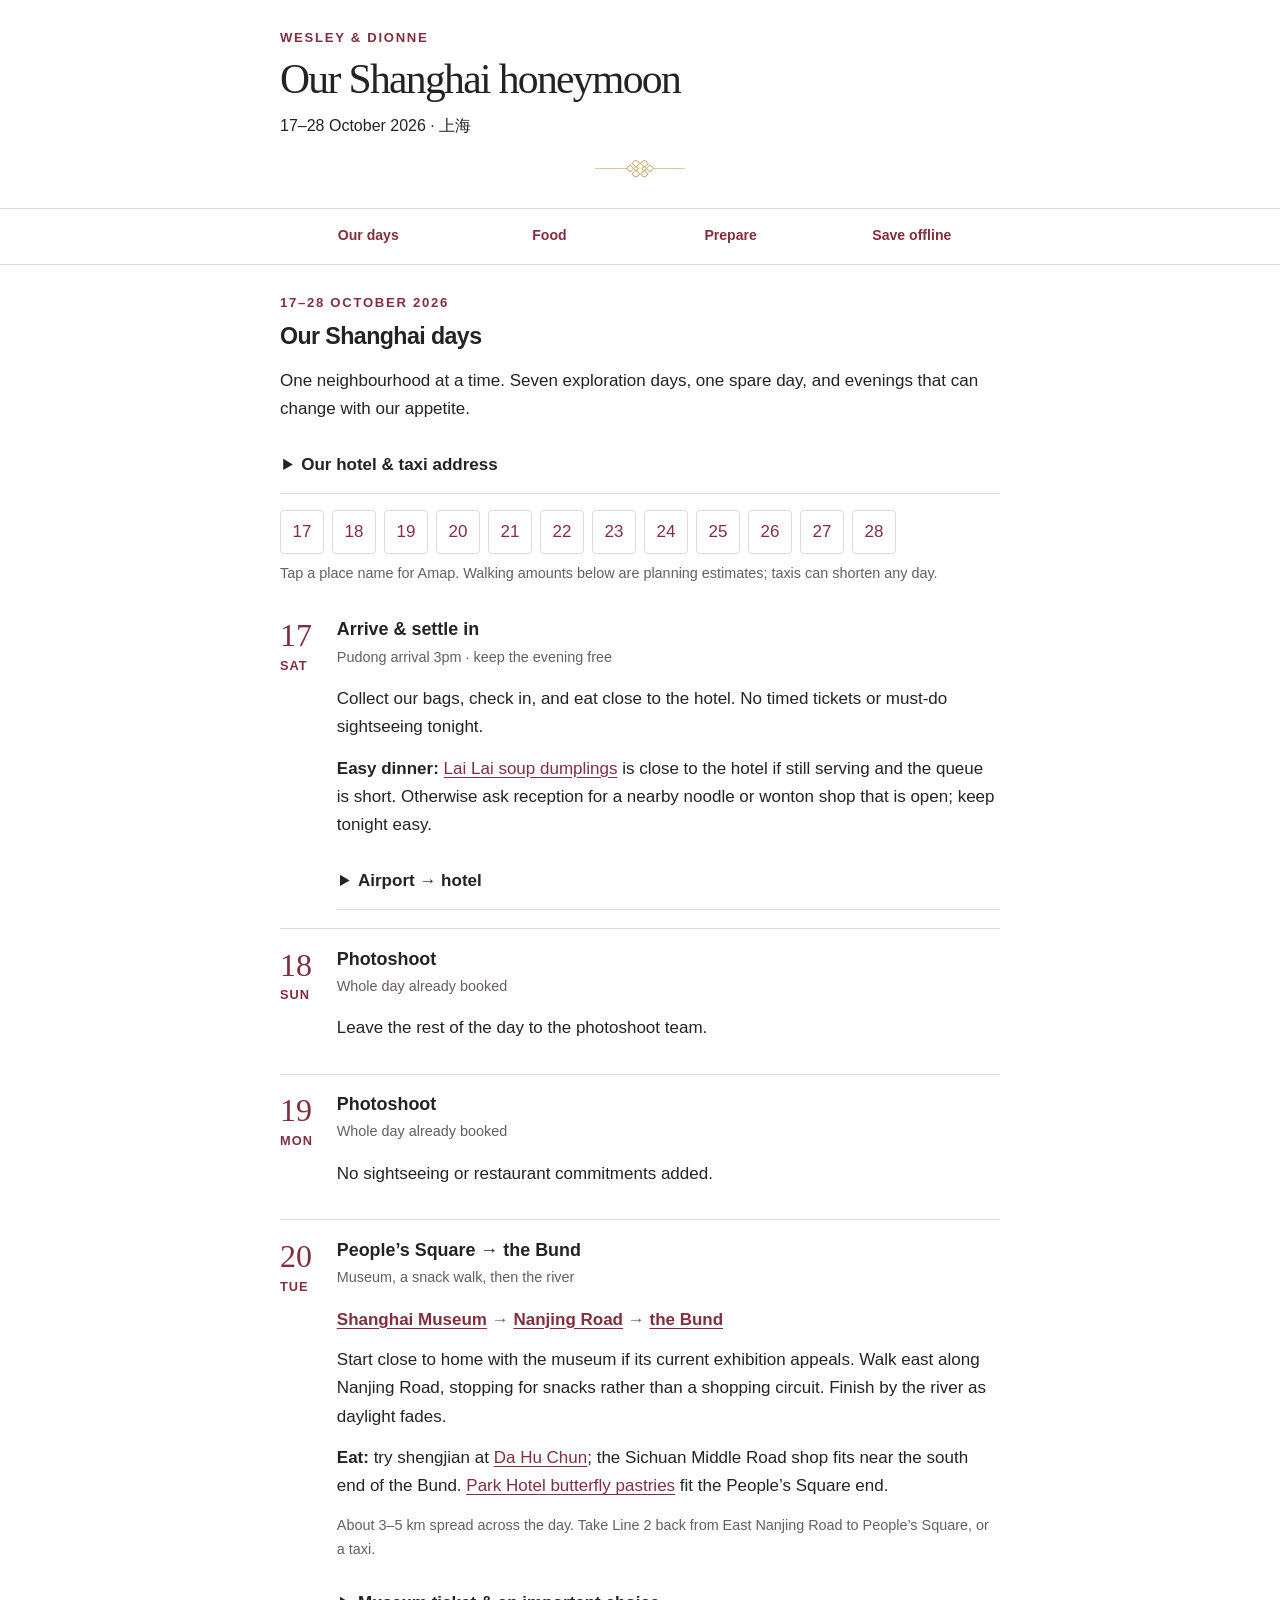
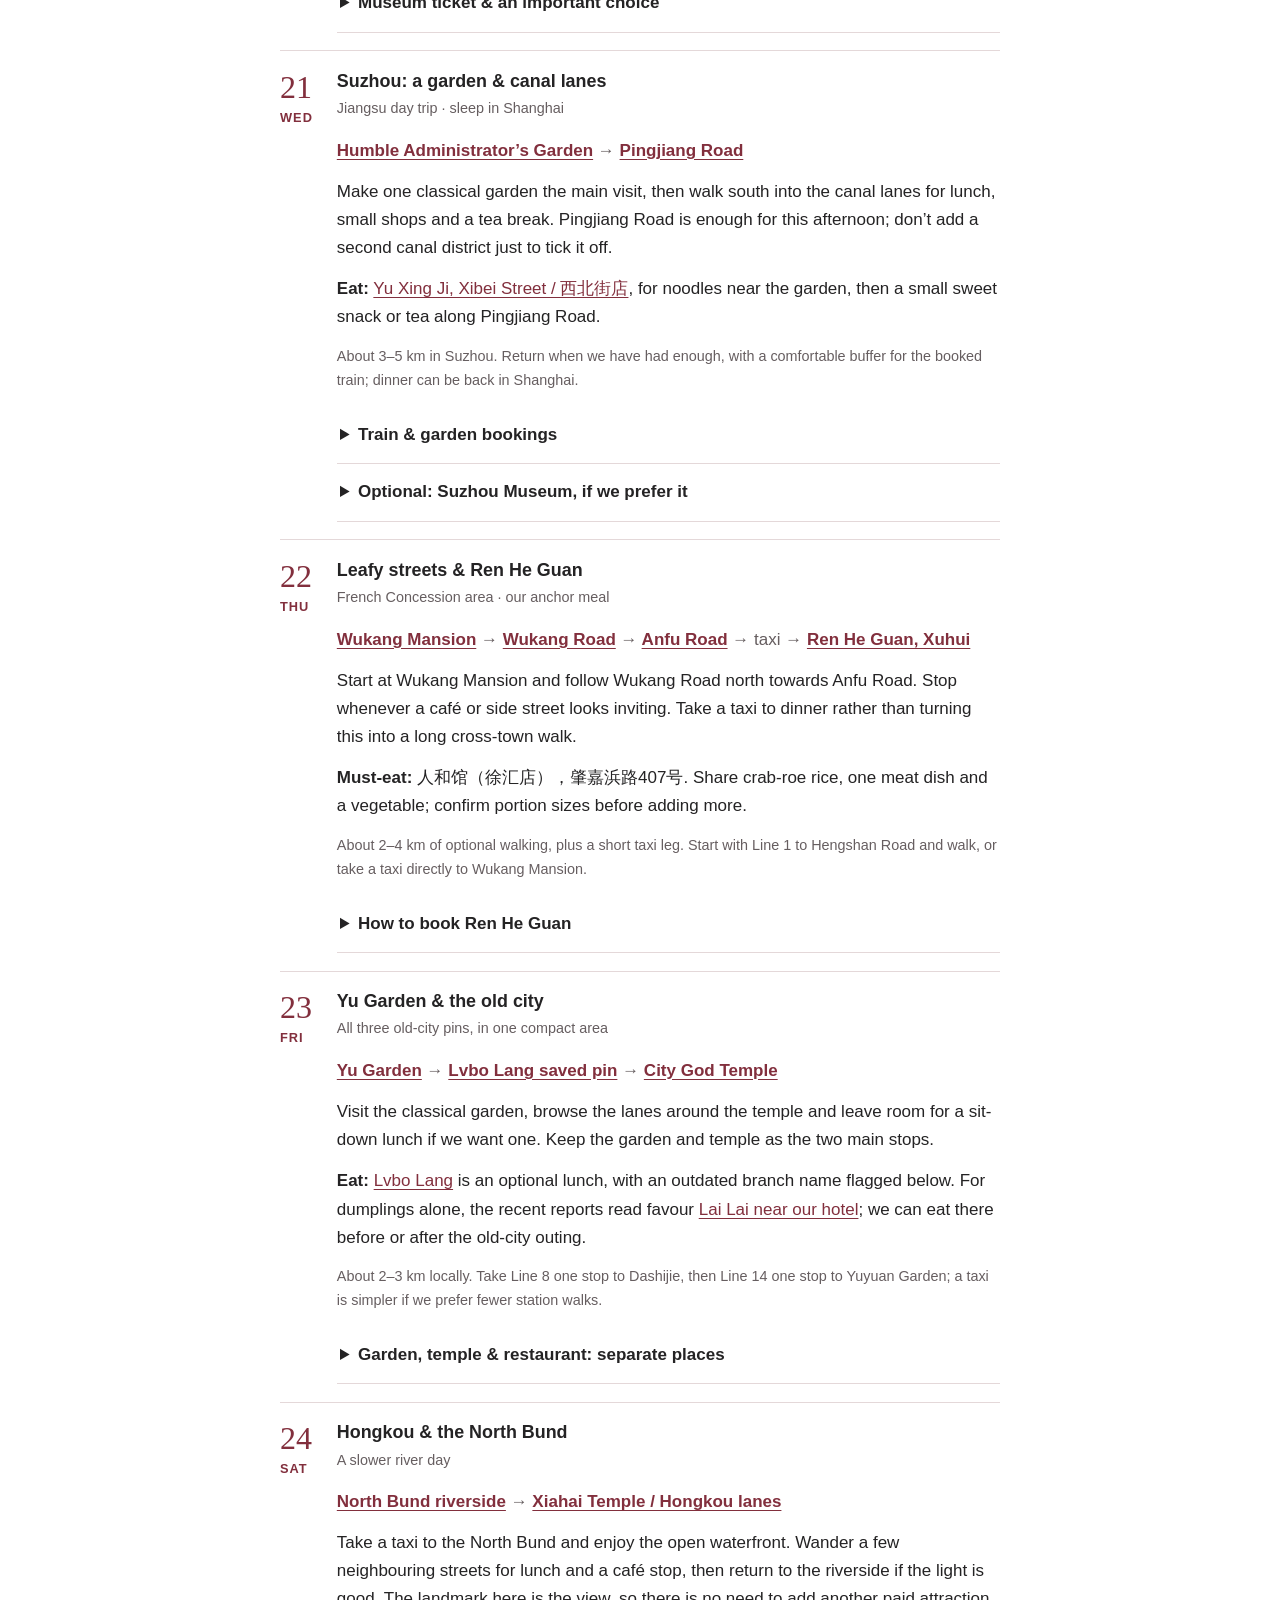
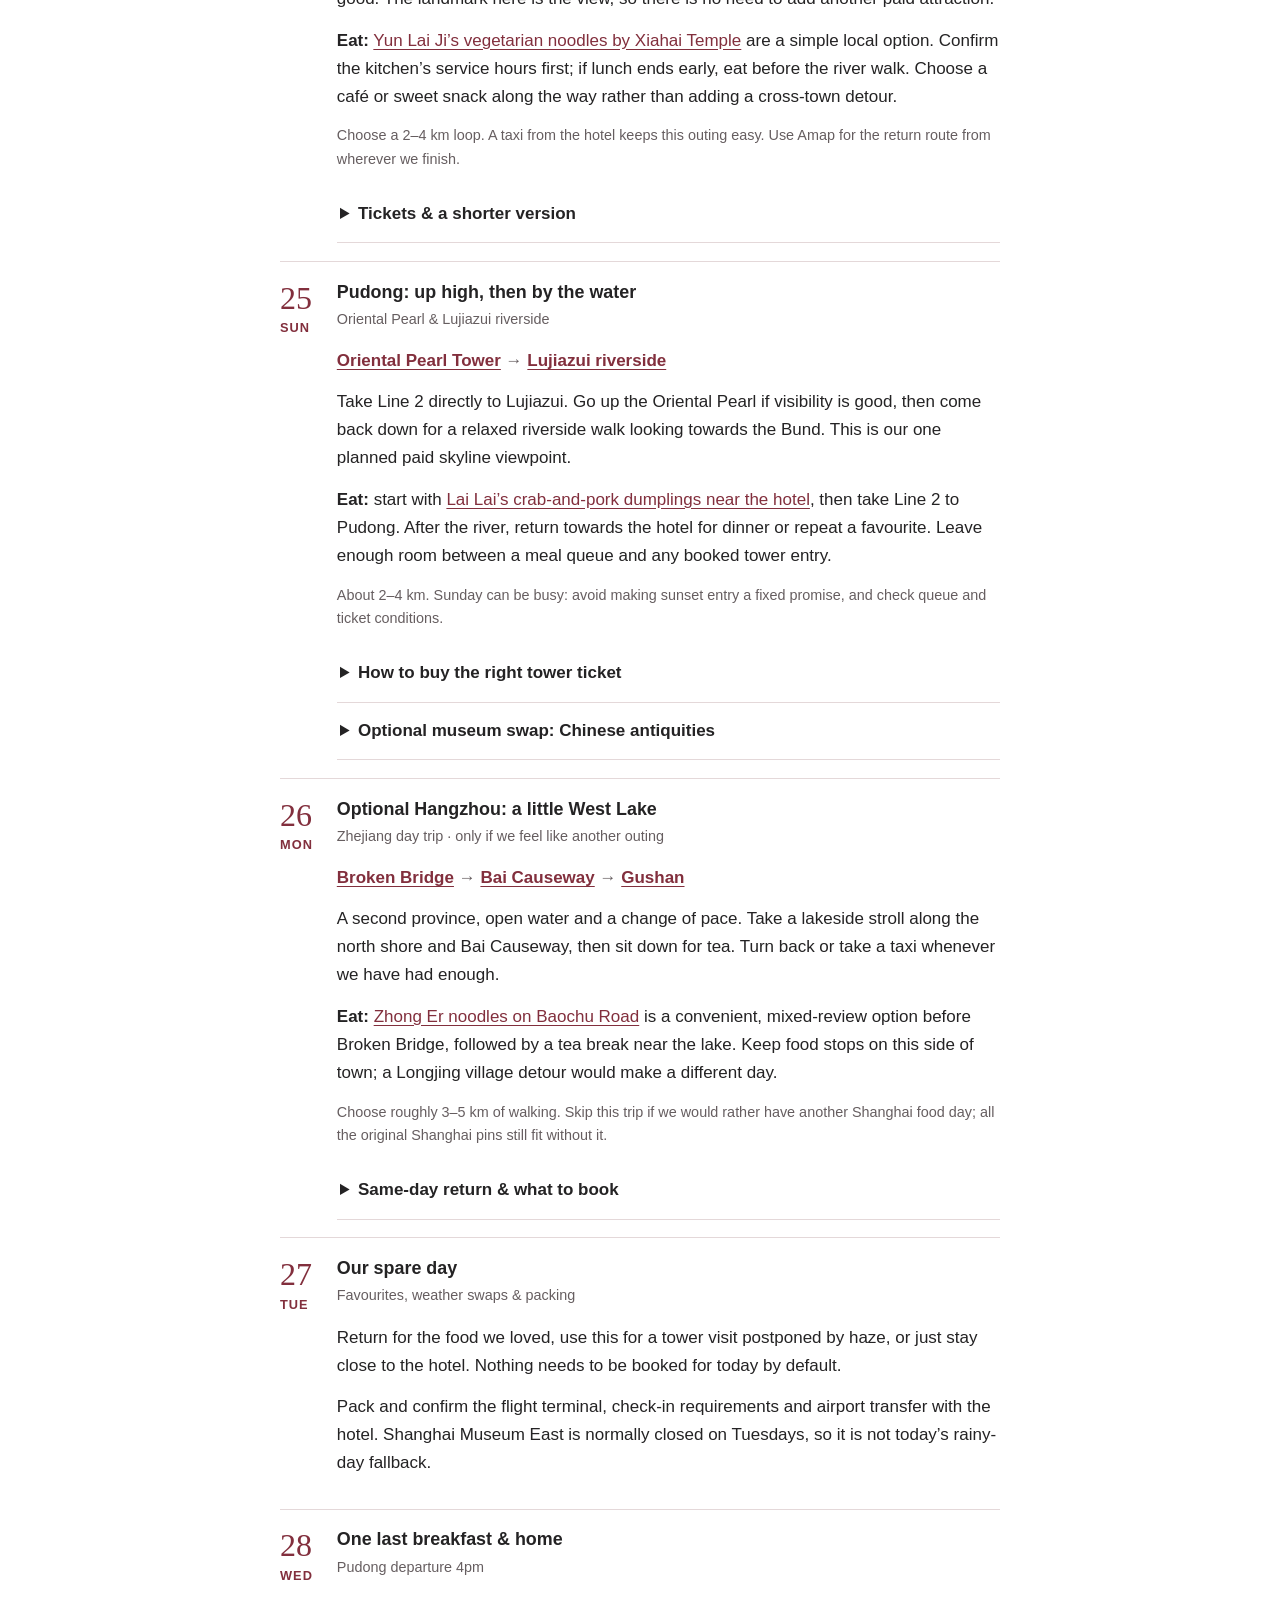
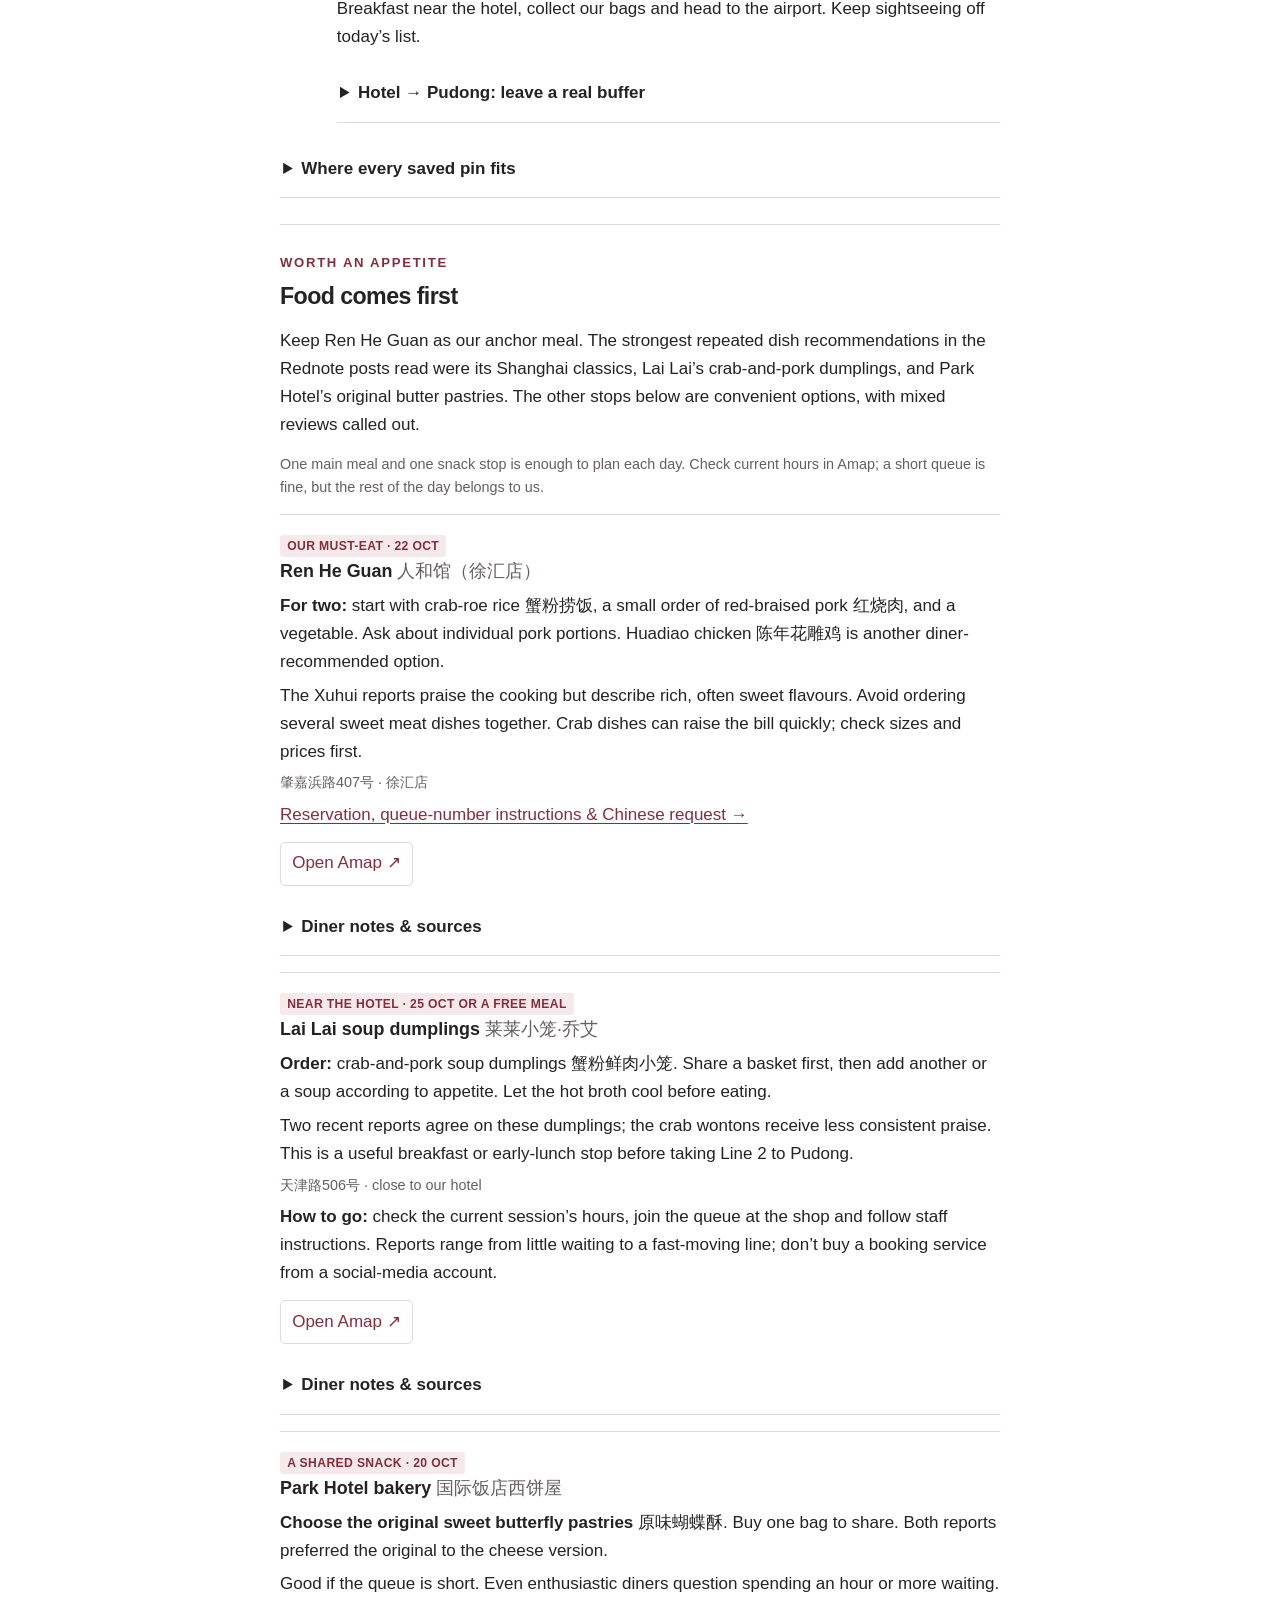
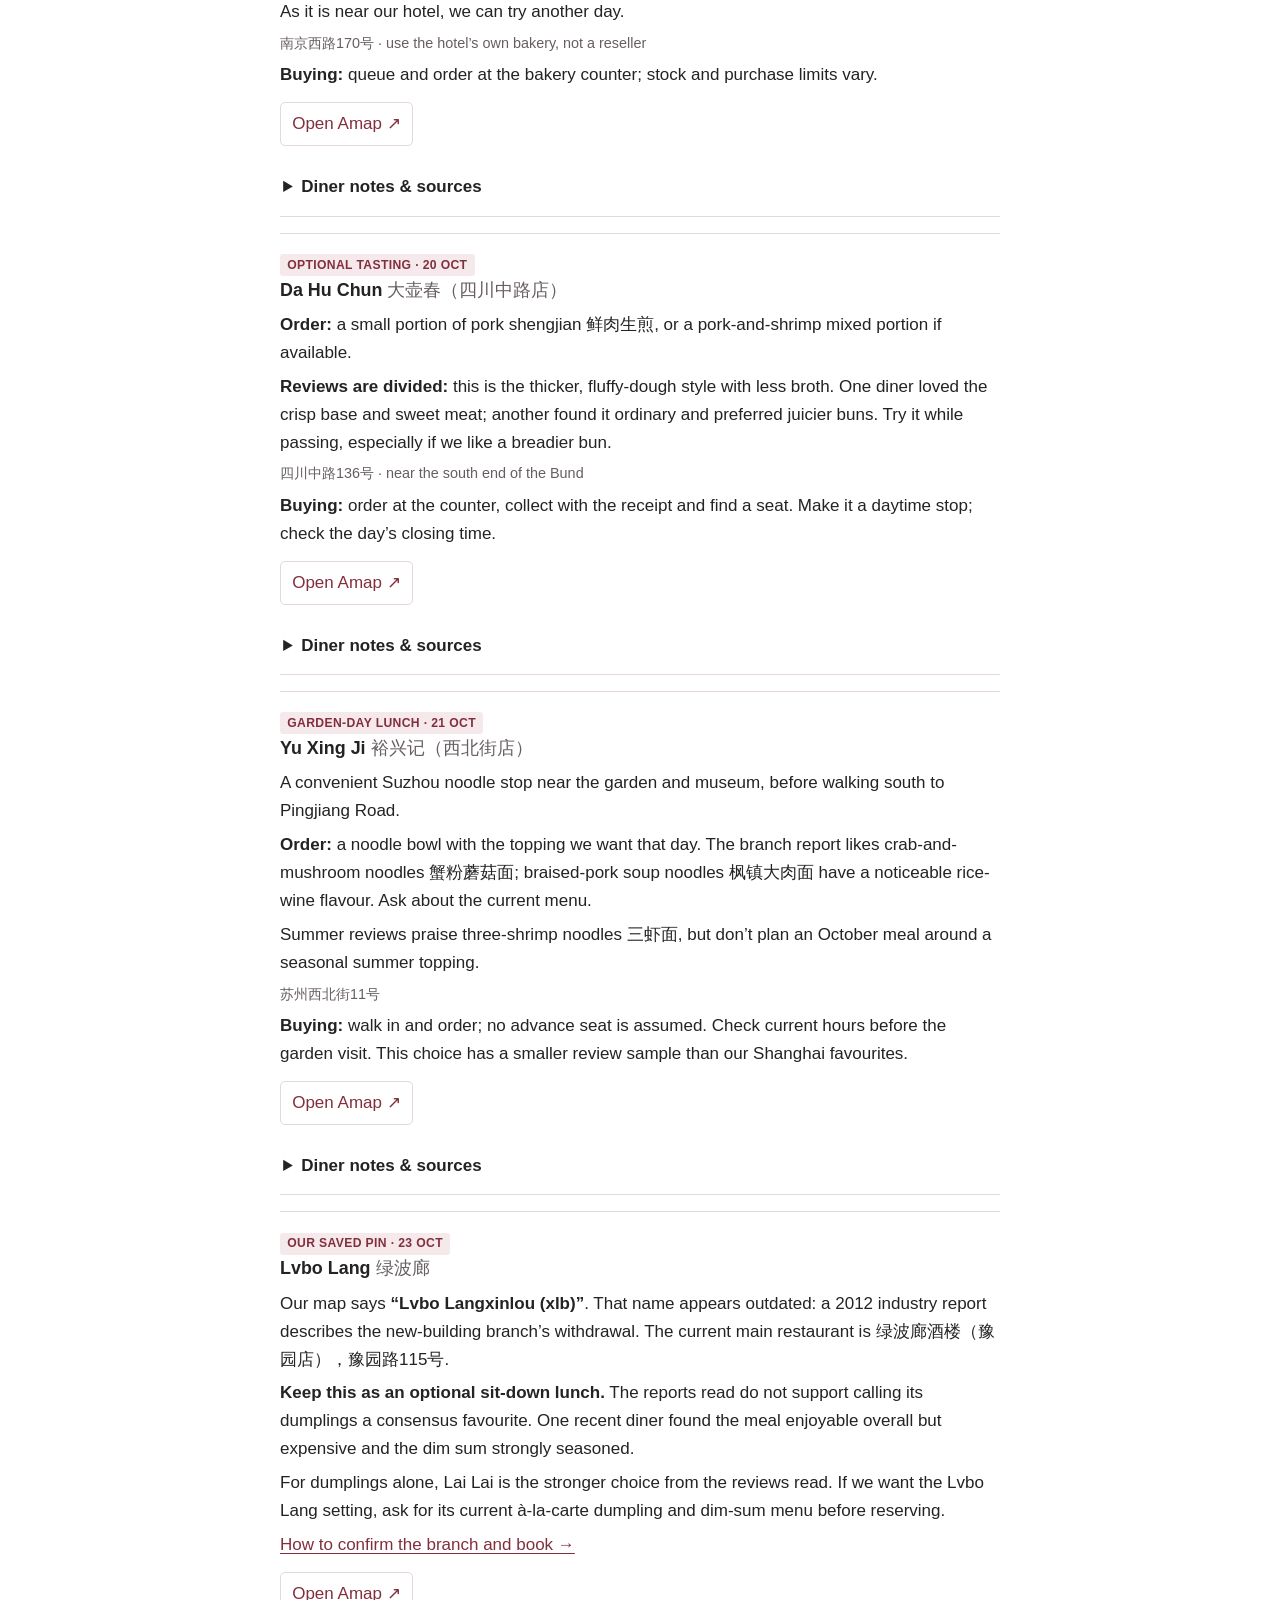
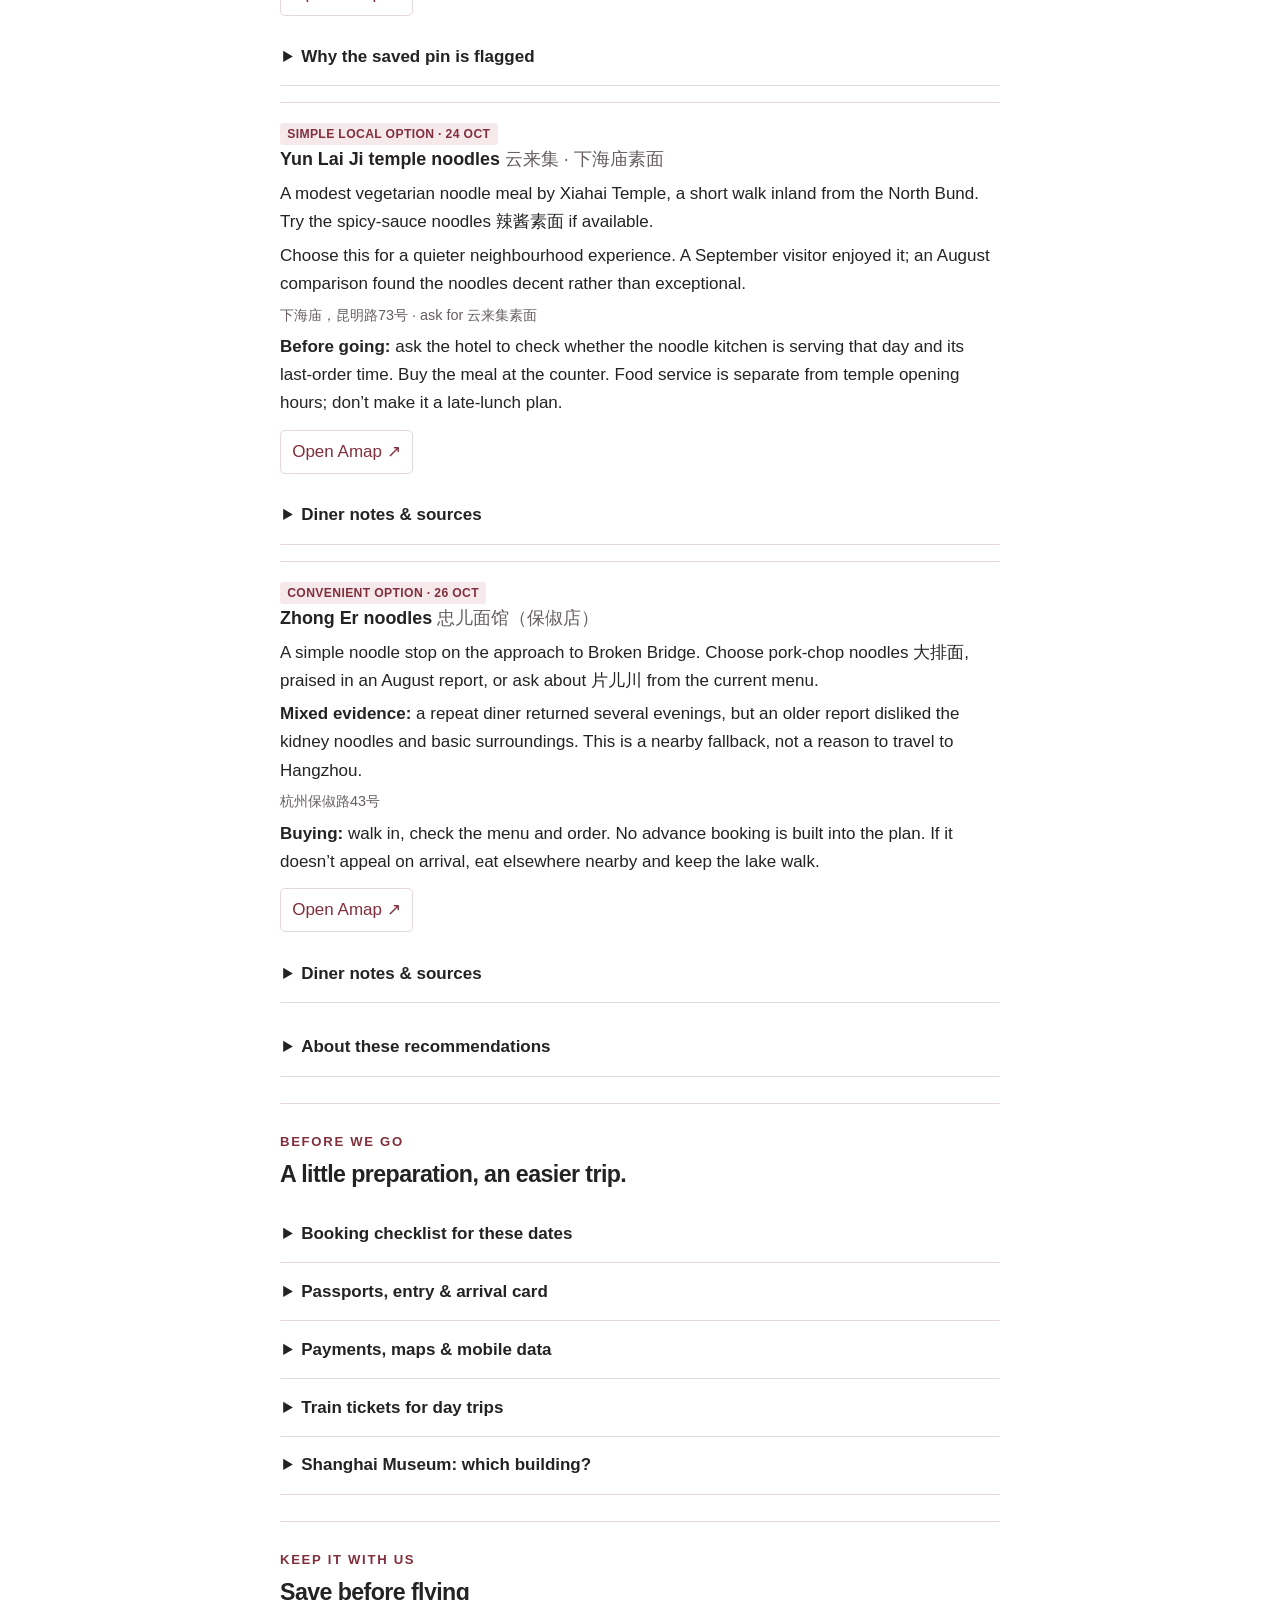
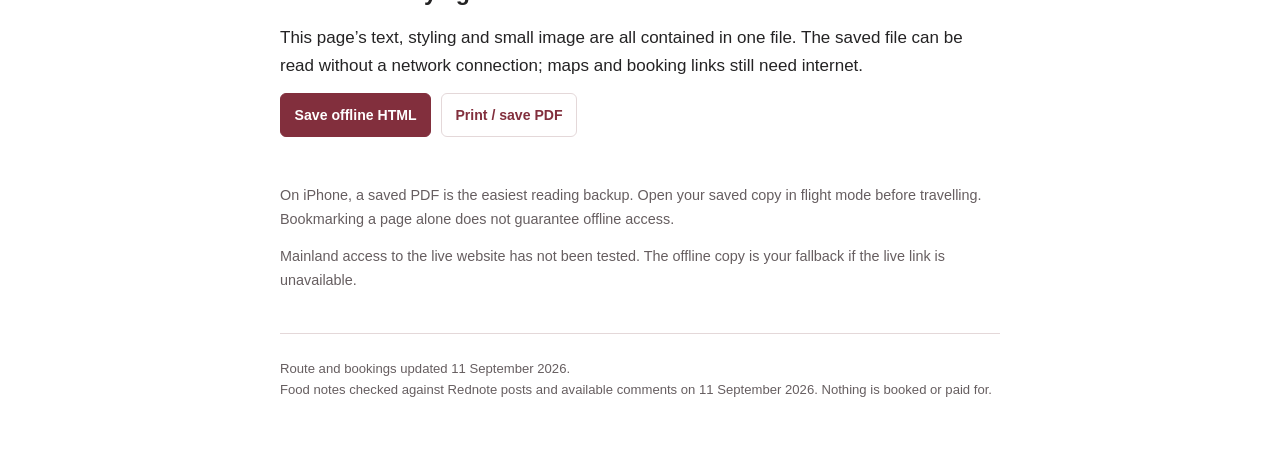
==== honeymoon.html @ 4b990dbf "Add Shanghai honeymoon itinerary with food and booking guide" ====
<!doctype html>
<html lang="en"><head><meta charset="utf-8"><meta name="viewport" content="width=device-width,initial-scale=1"><meta name="theme-color" content="#822f3d"><meta name="robots" content="noindex,nofollow"><meta name="description" content="Wesley and Dionne’s Shanghai honeymoon: relaxed neighbourhood days, food, day trips and practical booking advice."><title>Shanghai honeymoon · Wesley &amp; Dionne</title><style>
:root{color-scheme:light;--ink:#242324;--muted:#665e60;--red:#822f3d;--line:#e4d8d9;--paper:#fff;--tint:#faf4f5;--gold:#906923}
*{box-sizing:border-box}html{scroll-padding-top:5rem}body{margin:0;background:var(--paper);color:var(--ink);font:17px/1.65 -apple-system,BlinkMacSystemFont,"Segoe UI","PingFang SC","Microsoft YaHei",sans-serif}a{color:var(--red);text-underline-offset:3px}button,summary,a{-webkit-tap-highlight-color:transparent}button{font:inherit}button,a,summary{touch-action:manipulation}a:focus-visible,button:focus-visible,summary:focus-visible{outline:3px solid #267c9a;outline-offset:4px}.skip{position:absolute;top:-100px;left:1rem;z-index:20;background:#fff;padding:.6rem}.skip:focus{top:1rem}.wrap{width:min(100% - 2.25rem,720px);margin:auto}header{padding:1.7rem 0 1.2rem;border-bottom:1px solid var(--line)}.eyebrow{font-size:.82rem;letter-spacing:.13em;text-transform:uppercase;color:var(--red);font-weight:700;margin:0 0 .45rem}h1{font:500 clamp(2rem,6vw,2.6rem)/1.14 Georgia,"Songti SC",serif;letter-spacing:-.04em;margin:.3rem 0 .6rem}h2{font-size:1.45rem;line-height:1.3;letter-spacing:-.025em;margin:0 0 1rem}h3{font-size:1.12rem;line-height:1.4;margin:0 0 .5rem}h4{font-size:1rem;margin:1.15rem 0 .3rem}p{margin:.5rem 0 .85rem}.muted,.sub{color:var(--muted)}.sub{font-size:.9rem}.dates{margin:0;font-size:1rem}.motif{display:block;width:130px;height:52px;object-fit:cover;margin:.15rem auto -.3rem}nav{position:sticky;top:0;background:#fff;z-index:10;border-bottom:1px solid var(--line)}nav .wrap{display:flex;gap:.3rem;overflow-x:auto;padding:.35rem 0}nav a{flex:1;padding:.55rem .3rem;text-align:center;text-decoration:none;font-size:.88rem;font-weight:650;white-space:nowrap;min-height:44px;border-radius:5px}nav a:hover{background:var(--tint)}section{padding:1.65rem 0;border-bottom:1px solid var(--line)}.note{padding:.85rem 1rem;background:var(--tint);border-left:3px solid var(--red);font-size:.94rem;margin:1rem 0}.note p:last-child{margin-bottom:0}.tag{display:inline-block;font-size:.76rem;font-weight:700;line-height:1.5;letter-spacing:.03em;color:var(--red);background:#f6e9ec;border-radius:3px;padding:.12rem .45rem}.day{padding:1.1rem 0;border-top:1px solid var(--line)}.day:first-of-type{border-top:0}.day-top{display:flex;gap:.85rem;align-items:flex-start}.date-num{width:2.7rem;flex-shrink:0;color:var(--red);font:400 2rem/1.15 Georgia,serif}.date-num small{display:block;font:650 .7rem/1.8 -apple-system,BlinkMacSystemFont,"Segoe UI",sans-serif;letter-spacing:.08em}.day-top h3{margin:0}.day-top p{margin:.2rem 0}.day-body{padding-left:3.55rem}.route{font-weight:600;line-height:1.6}.route span{color:var(--muted);font-weight:400}.actions{display:flex;gap:.6rem;flex-wrap:wrap;margin:.8rem 0}.button{display:inline-flex;justify-content:center;align-items:center;padding:.55rem .85rem;min-height:44px;border:1px solid var(--line);border-radius:6px;background:white;text-decoration:none;color:var(--red);font-size:.88rem;font-weight:650;cursor:pointer}.button.primary{background:var(--red);border-color:var(--red);color:white}.button:hover{box-shadow:0 0 0 1px var(--red)}details{border-bottom:1px solid var(--line)}summary{cursor:pointer;min-height:48px;padding:.9rem .2rem;font-weight:650}details>div{padding:0 .2rem .9rem}details p,details li{font-size:.94rem}ul,ol{padding-left:1.25rem;margin:.6rem 0 1rem}li{padding-left:.15rem;margin:.4rem 0}.source{font-size:.82rem;color:var(--muted)}.source a{color:var(--muted)}.food{padding:1rem 0;border-top:1px solid var(--line)}.food p{margin:.35rem 0}.cn{font-weight:500;color:var(--muted)}footer{padding:1.5rem 0 3rem;font-size:.82rem;color:var(--muted)}#message{min-height:1.5em;font-size:.85rem}button[hidden]{display:none}.schedule-links{display:flex;flex-wrap:wrap;gap:.5rem}.schedule-links a{min-width:44px;min-height:44px;display:flex;align-items:center;justify-content:center;border:1px solid var(--line);border-radius:4px;text-decoration:none}.pending{color:var(--muted);font-size:.9rem}@media(max-width:360px){body{font-size:16px}.wrap{width:calc(100% - 1.5rem)}.day-body{padding-left:0}nav a{font-size:.82rem}}@media(prefers-reduced-motion:no-preference){html{scroll-behavior:smooth}}@media print{nav,.actions,.skip,#message,.screen-only{display:none!important}body{font-size:11pt;line-height:1.5}.wrap{width:100%}header,section{padding:.7rem 0}a{color:inherit;text-decoration:underline}details{break-inside:avoid}.day,.food{break-inside:avoid}.motif{display:none}}
@media(max-width:600px){.day-body{padding-left:0}.day-top{margin-bottom:.6rem}}a{overflow-wrap:anywhere}.schedule-links{margin-top:1rem}.date-num small{font-size:.8rem;white-space:nowrap}.hotel{margin-bottom:1rem}.actions>a{display:inline-flex;align-items:center;min-height:44px;padding:.4rem .7rem;border:1px solid var(--line);border-radius:5px;text-decoration:none}.actions>.button.primary{color:white}article[id],div[id]{scroll-margin-top:4.5rem}</style></head><body><a class="skip" href="#days">Skip to itinerary</a><header><div class="wrap"><p class="eyebrow">Wesley &amp; Dionne</p><h1>Our Shanghai honeymoon</h1><p class="dates">17–28 October 2026 <span lang="zh-Hans">· 上海</span></p><img class="motif" src="[data-uri]" width="130" height="52" alt=""></div></header><nav aria-label="Guide sections"><div class="wrap"><a href="#days">Our days</a><a href="#food">Food</a><a href="#prepare">Prepare</a><a href="#offline">Save offline</a></div></nav><main class="wrap"><section id="days" aria-labelledby="days-title"><p class="eyebrow">17–28 October 2026</p><h2 id="days-title">Our Shanghai days</h2><p>One neighbourhood at a time. Seven exploration days, one spare day, and evenings that can change with our appetite.</p><details class="hotel"><summary>Our hotel &amp; taxi address</summary><div>
<p><strong lang="zh-Hans">建国璞隐酒店（上海人民广场南京路步行街店）</strong><br><span lang="zh-Hans">上海市黄浦区西藏中路336号，前台5楼</span><br>336 Middle Xizang Road · reception on floor 5</p>
<p lang="zh-Hans">请送我们到西藏中路336号的建国璞隐酒店，谢谢。</p>
<div class="actions"><a href="https://uri.amap.com/search?keyword=%E5%BB%BA%E5%9B%BD%E7%92%9E%E9%9A%90+%E8%A5%BF%E8%97%8F%E4%B8%AD%E8%B7%AF336%E5%8F%B7&amp;city=%E4%B8%8A%E6%B5%B7&amp;view=map&amp;src=honeymoon&amp;callnative=1">Hotel on Amap ↗</a> <a class="button" href="tel:+862163265678">Call hotel</a></div>
<p class="sub">People’s Square station serves Lines 1, 2 and 8. Use the step-free exit suggested by Amap when carrying luggage.</p>
<p class="source"><a href="https://www.bthhotels.com/wap/HotelInfo/B21009?pt=info">Hotel’s official listing</a> · <a href="https://hotels.ctrip.com/hotels/133537587.html">Address, reception and telephone</a></p></div></details><div class="schedule-links" aria-label="Jump to a day"><a href="#day17" aria-label="Go to 17 October">17</a><a href="#day18" aria-label="Go to 18 October">18</a><a href="#day19" aria-label="Go to 19 October">19</a><a href="#day20" aria-label="Go to 20 October">20</a><a href="#day21" aria-label="Go to 21 October">21</a><a href="#day22" aria-label="Go to 22 October">22</a><a href="#day23" aria-label="Go to 23 October">23</a><a href="#day24" aria-label="Go to 24 October">24</a><a href="#day25" aria-label="Go to 25 October">25</a><a href="#day26" aria-label="Go to 26 October">26</a><a href="#day27" aria-label="Go to 27 October">27</a><a href="#day28" aria-label="Go to 28 October">28</a></div><p class="sub">Tap a place name for Amap. Walking amounts below are planning estimates; taxis can shorten any day.</p><article class="day" id="day17"><div class="day-top"><div class="date-num">17<small>SAT</small></div><div><h3>Arrive &amp; settle in</h3><p class="sub">Pudong arrival 3pm · keep the evening free</p></div></div><div class="day-body"><p>Collect our bags, check in, and eat close to the hotel. No timed tickets or must-do sightseeing tonight.</p><p><strong>Easy dinner:</strong> <a href="#food-lailai">Lai Lai soup dumplings</a> is close to the hotel if still serving and the queue is short. Otherwise ask reception for a nearby noodle or wonton shop that is open; keep tonight easy.</p><details><summary>Airport → hotel</summary><div><p><strong>Easiest with luggage:</strong> take an official airport taxi or a booked DiDi, showing the hotel’s Chinese address. Follow the airport’s taxi or ride-hailing signs.</p><p><strong>Metro:</strong> Line 2 from Pudong Airport T1&amp;T2 directly to People’s Square, then walk to the hotel. Budget about 75–100 minutes for the rail journey, waiting and the station walk; immigration and baggage are additional.</p><p class="sub">A taxi may take roughly 60–90 minutes in traffic. These are planning allowances, not guaranteed journey times. The Airport Link Line heads towards Hongqiao and is not the direct option for this hotel.</p><p class="source"><a href="https://english.shanghai.gov.cn/en-Transportation/20231214/649e06ea38f74aaeb573fa2debbe97d3.html">Official airport transport guide</a></p></div></details></div></article><article class="day" id="day18"><div class="day-top"><div class="date-num">18<small>SUN</small></div><div><h3>Photoshoot</h3><p class="sub">Whole day already booked</p></div></div><div class="day-body"><p>Leave the rest of the day to the photoshoot team.</p></div></article><article class="day" id="day19"><div class="day-top"><div class="date-num">19<small>MON</small></div><div><h3>Photoshoot</h3><p class="sub">Whole day already booked</p></div></div><div class="day-body"><p>No sightseeing or restaurant commitments added.</p></div></article><article class="day" id="day20"><div class="day-top"><div class="date-num">20<small>TUE</small></div><div><h3>People’s Square → the Bund</h3><p class="sub">Museum, a snack walk, then the river</p></div></div><div class="day-body"><p class="route"><a href="https://uri.amap.com/search?keyword=%E4%B8%8A%E6%B5%B7%E5%8D%9A%E7%89%A9%E9%A6%86+%E4%BA%BA%E6%B0%91%E5%B9%BF%E5%9C%BA%E9%A6%86&amp;city=%E4%B8%8A%E6%B5%B7&amp;view=map&amp;src=honeymoon&amp;callnative=1">Shanghai Museum</a> <span>→</span> <a href="https://uri.amap.com/search?keyword=%E5%8D%97%E4%BA%AC%E8%B7%AF%E6%AD%A5%E8%A1%8C%E8%A1%97&amp;city=%E4%B8%8A%E6%B5%B7&amp;view=map&amp;src=honeymoon&amp;callnative=1">Nanjing Road</a> <span>→</span> <a href="https://uri.amap.com/search?keyword=%E5%A4%96%E6%BB%A9&amp;city=%E4%B8%8A%E6%B5%B7&amp;view=map&amp;src=honeymoon&amp;callnative=1">the Bund</a></p><p>Start close to home with the museum if its current exhibition appeals. Walk east along Nanjing Road, stopping for snacks rather than a shopping circuit. Finish by the river as daylight fades.</p><p><strong>Eat:</strong> try shengjian at <a href="#food-dahuchun">Da Hu Chun</a>; the Sichuan Middle Road shop fits near the south end of the Bund. <a href="#food-park">Park Hotel butterfly pastries</a> fit the People’s Square end.</p><p class="sub">About 3–5 km spread across the day. Take Line 2 back from East Nanjing Road to People’s Square, or a taxi.</p><details><summary>Museum ticket &amp; an important choice</summary><div><p><strong>This is the building on your map:</strong> People’s Square, 201 Renmin Avenue. During your trip it hosts <em>On Top of the World Tree: Ancient Civilizations of the Americas</em>. The current notice says the whole building is devoted to this exhibition and all visitors need a ticket.</p><p><strong>How to book:</strong> use <span lang="zh-Hans">上海博物馆</span> official WeChat → <span lang="zh-Hans">GO上博 → 参观预约</span> → People’s Square / exhibition tickets. Select the date, ticket and passport details requested. Keep the confirmation and bring both original passports. Follow the ticket’s current entry conditions.</p><p>If you wanted the museum’s Chinese antiquities instead, use <a href="#east-museum">the East building option on 25 October</a> and keep this morning as a park-and-breakfast morning. Don’t buy a ticket for the wrong collection.</p><p class="source"><a href="https://reservation.shanghaimuseum.net/">Current exhibition/admission notice</a> · <a href="https://www.shanghaimuseum.cn/">Official museum website</a></p></div></details></div></article><article class="day" id="day21"><div class="day-top"><div class="date-num">21<small>WED</small></div><div><h3>Suzhou: a garden &amp; canal lanes</h3><p class="sub">Jiangsu day trip · sleep in Shanghai</p></div></div><div class="day-body"><p class="route"><a href="https://uri.amap.com/search?keyword=%E6%8B%99%E6%94%BF%E5%9B%AD+%E4%B8%9C%E5%8C%97%E8%A1%97178%E5%8F%B7&amp;city=%E8%8B%8F%E5%B7%9E&amp;view=map&amp;src=honeymoon&amp;callnative=1">Humble Administrator’s Garden</a> <span>→</span> <a href="https://uri.amap.com/search?keyword=%E5%B9%B3%E6%B1%9F%E8%B7%AF&amp;city=%E8%8B%8F%E5%B7%9E&amp;view=map&amp;src=honeymoon&amp;callnative=1">Pingjiang Road</a></p><p>Make one classical garden the main visit, then walk south into the canal lanes for lunch, small shops and a tea break. Pingjiang Road is enough for this afternoon; don’t add a second canal district just to tick it off.</p><p><strong>Eat:</strong> <a href="#food-suzhou">Yu Xing Ji, Xibei Street / 西北街店</a>, for noodles near the garden, then a small sweet snack or tea along Pingjiang Road.</p><p class="sub">About 3–5 km in Suzhou. Return when we have had enough, with a comfortable buffer for the booked train; dinner can be back in Shanghai.</p><details><summary>Train &amp; garden bookings</summary><div><p><strong>Train:</strong> compare Shanghai Railway Station <span lang="zh-Hans">上海站</span> → Suzhou <span lang="zh-Hans">苏州站</span> first. Shanghai station is near this hotel by Line 1; Hongqiao is an alternative if its train is more suitable. Check the full station names, not just the city.</p><p>As a planning allowance, expect about 30–60 minutes on a suitable high-speed train, plus transfers and security. Use 12306’s actual timetable when released. Arrive at the departure station roughly 45–60 minutes before the train, with original passports.</p><p><strong>Booking date:</strong> start checking 7 October for travel on 21 October under the current 15-day inclusive release window. Book both directions.</p><p><strong>Garden:</strong> WeChat → verified <span lang="zh-Hans">苏州园林旅游</span> official platform → attraction tickets → <span lang="zh-Hans">拙政园</span> → date/time → passport details → payment. Advance online reservation is required. Check the live calendar for its release window; if there is no passport option, ask the hotel or the attraction before purchasing a different identity type.</p><p class="source"><a href="https://www.12306.cn/en/index.html">12306</a> · <a href="https://www.suzhou.gov.cn/szsrmzf/zfzb/202602/0922ee651b354608b175f451211683d2.shtml">2026 garden reservation guidance</a></p></div></details><details><summary>Optional: Suzhou Museum, if we prefer it</summary><div><p>The main museum <span lang="zh-Hans">苏州博物馆本馆</span> is beside the garden. Treat it as a replacement for the long garden visit, or keep both visits short and skip extra stops.</p><p><strong>How to book:</strong> use the official website or WeChat mini program <span lang="zh-Hans">苏州博物馆全预约</span>, choose <span lang="zh-Hans">本馆</span>, and enter the passport details for each person. Admission is free but a timed reservation is required. The current official notice gives seven days including the booking day, so begin checking 15 October for 21 October. Follow the live calendar and bring the passports. Normally closed Mondays; our Wednesday avoids that.</p><p>If sold out, keep the garden-and-Pingjiang plan. The West museum is a different, distant branch.</p><p class="source"><a href="https://www.szmuseum.com/">Official museum</a> · <a href="https://www.suzhou.gov.cn/szsrmzf/mszx/202604/3c3c5288f66d4d91859d80abe1d6e30e.shtml">2026 reservation notice</a></p></div></details></div></article><article class="day" id="day22"><div class="day-top"><div class="date-num">22<small>THU</small></div><div><h3>Leafy streets &amp; Ren He Guan</h3><p class="sub">French Concession area · our anchor meal</p></div></div><div class="day-body"><p class="route"><a href="https://uri.amap.com/search?keyword=%E6%AD%A6%E5%BA%B7%E5%A4%A7%E6%A5%BC&amp;city=%E4%B8%8A%E6%B5%B7&amp;view=map&amp;src=honeymoon&amp;callnative=1">Wukang Mansion</a> <span>→</span> <a href="https://uri.amap.com/search?keyword=%E6%AD%A6%E5%BA%B7%E8%B7%AF&amp;city=%E4%B8%8A%E6%B5%B7&amp;view=map&amp;src=honeymoon&amp;callnative=1">Wukang Road</a> <span>→</span> <a href="https://uri.amap.com/search?keyword=%E5%AE%89%E7%A6%8F%E8%B7%AF&amp;city=%E4%B8%8A%E6%B5%B7&amp;view=map&amp;src=honeymoon&amp;callnative=1">Anfu Road</a> <span>→ taxi →</span> <a href="#food-renhe">Ren He Guan, Xuhui</a></p><p>Start at Wukang Mansion and follow Wukang Road north towards Anfu Road. Stop whenever a café or side street looks inviting. Take a taxi to dinner rather than turning this into a long cross-town walk.</p><p><strong>Must-eat:</strong> <span lang="zh-Hans">人和馆（徐汇店），肇嘉浜路407号</span>. Share crab-roe rice, one meat dish and a vegetable; confirm portion sizes before adding more.</p><p class="sub">About 2–4 km of optional walking, plus a short taxi leg. Start with Line 1 to Hengshan Road and walk, or take a taxi directly to Wukang Mansion.</p><details><summary>How to book Ren He Guan</summary><div><p>Ask the hotel to call <a href="tel:+862164030731">021-64030731</a> for the Xuhui branch and request a table for two on 22 October. Confirm whether they accept reservations or issue same-day queue numbers, when queueing opens, and whether crab-roe rice must be ordered ahead.</p><p>On Dianping, choose the exact Xuhui branch: <span lang="zh-Hans">订座</span> means a reservation; <span lang="zh-Hans">排队取号</span> is a queue number. A meal voucher does not reserve a table.</p><p lang="zh-Hans">您好，我们两位想订10月22日的位子。请问可以预订吗？如果不能，什么时候可以取号？蟹粉捞饭需要提前预订吗？</p><p>If lunch is easier to secure, have Ren He Guan first, then take a taxi to Wukang Road for the afternoon. Keep this meal; reverse the walk.</p><p class="source"><a href="https://gaode.com/place/B0FFF407ML">Branch address and telephone</a></p></div></details></div></article><article class="day" id="day23"><div class="day-top"><div class="date-num">23<small>FRI</small></div><div><h3>Yu Garden &amp; the old city</h3><p class="sub">All three old-city pins, in one compact area</p></div></div><div class="day-body"><p class="route"><a href="https://uri.amap.com/search?keyword=%E8%B1%AB%E5%9B%AD&amp;city=%E4%B8%8A%E6%B5%B7&amp;view=map&amp;src=honeymoon&amp;callnative=1">Yu Garden</a> <span>→</span> <a href="#food-lvbo">Lvbo Lang saved pin</a> <span>→</span> <a href="https://uri.amap.com/search?keyword=%E4%B8%8A%E6%B5%B7%E5%9F%8E%E9%9A%8D%E5%BA%99&amp;city=%E4%B8%8A%E6%B5%B7&amp;view=map&amp;src=honeymoon&amp;callnative=1">City God Temple</a></p><p>Visit the classical garden, browse the lanes around the temple and leave room for a sit-down lunch if we want one. Keep the garden and temple as the two main stops.</p><p><strong>Eat:</strong> <a href="#food-lvbo">Lvbo Lang</a> is an optional lunch, with an outdated branch name flagged below. For dumplings alone, the recent reports read favour <a href="#food-lailai">Lai Lai near our hotel</a>; we can eat there before or after the old-city outing.</p><p class="sub">About 2–3 km locally. Take Line 8 one stop to Dashijie, then Line 14 one stop to Yuyuan Garden; a taxi is simpler if we prefer fewer station walks.</p><details><summary>Garden, temple &amp; restaurant: separate places</summary><div><p><strong>Yu Garden:</strong> buy through the official <span lang="zh-Hans">上海豫园</span> WeChat account (ID <span lang="en">yu-garden</span>) or the South Gate ticket office at 279 Yuyuan Old Street. Choose the daytime garden ticket and the correct date; follow the passport requirements and bring originals. Monday is the normal closure day, so Friday fits.</p><p><strong>City God Temple:</strong> the functioning temple has a separate entrance/ticket arrangement; buy through its entrance ticket office if we want to go inside. Walking the surrounding bazaar is a different visit and does not mean we have entered the temple or garden.</p><p><strong>Lvbo Lang:</strong> our map’s “new building” name appears outdated; <a href="#food-lvbo">the branch note explains why</a>. If choosing its current main restaurant at <span lang="zh-Hans">豫园路115号</span>, ask the hotel to call <a href="tel:+862163280602">021-63280602</a> for two people on 23 October. Confirm the à-la-carte dumpling/点心 menu, any minimum spend, and whether they accept a reservation or use a walk-in queue. A package or voucher does not guarantee a seat.</p><p class="source"><a href="https://english.shanghai.gov.cn/en-UniqueExperience-travelinshanghai/20250729/25cfb8bce97d4e798f99ac62986255ff.html">Official garden ticket channels</a> · <a href="https://www.yugarden.com.cn/Page/ArticleView/articleDetail1523.html">Monday closure</a> · <a href="https://www.meet-in-shanghai.net/cn/food/green-wave-corridor-yuyuan-garden-road-589622/">Lvbo Lang address and booking telephone</a></p></div></details></div></article><article class="day" id="day24"><div class="day-top"><div class="date-num">24<small>SAT</small></div><div><h3>Hongkou &amp; the North Bund</h3><p class="sub">A slower river day</p></div></div><div class="day-body"><p class="route"><a href="https://uri.amap.com/search?keyword=%E5%8C%97%E5%A4%96%E6%BB%A9%E6%BB%A8%E6%B1%9F%E7%BB%BF%E5%9C%B0&amp;city=%E4%B8%8A%E6%B5%B7&amp;view=map&amp;src=honeymoon&amp;callnative=1">North Bund riverside</a> <span>→</span> <a href="https://uri.amap.com/search?keyword=%E4%B8%8B%E6%B5%B7%E5%BA%99+%E6%98%86%E6%98%8E%E8%B7%AF73%E5%8F%B7&amp;city=%E4%B8%8A%E6%B5%B7&amp;view=map&amp;src=honeymoon&amp;callnative=1">Xiahai Temple / Hongkou lanes</a></p><p>Take a taxi to the North Bund and enjoy the open waterfront. Wander a few neighbouring streets for lunch and a café stop, then return to the riverside if the light is good. The landmark here is the view, so there is no need to add another paid attraction.</p><p><strong>Eat:</strong> <a href="#food-hongkou">Yun Lai Ji’s vegetarian noodles by Xiahai Temple</a> are a simple local option. Confirm the kitchen’s service hours first; if lunch ends early, eat before the river walk. Choose a café or sweet snack along the way rather than adding a cross-town detour.</p><p class="sub">Choose a 2–4 km loop. A taxi from the hotel keeps this outing easy. Use Amap for the return route from wherever we finish.</p><details><summary>Tickets &amp; a shorter version</summary><div><p>No attraction booking is needed for the public riverside walk. If we are tired, just do the waterfront and one nearby meal. North Bund cafés and restaurants may need their own reservation; a terrace seat should not be assumed.</p><p>The North Bund is on the north/east side of the Suzhou Creek mouth. Keep it on this day instead of adding the detour to the main Bund walk.</p></div></details></div></article><article class="day" id="day25"><div class="day-top"><div class="date-num">25<small>SUN</small></div><div><h3>Pudong: up high, then by the water</h3><p class="sub">Oriental Pearl &amp; Lujiazui riverside</p></div></div><div class="day-body"><p class="route"><a href="https://uri.amap.com/search?keyword=%E4%B8%9C%E6%96%B9%E6%98%8E%E7%8F%A0%E5%B9%BF%E6%92%AD%E7%94%B5%E8%A7%86%E5%A1%94+%E4%B8%96%E7%BA%AA%E5%A4%A7%E9%81%931%E5%8F%B7&amp;city=%E4%B8%8A%E6%B5%B7&amp;view=map&amp;src=honeymoon&amp;callnative=1">Oriental Pearl Tower</a> <span>→</span> <a href="https://uri.amap.com/search?keyword=%E9%99%86%E5%AE%B6%E5%98%B4%E6%BB%A8%E6%B1%9F%E5%A4%A7%E9%81%93&amp;city=%E4%B8%8A%E6%B5%B7&amp;view=map&amp;src=honeymoon&amp;callnative=1">Lujiazui riverside</a></p><p>Take Line 2 directly to Lujiazui. Go up the Oriental Pearl if visibility is good, then come back down for a relaxed riverside walk looking towards the Bund. This is our one planned paid skyline viewpoint.</p><p><strong>Eat:</strong> start with <a href="#food-lailai">Lai Lai’s crab-and-pork dumplings near the hotel</a>, then take Line 2 to Pudong. After the river, return towards the hotel for dinner or repeat a favourite. Leave enough room between a meal queue and any booked tower entry.</p><p class="sub">About 2–4 km. Sunday can be busy: avoid making sunset entry a fixed promise, and check queue and ticket conditions.</p><details><summary>How to buy the right tower ticket</summary><div><p>Open the verified <span lang="zh-Hans">东方明珠</span> official WeChat service account → its current ticket menu. Select the sightseeing package with the viewing levels we actually want, date and passport details. Check whether the glass-floor experience is included; packages differ. Keep the confirmation.</p><p>The public official information I could verify does not establish the current foreign-passport checkout flow or a fixed ticket release time. If the form fails, ask the hotel to call the tower’s visitor hotline <a href="tel:+862158792888">021-58792888</a> for the accepted purchase/entry method. Do this before relying on a same-day ticket.</p><p>For haze or rain, move this outing to the spare day or another clear day, checking the ticket’s change/refund terms first.</p><p class="source"><a href="https://english.shanghai.gov.cn/en-ScenicSpots/20231205/19a5f5184eca45728fd57a4d4c8efc61.html">Official tower guide</a> · <a href="https://www.shanghai.gov.cn/nw17239/20250910/2818cba4b15c48b88bf0dd8fd86b6728.html">Official WeChat channel reference</a></p></div></details><div id="east-museum"><details><summary>Optional museum swap: Chinese antiquities</summary><div><p>If we skip the People’s Square exhibition, <a href="https://uri.amap.com/search?keyword=%E4%B8%8A%E6%B5%B7%E5%8D%9A%E7%89%A9%E9%A6%86%E4%B8%9C%E9%A6%86+%E4%B8%96%E7%BA%AA%E5%A4%A7%E9%81%931952%E5%8F%B7&amp;city=%E4%B8%8A%E6%B5%B7&amp;view=map&amp;src=honeymoon&amp;callnative=1">Shanghai Museum East</a> is the place for the Chinese antiquities collection. Give it its own unhurried visit, then choose either the tower or the riverside rather than squeezing all three in.</p><p>Take Line 2 from People’s Square to Shanghai Science and Technology Museum station and follow Amap to the East building, then use a taxi or metro to Lujiazui if continuing. They are in the same broad district, not next door.</p><p>General individual entry is currently walk-in with original ID, 10am–6pm, last entry 5pm. Closed Tuesdays; 25 October is Sunday. Selected interactive experiences and paid exhibitions may require separate booking through <span lang="zh-Hans">上海博物馆 → GO上博 → 参观预约</span>.</p><p class="source"><a href="https://www.shanghaimuseum.cn/mu/frontend/pg/en/service/visit-east">Official East visitor guide</a></p></div></details></div></div></article><article class="day" id="day26"><div class="day-top"><div class="date-num">26<small>MON</small></div><div><h3>Optional Hangzhou: a little West Lake</h3><p class="sub">Zhejiang day trip · only if we feel like another outing</p></div></div><div class="day-body"><p class="route"><a href="https://uri.amap.com/search?keyword=%E6%96%AD%E6%A1%A5%E6%AE%8B%E9%9B%AA&amp;city=%E6%9D%AD%E5%B7%9E&amp;view=map&amp;src=honeymoon&amp;callnative=1">Broken Bridge</a> <span>→</span> <a href="https://uri.amap.com/search?keyword=%E7%99%BD%E5%A0%A4&amp;city=%E6%9D%AD%E5%B7%9E&amp;view=map&amp;src=honeymoon&amp;callnative=1">Bai Causeway</a> <span>→</span> <a href="https://uri.amap.com/search?keyword=%E5%AD%A4%E5%B1%B1&amp;city=%E6%9D%AD%E5%B7%9E&amp;view=map&amp;src=honeymoon&amp;callnative=1">Gushan</a></p><p>A second province, open water and a change of pace. Take a lakeside stroll along the north shore and Bai Causeway, then sit down for tea. Turn back or take a taxi whenever we have had enough.</p><p><strong>Eat:</strong> <a href="#food-hangzhou">Zhong Er noodles on Baochu Road</a> is a convenient, mixed-review option before Broken Bridge, followed by a tea break near the lake. Keep food stops on this side of town; a Longjing village detour would make a different day.</p><p class="sub">Choose roughly 3–5 km of walking. Skip this trip if we would rather have another Shanghai food day; all the original Shanghai pins still fit without it.</p><details><summary>Same-day return &amp; what to book</summary><div><p>Line 2 takes us from People’s Square to Shanghai Hongqiao Railway Station. Look for a high-speed service to Hangzhou East <span lang="zh-Hans">杭州东站</span>, then a taxi to the north lake shore. Compare a service to central Hangzhou station <span lang="zh-Hans">杭州站</span> if its total journey works better.</p><p>Allow roughly 2½–3 hours each way from the hotel to the lake, including station travel, security, a suitable approximately one-hour train and the Hangzhou transfer. This is a planning allowance; check actual trains on 12306.</p><p><strong>Train release:</strong> start checking 12 October for 26 October and book the return too. The ordinary public lakeshore/Bai Causeway walk does not need an attraction ticket. Any boat, paid garden or museum is separate; boats are optional and weather-dependent.</p><p>Keep our bags and Shanghai hotel room. This is a day trip, with no hotel change.</p><p class="source"><a href="https://www.12306.cn/en/index.html">12306 rail booking</a> · <a href="https://www.ehangzhou.gov.cn/2021-03/29/c_276780.htm">Official West Lake guide</a></p></div></details></div></article><article class="day" id="day27"><div class="day-top"><div class="date-num">27<small>TUE</small></div><div><h3>Our spare day</h3><p class="sub">Favourites, weather swaps &amp; packing</p></div></div><div class="day-body"><p>Return for the food we loved, use this for a tower visit postponed by haze, or just stay close to the hotel. Nothing needs to be booked for today by default.</p><p>Pack and confirm the flight terminal, check-in requirements and airport transfer with the hotel. Shanghai Museum East is normally closed on Tuesdays, so it is not today’s rainy-day fallback.</p></div></article><article class="day" id="day28"><div class="day-top"><div class="date-num">28<small>WED</small></div><div><h3>One last breakfast &amp; home</h3><p class="sub">Pudong departure 4pm</p></div></div><div class="day-body"><p>Breakfast near the hotel, collect our bags and head to the airport. Keep sightseeing off today’s list.</p><details><summary>Hotel → Pudong: leave a real buffer</summary><div><p><strong>Plan to reach the correct Pudong terminal around 1pm</strong>, about three hours before the international departure, unless the airline requires earlier. That is an airport planning target, not a sightseeing timetable.</p><p>Ask the hotel to arrange a taxi and check live traffic that morning. Allow about 90–120 minutes from the hotel for the road transfer, plus any extra disruption buffer. Direct Metro Line 2 from People’s Square is the alternative; allow up to about two hours door to terminal with luggage, station walks and waiting.</p><p>Confirm T1/T2 from the flight booking. Reaching the airport station is not the same as reaching the check-in desk.</p><p class="source"><a href="https://english.shanghai.gov.cn/en-Transportation/20231214/649e06ea38f74aaeb573fa2debbe97d3.html">Pudong transport options</a></p></div></details></div></article><details><summary>Where every saved pin fits</summary><div><ul><li>20 October: Shanghai Museum (People’s Square), Nanjing Road Pedestrian Street and the Bund.</li><li>23 October: Yu Garden, Lvbo Langxinlou and Shanghai City God Temple.</li><li>24 October: North Bund.</li><li>25 October: Oriental Pearl Tower.</li></ul><p><a href="https://www.google.com/maps/d/viewer?mid=1vV20-zqeDbRXMh_ruKD9m3XV7UBLCyc">Original Google My Map ↗</a> — kept as a reference; use the Amap links and Chinese names while in China.</p></div></details></section><section id="food" aria-labelledby="food-title"><p class="eyebrow">Worth an appetite</p><h2 id="food-title">Food comes first</h2><p>Keep Ren He Guan as our anchor meal. The strongest repeated dish recommendations in the Rednote posts read were its Shanghai classics, Lai Lai’s crab-and-pork dumplings, and Park Hotel’s original butter pastries. The other stops below are convenient options, with mixed reviews called out.</p><p class="sub">One main meal and one snack stop is enough to plan each day. Check current hours in Amap; a short queue is fine, but the rest of the day belongs to us.</p><article class="food" id="food-renhe"><span class="tag">OUR MUST-EAT · 22 OCT</span><h3>Ren He Guan <span class="cn" lang="zh-Hans">人和馆（徐汇店）</span></h3><p><strong>For two:</strong> start with crab-roe rice <span lang="zh-Hans">蟹粉捞饭</span>, a small order of red-braised pork <span lang="zh-Hans">红烧肉</span>, and a vegetable. Ask about individual pork portions. Huadiao chicken <span lang="zh-Hans">陈年花雕鸡</span> is another diner-recommended option.</p><p>The Xuhui reports praise the cooking but describe rich, often sweet flavours. Avoid ordering several sweet meat dishes together. Crab dishes can raise the bill quickly; check sizes and prices first.</p><p class="sub" lang="zh-Hans">肇嘉浜路407号 · 徐汇店</p><p><a href="#day22">Reservation, queue-number instructions &amp; Chinese request →</a></p><div class="actions"><a href="https://uri.amap.com/search?keyword=%E4%BA%BA%E5%92%8C%E9%A6%86+%E5%BE%90%E6%B1%87%E5%BA%97+%E8%82%87%E5%98%89%E6%B5%9C%E8%B7%AF407%E5%8F%B7&amp;city=%E4%B8%8A%E6%B5%B7&amp;view=map&amp;src=honeymoon&amp;callnative=1">Open Amap ↗</a></div><details><summary>Diner notes & sources</summary><div><p>Two detailed Xuhui reports from May 2026 praise the braised pork; one especially likes the crab rice, while the other recommends chicken and stir-fried dishes. Queue experiences differ, so no fixed waiting time is promised.</p><p class="source"><a href="https://www.rednote.com/discovery/item/69fffdf90000000035021000">May 11 · dish-by-dish report</a> · <a href="https://www.rednote.com/discovery/item/69f57bc6000000002301f49f">May 5 · Xuhui meal report</a> · <a href="https://gaode.com/place/B0FFF407ML">Branch details</a></p></div></details></article><article class="food" id="food-lailai"><span class="tag">NEAR THE HOTEL · 25 OCT OR A FREE MEAL</span><h3>Lai Lai soup dumplings <span class="cn" lang="zh-Hans">莱莱小笼·乔艾</span></h3><p><strong>Order:</strong> crab-and-pork soup dumplings <span lang="zh-Hans">蟹粉鲜肉小笼</span>. Share a basket first, then add another or a soup according to appetite. Let the hot broth cool before eating.</p><p>Two recent reports agree on these dumplings; the crab wontons receive less consistent praise. This is a useful breakfast or early-lunch stop before taking Line 2 to Pudong.</p><p class="sub" lang="zh-Hans">天津路506号 · close to our hotel</p><p><strong>How to go:</strong> check the current session’s hours, join the queue at the shop and follow staff instructions. Reports range from little waiting to a fast-moving line; don’t buy a booking service from a social-media account.</p><div class="actions"><a href="https://uri.amap.com/search?keyword=%E8%8E%B1%E8%8E%B1%E5%B0%8F%E7%AC%BC+%E5%A4%A9%E6%B4%A5%E8%B7%AF506%E5%8F%B7&amp;city=%E4%B8%8A%E6%B5%B7&amp;view=map&amp;src=honeymoon&amp;callnative=1">Open Amap ↗</a></div><details><summary>Diner notes & sources</summary><div><p class="source"><a href="https://www.rednote.com/discovery/item/6a9ba288000000002b00031f">September 2026 · Tianjin Road report</a> · <a href="https://www.rednote.com/discovery/item/6a90f10a0000000025010f57">August 28 · report of a May visit</a> · <a href="https://ditu.amap.com/place/B001557EGG">Address and telephone</a></p></div></details></article><article class="food" id="food-park"><span class="tag">A SHARED SNACK · 20 OCT</span><h3>Park Hotel bakery <span class="cn" lang="zh-Hans">国际饭店西饼屋</span></h3><p><strong>Choose the original sweet butterfly pastries</strong> <span lang="zh-Hans">原味蝴蝶酥</span>. Buy one bag to share. Both reports preferred the original to the cheese version.</p><p>Good if the queue is short. Even enthusiastic diners question spending an hour or more waiting. As it is near our hotel, we can try another day.</p><p class="sub" lang="zh-Hans">南京西路170号 · use the hotel’s own bakery, not a reseller</p><p><strong>Buying:</strong> queue and order at the bakery counter; stock and purchase limits vary.</p><div class="actions"><a href="https://uri.amap.com/search?keyword=%E5%9B%BD%E9%99%85%E9%A5%AD%E5%BA%97%E8%A5%BF%E9%A5%BC%E5%B1%8B+%E5%8D%97%E4%BA%AC%E8%A5%BF%E8%B7%AF170%E5%8F%B7&amp;city=%E4%B8%8A%E6%B5%B7&amp;view=map&amp;src=honeymoon&amp;callnative=1">Open Amap ↗</a></div><details><summary>Diner notes & sources</summary><div><p class="source"><a href="https://www.rednote.com/discovery/item/69d4ca400000000021011867">April 7 · tasting and customer comments</a> · <a href="https://www.rednote.com/discovery/item/69b67bd2000000002301cb51">March 16 · critical queue/value review</a> · <a href="https://english.shanghai.gov.cn/en-GlobalTasteinShanghai2026-LocalFlavors/20260416/b2c7838bef6944fba895deb8a17e4698.html">Official bakery guide</a></p></div></details></article><article class="food" id="food-dahuchun"><span class="tag">OPTIONAL TASTING · 20 OCT</span><h3>Da Hu Chun <span class="cn" lang="zh-Hans">大壶春（四川中路店）</span></h3><p><strong>Order:</strong> a small portion of pork shengjian <span lang="zh-Hans">鲜肉生煎</span>, or a pork-and-shrimp mixed portion if available.</p><p><strong>Reviews are divided:</strong> this is the thicker, fluffy-dough style with less broth. One diner loved the crisp base and sweet meat; another found it ordinary and preferred juicier buns. Try it while passing, especially if we like a breadier bun.</p><p class="sub" lang="zh-Hans">四川中路136号 · near the south end of the Bund</p><p><strong>Buying:</strong> order at the counter, collect with the receipt and find a seat. Make it a daytime stop; check the day’s closing time.</p><div class="actions"><a href="https://uri.amap.com/search?keyword=%E5%A4%A7%E5%A3%B6%E6%98%A5+%E5%9B%9B%E5%B7%9D%E4%B8%AD%E8%B7%AF136%E5%8F%B7&amp;city=%E4%B8%8A%E6%B5%B7&amp;view=map&amp;src=honeymoon&amp;callnative=1">Open Amap ↗</a></div><details><summary>Diner notes & sources</summary><div><p class="source"><a href="https://www.rednote.com/discovery/item/69bd5c4a000000001b023c04">March 20 · positive report and dissenting comment</a> · <a href="https://www.rednote.com/discovery/item/6a897b3a000000001602a5b0">August 22 · mixed review</a> · <a href="https://www.meet-in-shanghai.net/en/food/dahuchun-611714/">Official location</a></p></div></details></article><article class="food" id="food-suzhou"><span class="tag">GARDEN-DAY LUNCH · 21 OCT</span><h3>Yu Xing Ji <span class="cn" lang="zh-Hans">裕兴记（西北街店）</span></h3><p>A convenient Suzhou noodle stop near the garden and museum, before walking south to Pingjiang Road.</p><p><strong>Order:</strong> a noodle bowl with the topping we want that day. The branch report likes crab-and-mushroom noodles <span lang="zh-Hans">蟹粉蘑菇面</span>; braised-pork soup noodles <span lang="zh-Hans">枫镇大肉面</span> have a noticeable rice-wine flavour. Ask about the current menu.</p><p>Summer reviews praise three-shrimp noodles <span lang="zh-Hans">三虾面</span>, but don’t plan an October meal around a seasonal summer topping.</p><p class="sub" lang="zh-Hans">苏州西北街11号</p><p><strong>Buying:</strong> walk in and order; no advance seat is assumed. Check current hours before the garden visit. This choice has a smaller review sample than our Shanghai favourites.</p><div class="actions"><a href="https://uri.amap.com/search?keyword=%E8%A3%95%E5%85%B4%E8%AE%B0+%E8%A5%BF%E5%8C%97%E8%A1%9711%E5%8F%B7&amp;city=%E8%8B%8F%E5%B7%9E&amp;view=map&amp;src=honeymoon&amp;callnative=1">Open Amap ↗</a></div><details><summary>Diner notes & sources</summary><div><p class="source"><a href="https://www.rednote.com/discovery/item/6a68b737000000000301e16e">July 28 · exact-branch report</a> · <a href="https://www.rednote.com/discovery/item/6a37a33d000000000f014a2d">June 21 · repeat visits in Suzhou, branch unspecified</a> · <a href="https://www.amap.com/place/B0200177KR">Branch address</a></p></div></details></article><article class="food" id="food-lvbo"><span class="tag">OUR SAVED PIN · 23 OCT</span><h3>Lvbo Lang <span class="cn" lang="zh-Hans">绿波廊</span></h3><p>Our map says <strong>“Lvbo Langxinlou (xlb)”</strong>. That name appears outdated: a 2012 industry report describes the new-building branch’s withdrawal. The current main restaurant is <span lang="zh-Hans">绿波廊酒楼（豫园店），豫园路115号</span>.</p><p><strong>Keep this as an optional sit-down lunch.</strong> The reports read do not support calling its dumplings a consensus favourite. One recent diner found the meal enjoyable overall but expensive and the dim sum strongly seasoned.</p><p>For dumplings alone, Lai Lai is the stronger choice from the reviews read. If we want the Lvbo Lang setting, ask for its current à-la-carte dumpling and dim-sum menu before reserving.</p><p><a href="#day23">How to confirm the branch and book →</a></p><div class="actions"><a href="https://uri.amap.com/search?keyword=%E7%BB%BF%E6%B3%A2%E5%BB%8A%E9%85%92%E6%A5%BC+%E8%B1%AB%E5%9B%AD%E8%B7%AF115%E5%8F%B7&amp;city=%E4%B8%8A%E6%B5%B7&amp;view=map&amp;src=honeymoon&amp;callnative=1">Open Amap ↗</a></div><details><summary>Why the saved pin is flagged</summary><div><p class="source"><a href="https://m.ccas.com.cn/site/content/83406.html">2012 report on the new-building closure</a> · <a href="https://www.meet-in-shanghai.net/cn/food/green-wave-corridor-yuyuan-garden-road-589622/">Current main restaurant and contact</a> · <a href="https://www.rednote.com/discovery/item/6a6d7f120000000032021dd1">August 2026 · meal review</a> · <a href="https://www.rednote.com/discovery/item/679118cf000000002900bd73">January 2025 · mixed meal/queue report</a></p></div></details></article><article class="food" id="food-hongkou"><span class="tag">SIMPLE LOCAL OPTION · 24 OCT</span><h3>Yun Lai Ji temple noodles <span class="cn" lang="zh-Hans">云来集 · 下海庙素面</span></h3><p>A modest vegetarian noodle meal by Xiahai Temple, a short walk inland from the North Bund. Try the spicy-sauce noodles <span lang="zh-Hans">辣酱素面</span> if available.</p><p>Choose this for a quieter neighbourhood experience. A September visitor enjoyed it; an August comparison found the noodles decent rather than exceptional.</p><p class="sub" lang="zh-Hans">下海庙，昆明路73号 · ask for 云来集素面</p><p><strong>Before going:</strong> ask the hotel to check whether the noodle kitchen is serving that day and its last-order time. Buy the meal at the counter. Food service is separate from temple opening hours; don’t make it a late-lunch plan.</p><div class="actions"><a href="https://uri.amap.com/search?keyword=%E4%B8%8B%E6%B5%B7%E5%BA%99+%E4%BA%91%E6%9D%A5%E9%9B%86+%E6%98%86%E6%98%8E%E8%B7%AF73%E5%8F%B7&amp;city=%E4%B8%8A%E6%B5%B7&amp;view=map&amp;src=honeymoon&amp;callnative=1">Open Amap ↗</a></div><details><summary>Diner notes & sources</summary><div><p class="source"><a href="https://www.rednote.com/discovery/item/6a9ba951000000002b011813">September 2026 · noodle visit</a> · <a href="https://www.rednote.com/discovery/item/6a6f625e000000002402cb05">August 2 · temple-food comparison</a> · <a href="https://www.shhk.gov.cn/qyfwy/030002/030002002/030002002004/20181215/4404f62d-75e0-4ed6-8eaa-fb06d40e8619.html">Hongkou district location guide</a></p></div></details></article><article class="food" id="food-hangzhou"><span class="tag">CONVENIENT OPTION · 26 OCT</span><h3>Zhong Er noodles <span class="cn" lang="zh-Hans">忠儿面馆（保俶店）</span></h3><p>A simple noodle stop on the approach to Broken Bridge. Choose pork-chop noodles <span lang="zh-Hans">大排面</span>, praised in an August report, or ask about <span lang="zh-Hans">片儿川</span> from the current menu.</p><p><strong>Mixed evidence:</strong> a repeat diner returned several evenings, but an older report disliked the kidney noodles and basic surroundings. This is a nearby fallback, not a reason to travel to Hangzhou.</p><p class="sub" lang="zh-Hans">杭州保俶路43号</p><p><strong>Buying:</strong> walk in, check the menu and order. No advance booking is built into the plan. If it doesn’t appeal on arrival, eat elsewhere nearby and keep the lake walk.</p><div class="actions"><a href="https://uri.amap.com/search?keyword=%E5%BF%A0%E5%84%BF%E9%9D%A2%E9%A6%86+%E4%BF%9D%E4%BF%B6%E8%B7%AF43%E5%8F%B7&amp;city=%E6%9D%AD%E5%B7%9E&amp;view=map&amp;src=honeymoon&amp;callnative=1">Open Amap ↗</a></div><details><summary>Diner notes & sources</summary><div><p class="source"><a href="https://www.rednote.com/discovery/item/6a727acf000000003301ee57">August 2026 · pork-chop noodle report</a> · <a href="https://www.rednote.com/discovery/item/685d878c000000001c0346c2">June 2025 · repeat visit</a> · <a href="https://www.rednote.com/discovery/item/67074e30000000002c016c20">October 2024 · critical review</a> · <a href="https://www.amap.com/place/B0FFG71PYD">Branch address</a></p></div></details></article><details><summary>About these recommendations</summary><div><p>Food choices draw on individual Rednote meal reports and available comments, including criticism. Booking-service accounts, reseller comments and obvious promotional roundups were excluded from the evidence used here. Official and map sources establish addresses and booking channels, not taste.</p><p>This is a small review sample, not a platform-wide ranking. Exact-branch evidence is identified above; hidden sponsorship cannot be independently ruled out. Rednote links may require sign-in or opening the app. The key findings are saved in this page for offline reading.</p></div></details></section>
<section id="prepare" aria-labelledby="prepare-title"><p class="eyebrow">Before we go</p><h2 id="prepare-title">A little preparation, an easier trip.</h2>
<details><summary>Booking checklist for these dates</summary><div><ul><li><strong>Before October:</strong> verify both 12306 passenger profiles; ask the hotel about Ren He Guan’s booking policy. If keeping Lvbo Lang lunch, confirm the current main restaurant, menu and reservation.</li><li><strong>From 7 October:</strong> check Suzhou trains for 21 October and book both directions when released.</li><li><strong>From 12 October:</strong> check Hangzhou trains for 26 October if keeping the optional trip.</li><li><strong>Before 21 October:</strong> reserve Humble Administrator’s Garden through its official platform. If choosing Suzhou Museum instead, start checking its current seven-day inclusive calendar from 15 October.</li><li><strong>Before visiting:</strong> buy the correct People’s Square exhibition ticket if wanted, check Yu Garden’s daytime ticket, and confirm the tower package and passport flow.</li><li><strong>Near departure:</strong> complete the China arrival card with final flight/hotel details and save all confirmations offline.</li></ul><p>Release calendars and entry rules can change. A date in this checklist is a prompt to check availability, not a confirmed booking. Nothing has been purchased or reserved.</p></div></details><details><summary>Passports, entry &amp; arrival card</summary><div>
<p>For this holiday, Malaysian and Singaporean <strong>ordinary passport</strong> holders can currently enter China visa-free for up to 30 days. Malaysian travellers also have a limit of 90 visa-free days within 180 days and need at least six months’ passport validity.</p>
<p>Keep your return flight and hotel confirmation available offline. Bring the original passports for hotel check-in, trains and museum visits. The hotel handles its guests’ accommodation registration.</p>
<ol><li>Use the official NIA arrival-card page or the WeChat mini program <span lang="zh-Hans">移民局12367</span>.</li><li>Have passport details, flight information and the hotel’s exact Chinese address ready. Complete the requested fields and keep the confirmation available on your phone.</li><li>The official arrival card is free. If online submission fails, paper cards and facilities to complete it are available on arrival.</li></ol>
<div class="actions"><a class="button primary" href="https://s.nia.gov.cn/ArrivalCardFillingPC/">Official arrival card ↗</a></div>
<p class="source">Current rules: <a href="https://my.china-embassy.gov.cn/eng/fwzc/lsyw/qz/202508/t20250801_11681401.htm">China–Malaysia agreement</a> · <a href="https://www.ica.gov.sg/news-and-publications/newsroom/media-release/mutual-30-day-visa-exemption-arrangement-between-singapore-and-the-people-s-republic-of-china">Singapore ICA</a> · <a href="https://www.szpsq.gov.cn/english/Interaction/FAQ/content/post_12597281.html">NIA arrival-card guidance</a>. Recheck before departure.</p>
</div></details>
<details><summary>Payments, maps &amp; mobile data</summary><div>
<ul><li>Set up Alipay and WeChat before leaving, complete any identity checks, and link an eligible bank card. Keep a second payment method and some RMB cash.</li><li>Install Amap / <span lang="zh-Hans">高德地图</span> and save places using their Chinese names. Keep the exact hotel address as a screenshot for taxi drivers.</li><li>Arrange mobile data, check your phone’s SIM/eSIM support, and keep access to SMS verification on your usual number. Ask the provider what works in mainland China.</li><li>Save booking confirmations, insurance and essential contact details offline. Pack comfortable shoes, a light layer, an umbrella and the correct plug adapter.</li></ul>
<p class="source"><a href="https://english.shanghai.gov.cn/en-PaymentMethods/20240313/6f4e58272f1a4cea9aec59c518915bdf.html">Official payment setup guide</a></p>
</div></details>
<details><summary>Train tickets for day trips</summary><div>
<ol><li>Create a 12306 account and add both travellers using names and details exactly as shown on their passports. Complete identity verification early; manual review can take 3–5 working days.</li><li>Choose the correct departure and destination stations. For Suzhou’s old town, look for <span lang="zh-Hans">苏州站</span> (Suzhou), checking the full journey from the hotel.</li><li>Tickets normally go on sale 15 days including the travel day: check from 14 days before the trip, at the departure station’s release time.</li><li>Book the return journey too. Carry the same original passports; use a staffed lane if the gate cannot read them. Leave time for station security.</li></ol>
<a class="button" href="https://www.12306.cn/en/index.html">12306 English booking ↗</a>
<p class="source"><a href="https://www.12306.cn/en/faq.html">12306 passenger guidance</a> · <a href="https://kyfw.12306.cn/mormhweb/zxdt/202205/t20220531_37508.html">Ticket release window</a> · <a href="https://kyfw.12306.cn/otn/view/passportVerification.html">Passport verification</a></p>
</div></details>
<details><summary>Shanghai Museum: which building?</summary><div><p>The People’s Square building on our map hosts a ticketed Americas exhibition during this trip. The Chinese antiquities collection is at the East building in Pudong.</p><p><a href="#day20">People’s Square tickets and visit</a> · <a href="#east-museum">East building option and entry rules</a></p></div></details></section><section id="offline" aria-labelledby="offline-title"><p class="eyebrow">Keep it with us</p><h2 id="offline-title">Save before flying</h2><p>This page’s text, styling and small image are all contained in one file. The saved file can be read without a network connection; maps and booking links still need internet.</p><div class="actions"><button class="button primary" id="save" type="button" hidden>Save offline HTML</button><button class="button" id="print" type="button" hidden>Print / save PDF</button></div><p id="message" role="status" aria-live="polite"></p><p class="sub">On iPhone, a saved PDF is the easiest reading backup. Open your saved copy in flight mode before travelling. Bookmarking a page alone does not guarantee offline access.</p><p class="sub">Mainland access to the live website has not been tested. The offline copy is your fallback if the live link is unavailable.</p></section></main><footer class="wrap">Route and bookings updated 11 September 2026.<br>Food notes checked against Rednote posts and available comments on 11 September 2026. Nothing is booked or paid for.</footer><script>
const message=document.getElementById('message');
const save=document.getElementById('save');const print=document.getElementById('print');save.hidden=false;print.hidden=false;
save.addEventListener('click',()=>{try{const clone=document.documentElement.cloneNode(true);clone.querySelector('#message').textContent='';const blob=new Blob(['<!doctype html>\n'+clone.outerHTML],{type:'text/html;charset=utf-8'});const url=URL.createObjectURL(blob);const link=document.createElement('a');link.href=url;link.download='wesley-dionne-shanghai.html';document.body.appendChild(link);link.click();link.remove();setTimeout(()=>URL.revokeObjectURL(url),30000);message.textContent='Download requested. Check your files, then open the saved copy in flight mode.';}catch(e){message.textContent='Use your browser’s Share or Print menu to save a copy.'}});
let openStates=[];window.addEventListener('beforeprint',()=>{openStates=[...document.querySelectorAll('details')].map(d=>[d,d.open]);openStates.forEach(([d])=>d.open=true)});window.addEventListener('afterprint',()=>openStates.forEach(([d,wasOpen])=>d.open=wasOpen));print.addEventListener('click',()=>window.print());
</script></body></html>
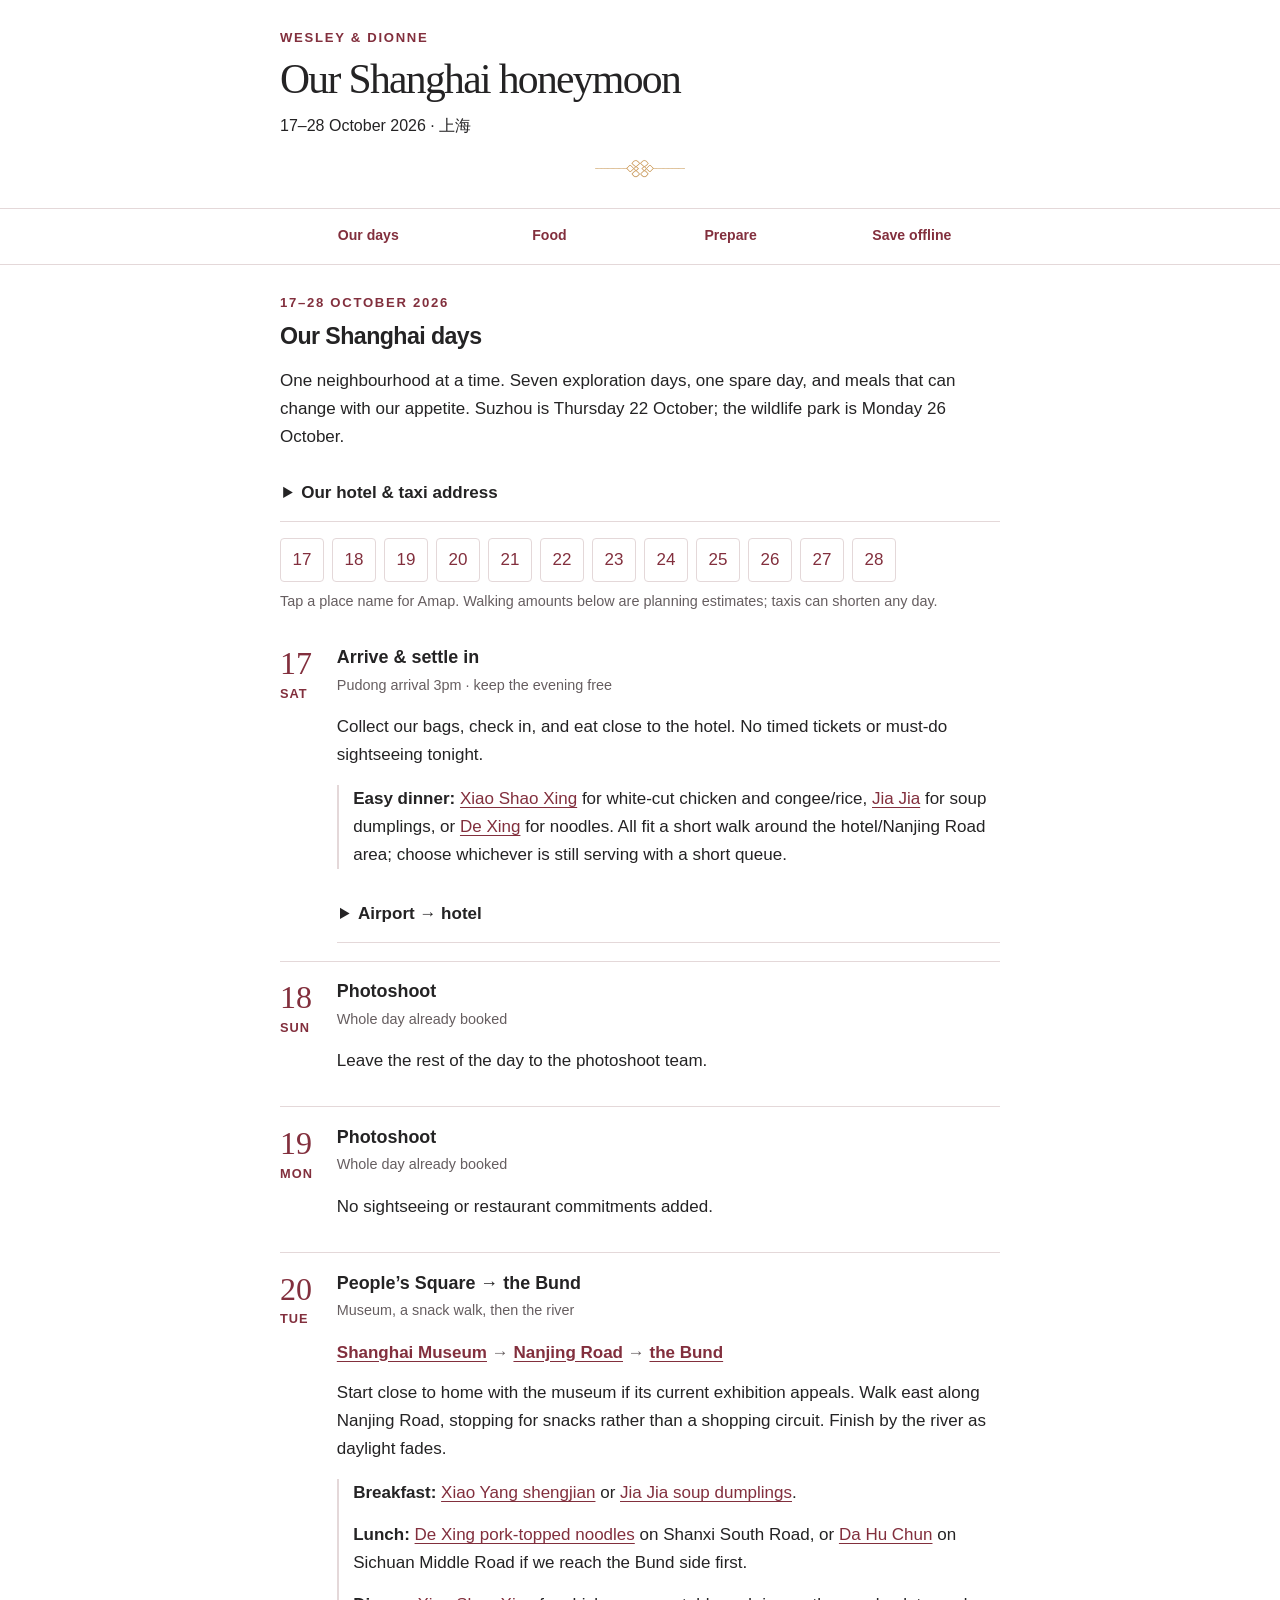
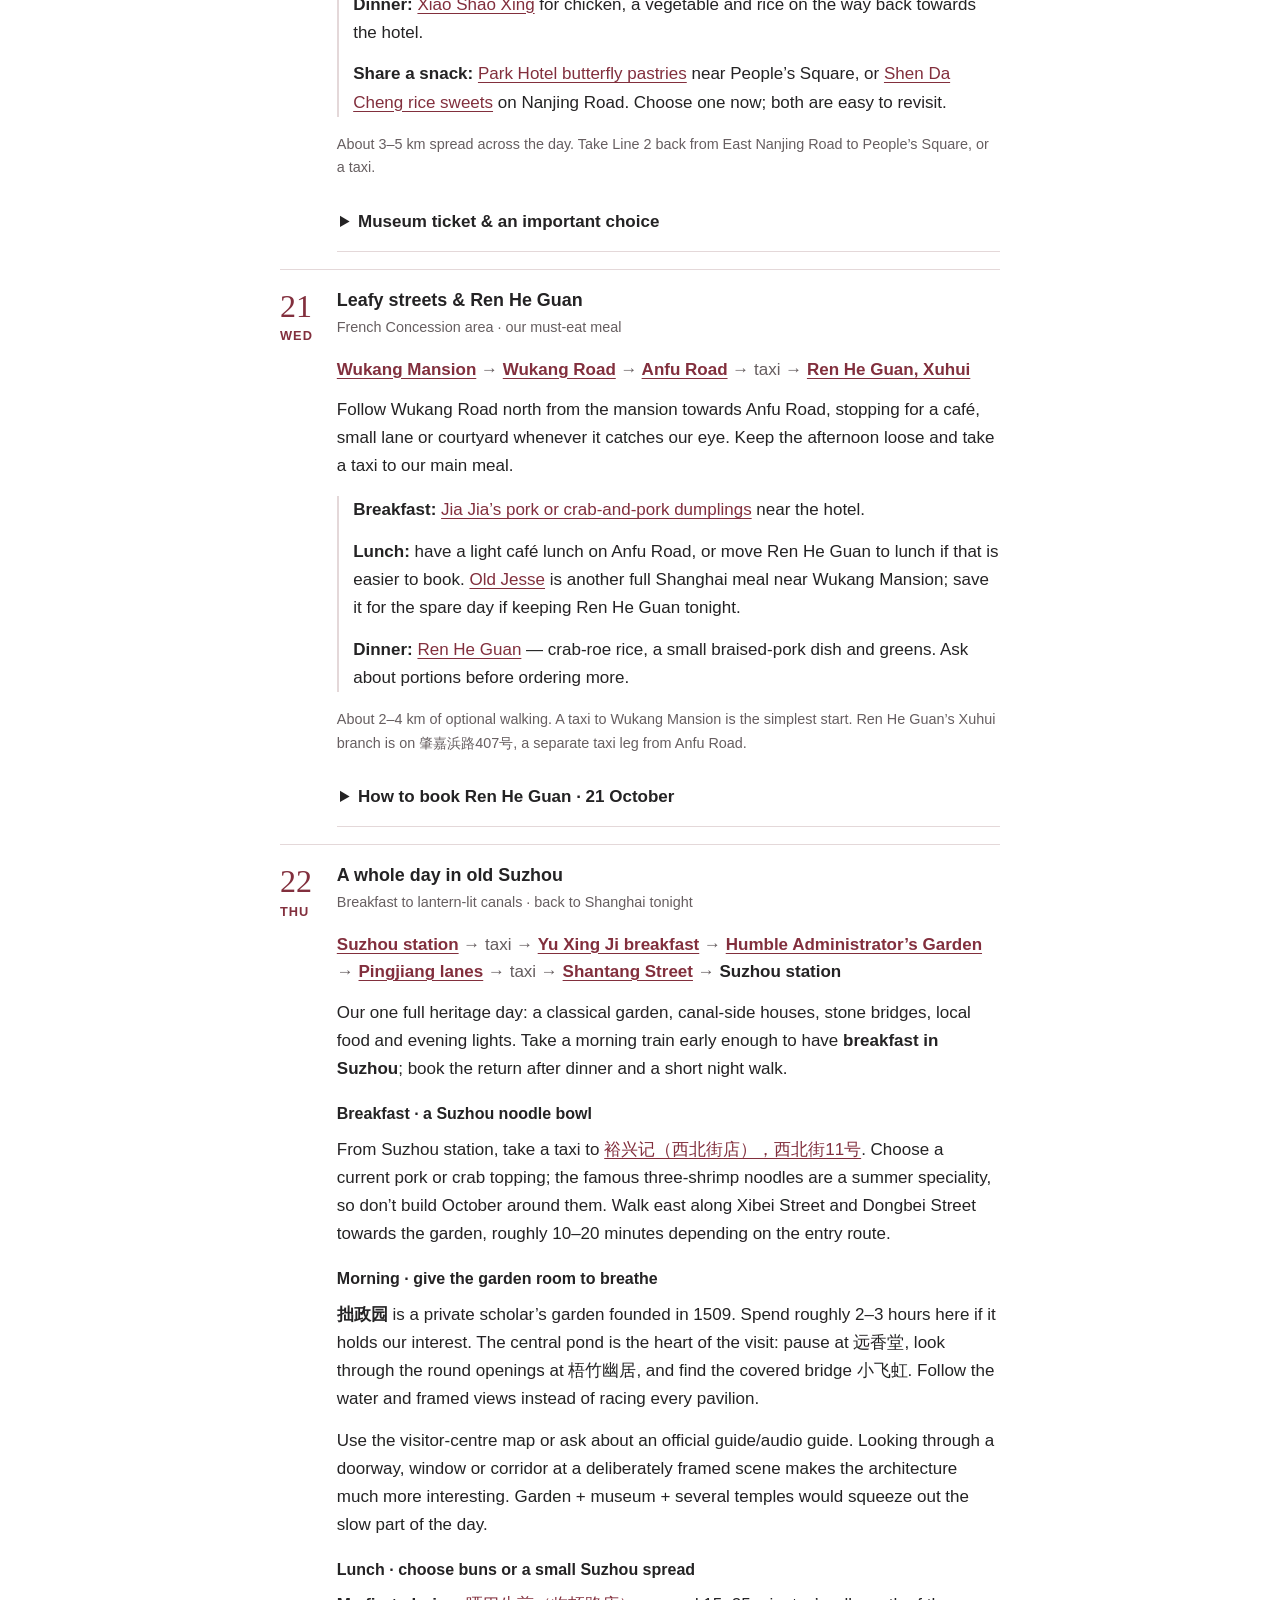
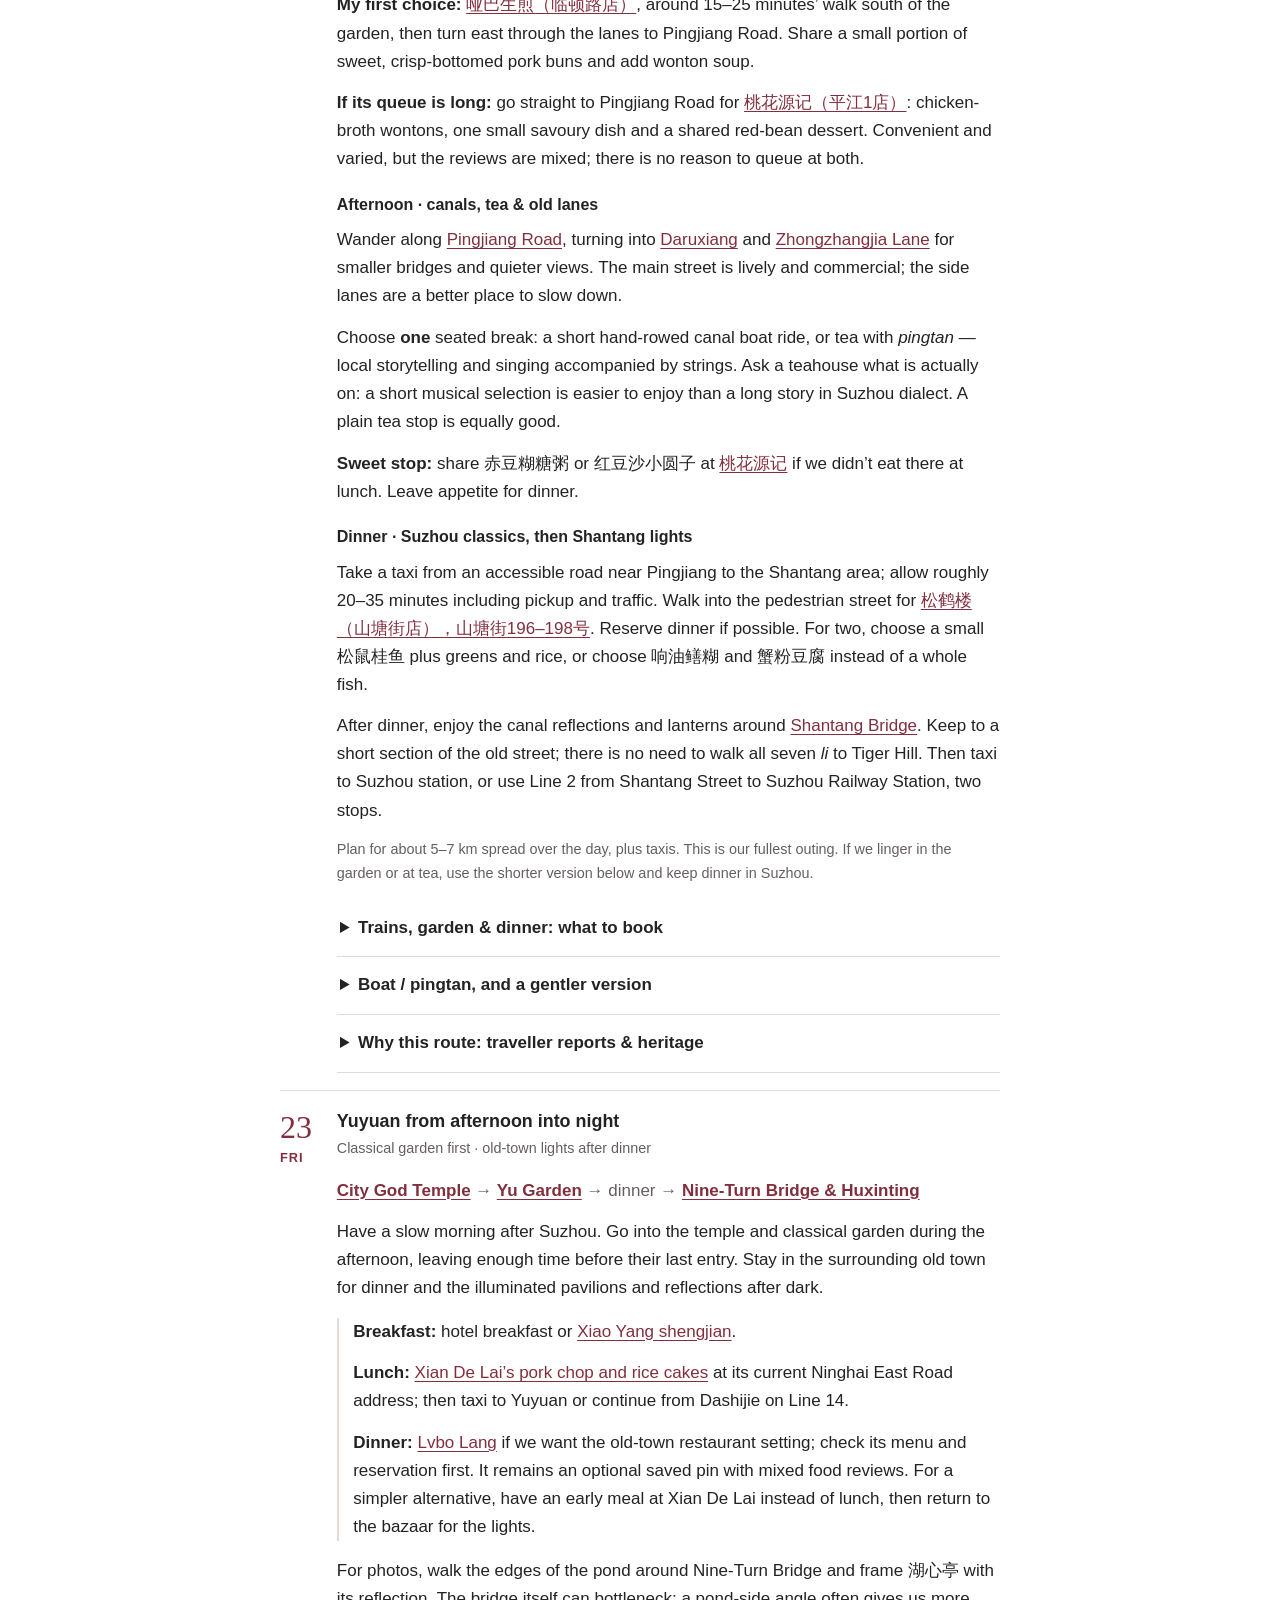
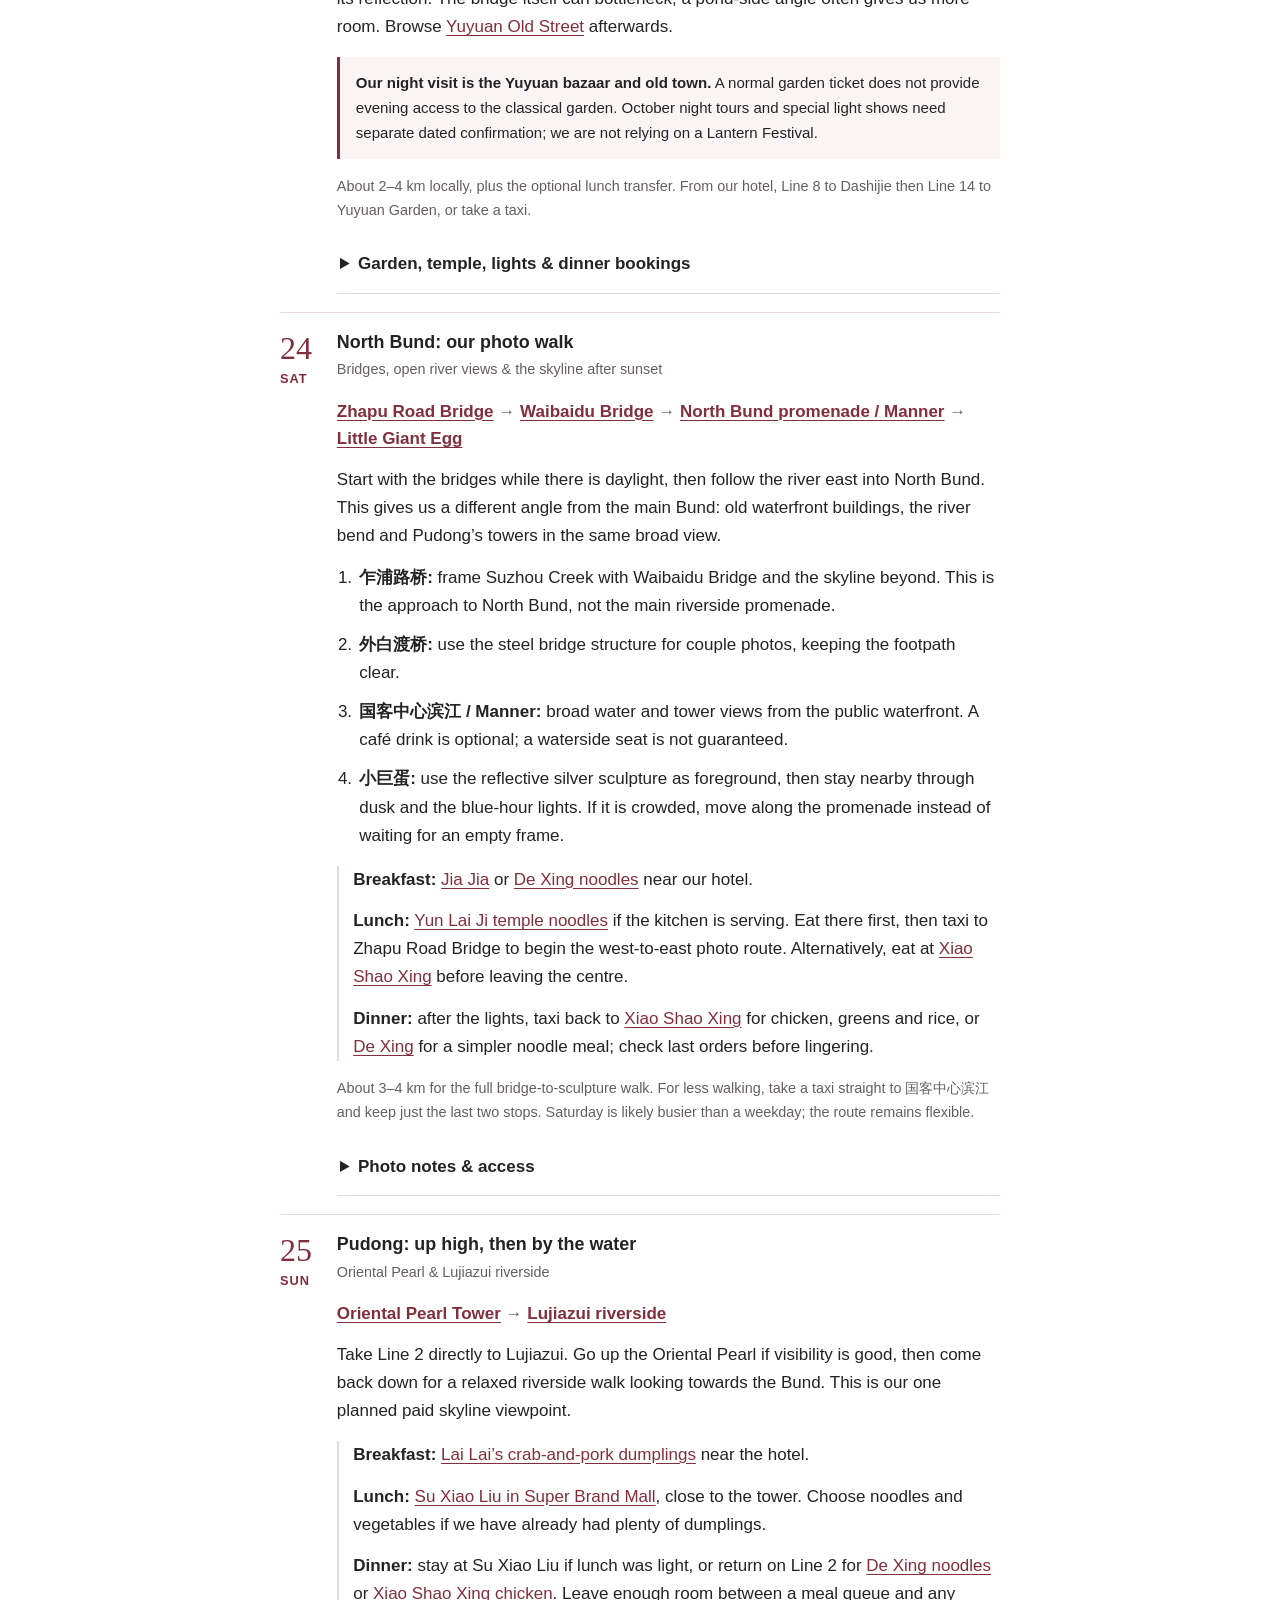
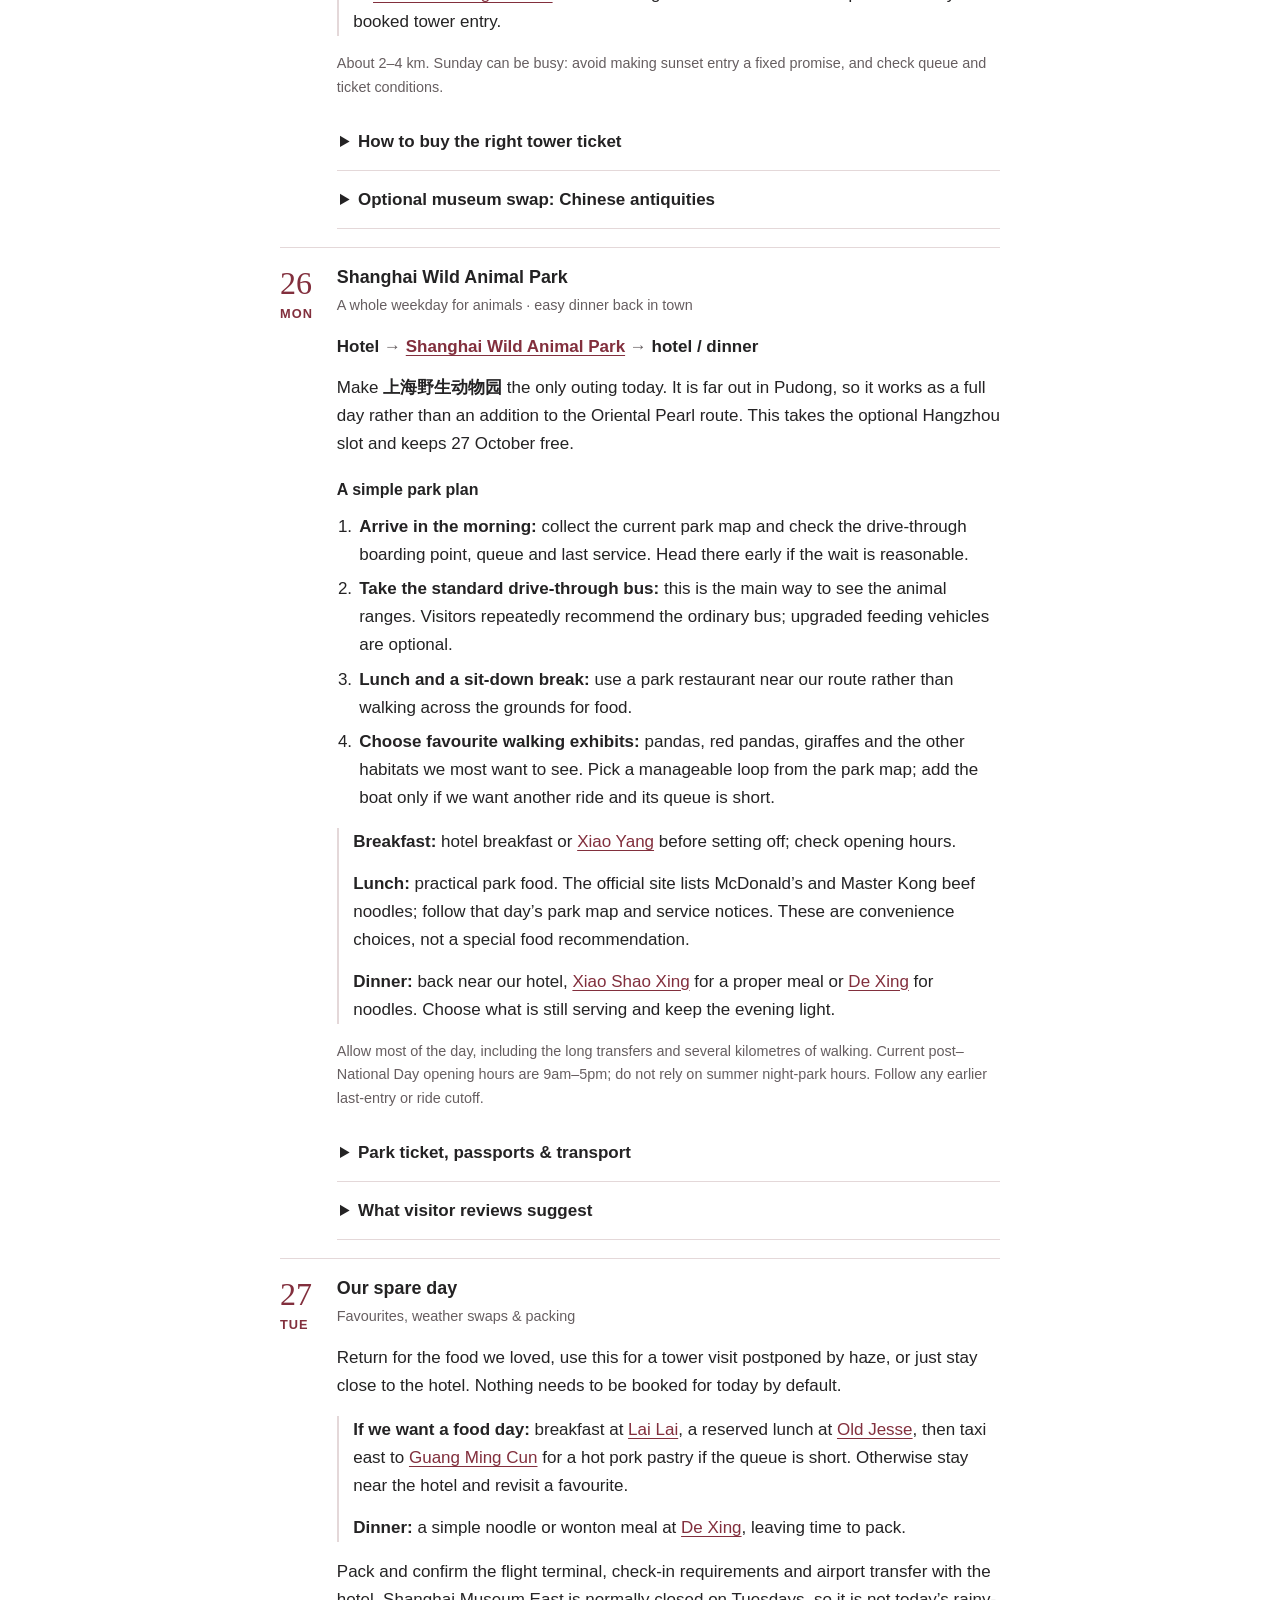
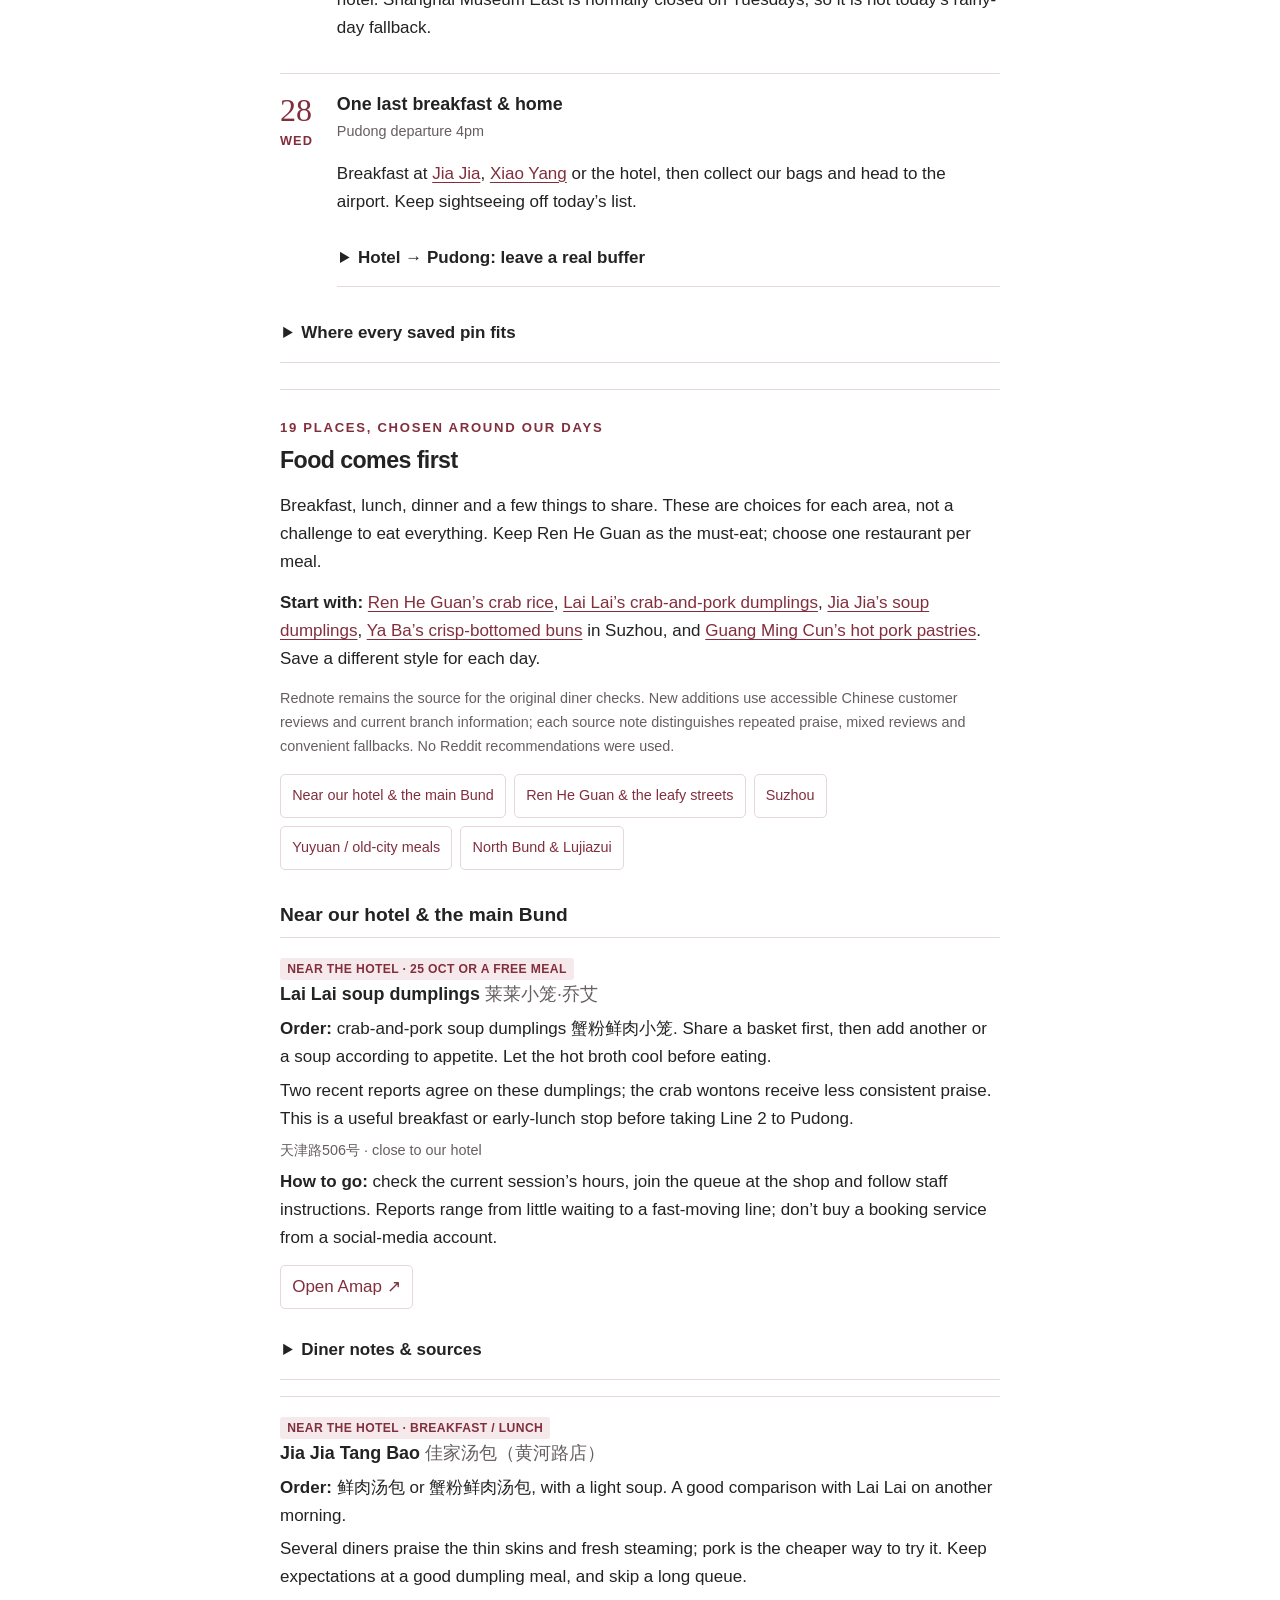
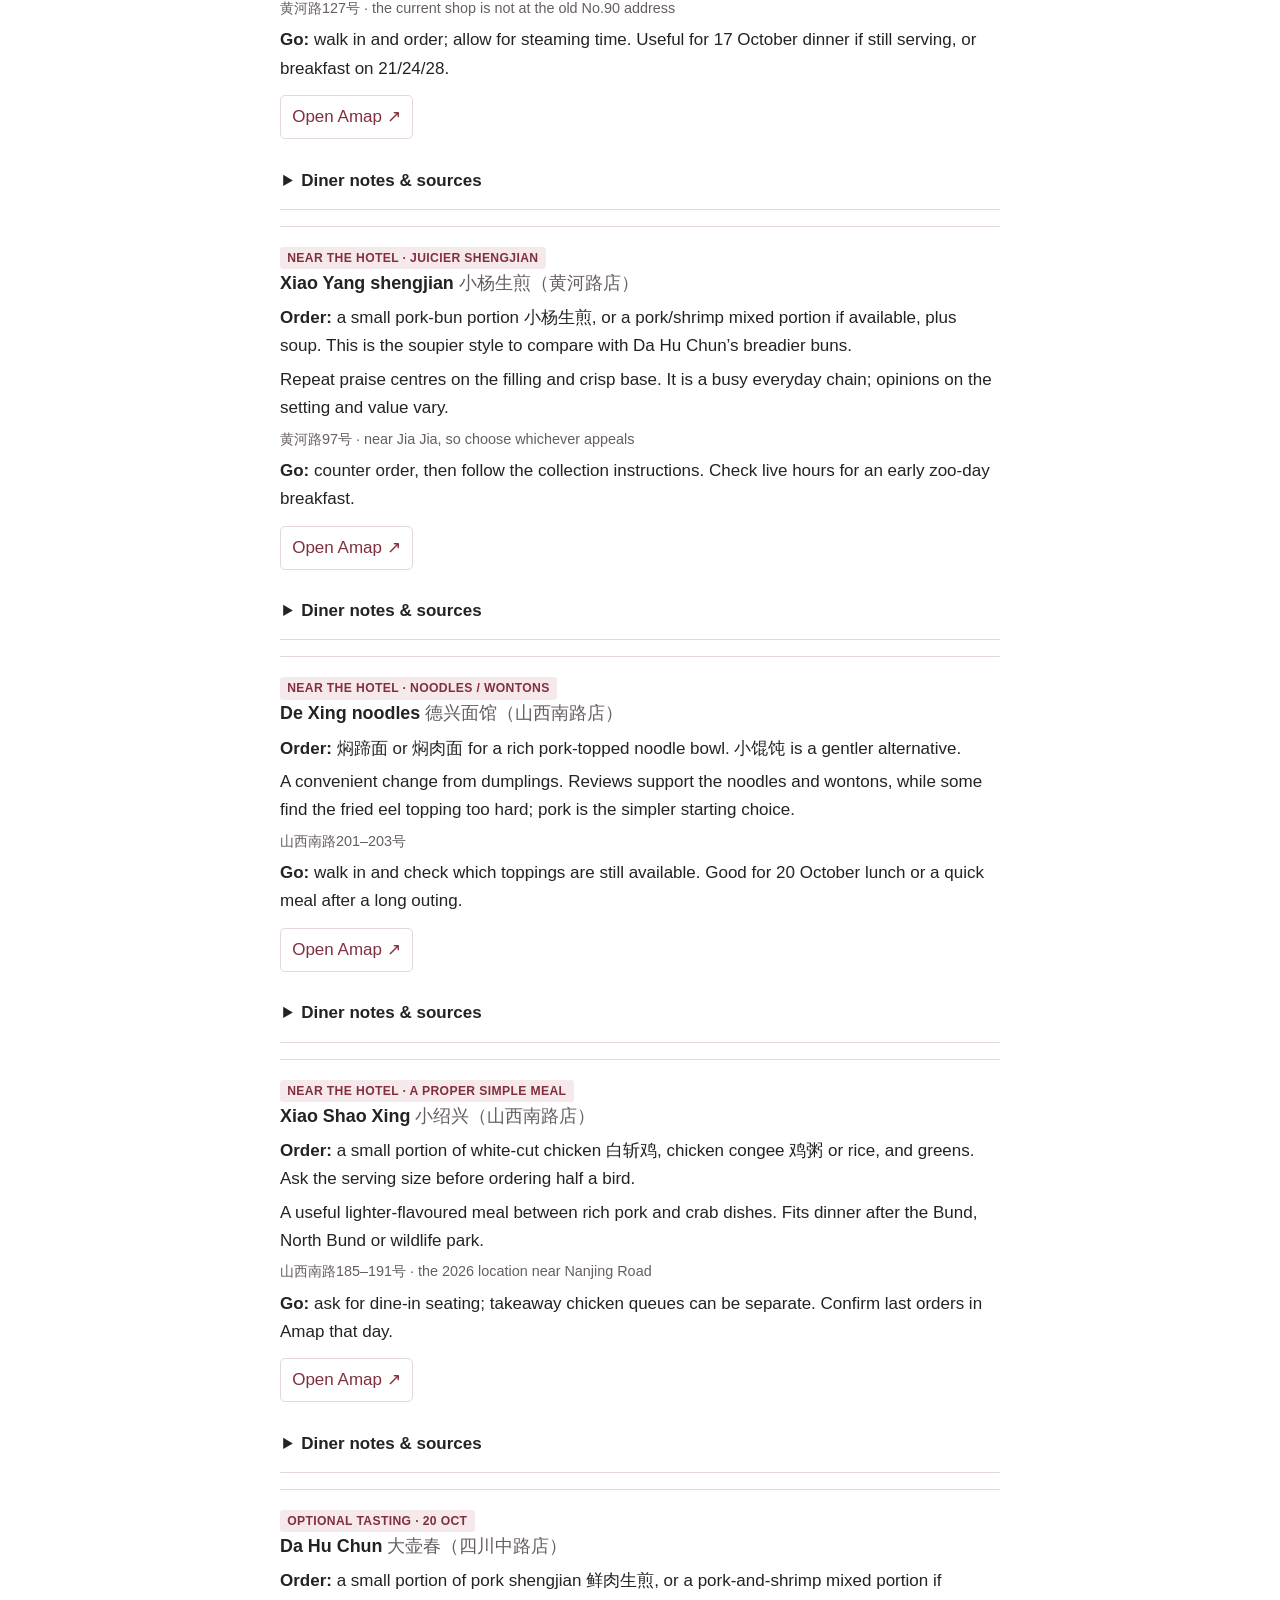
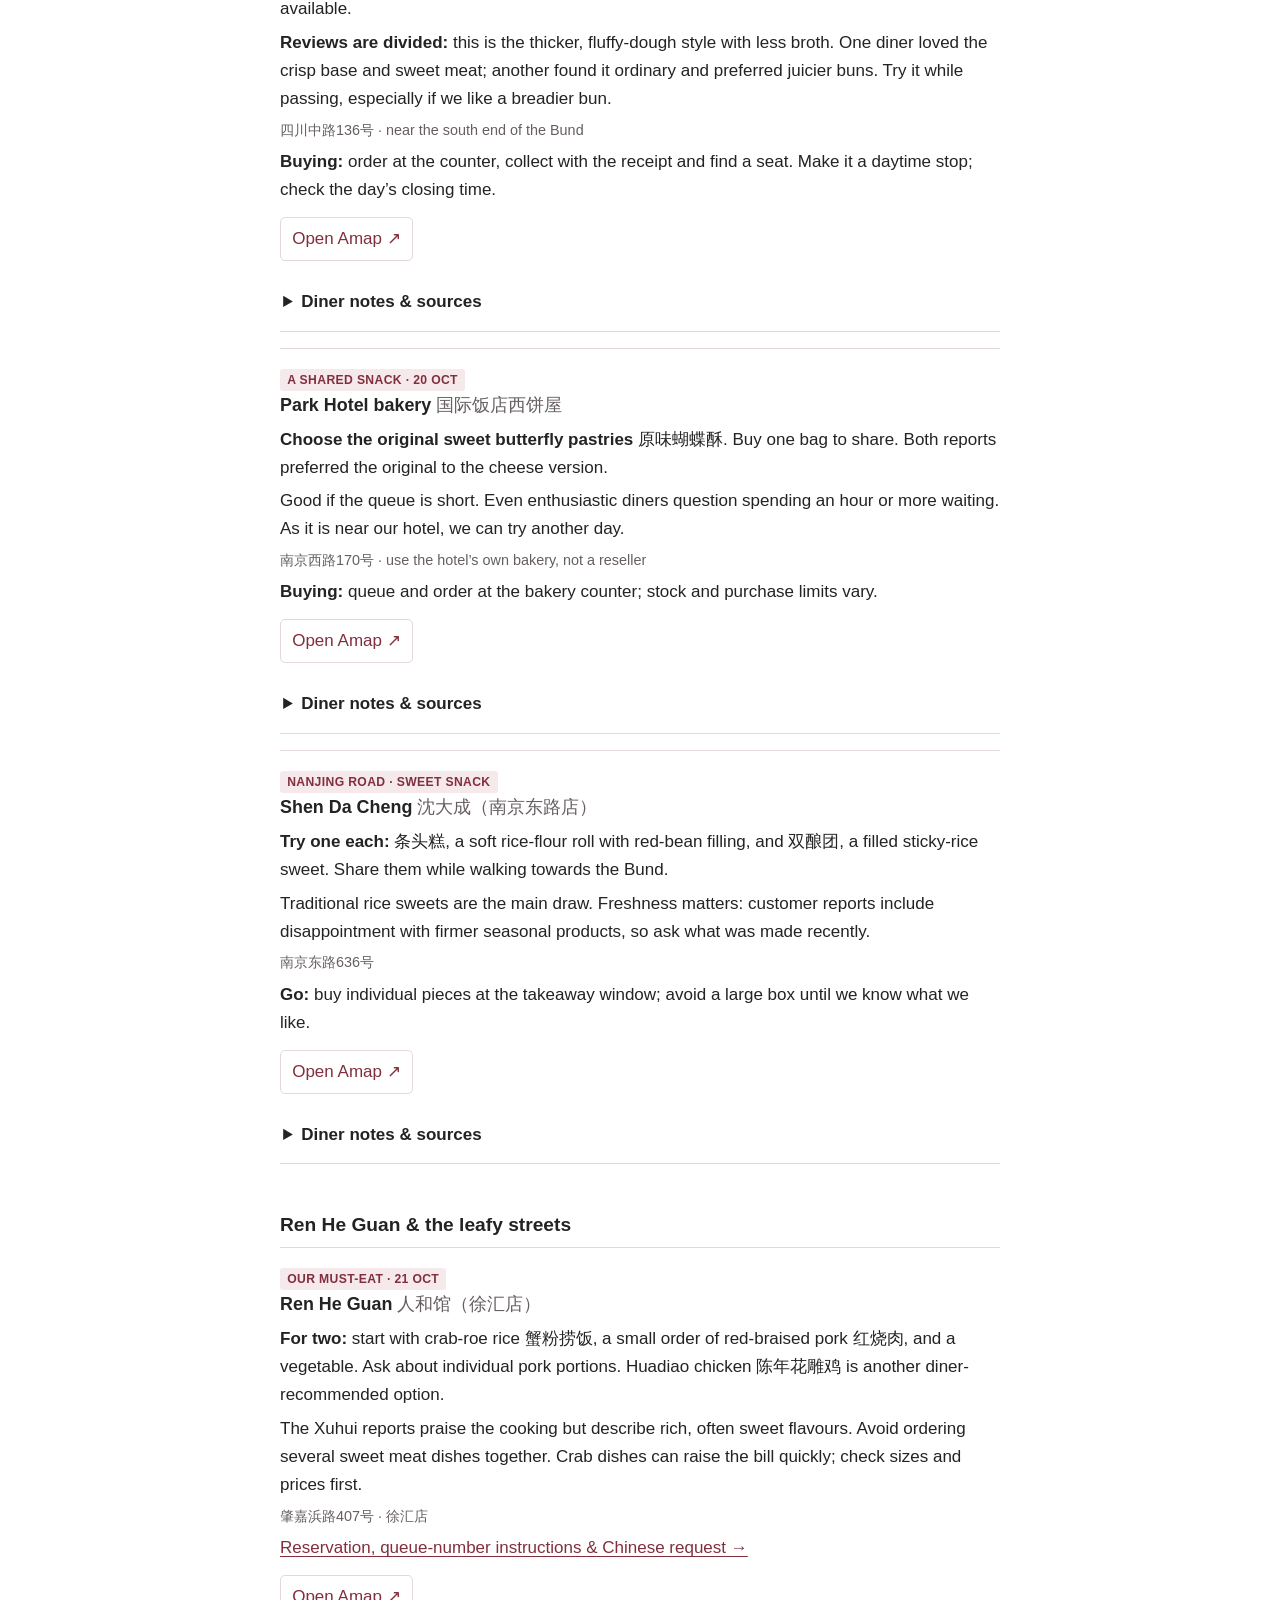
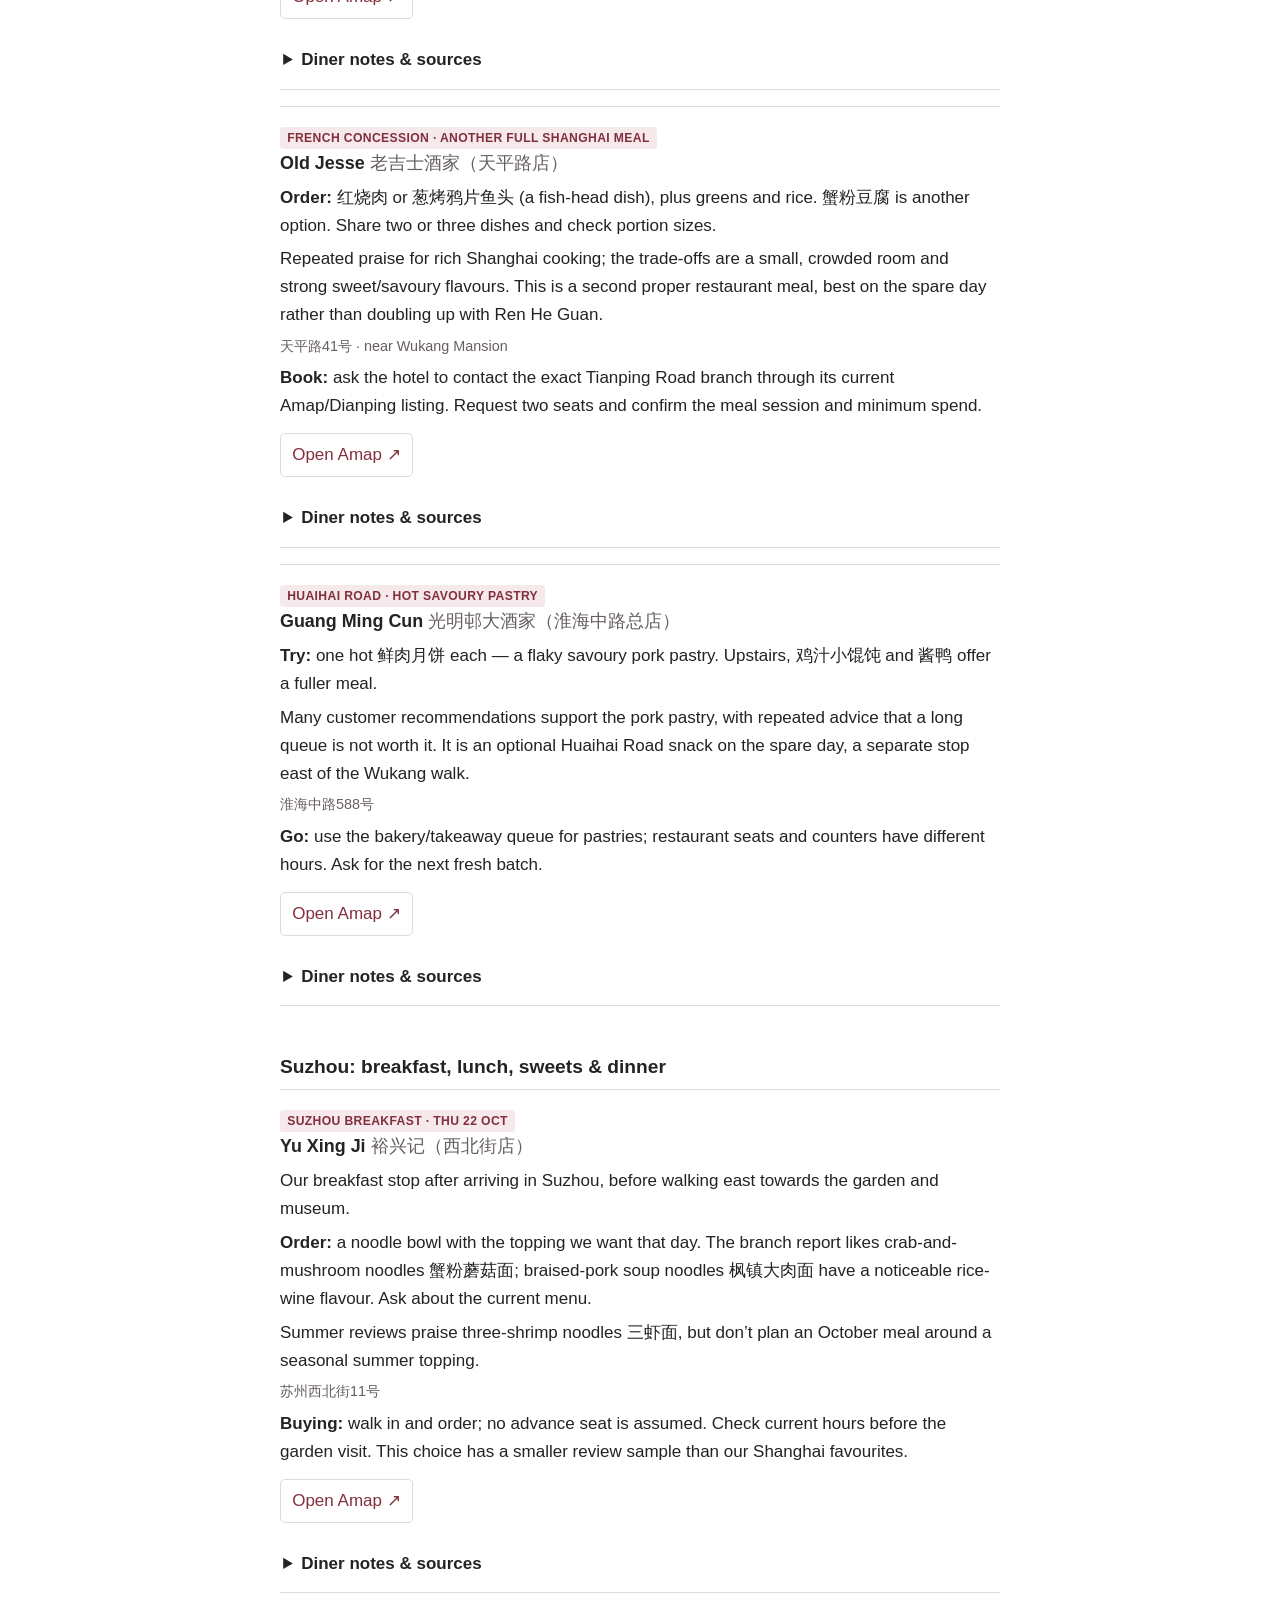
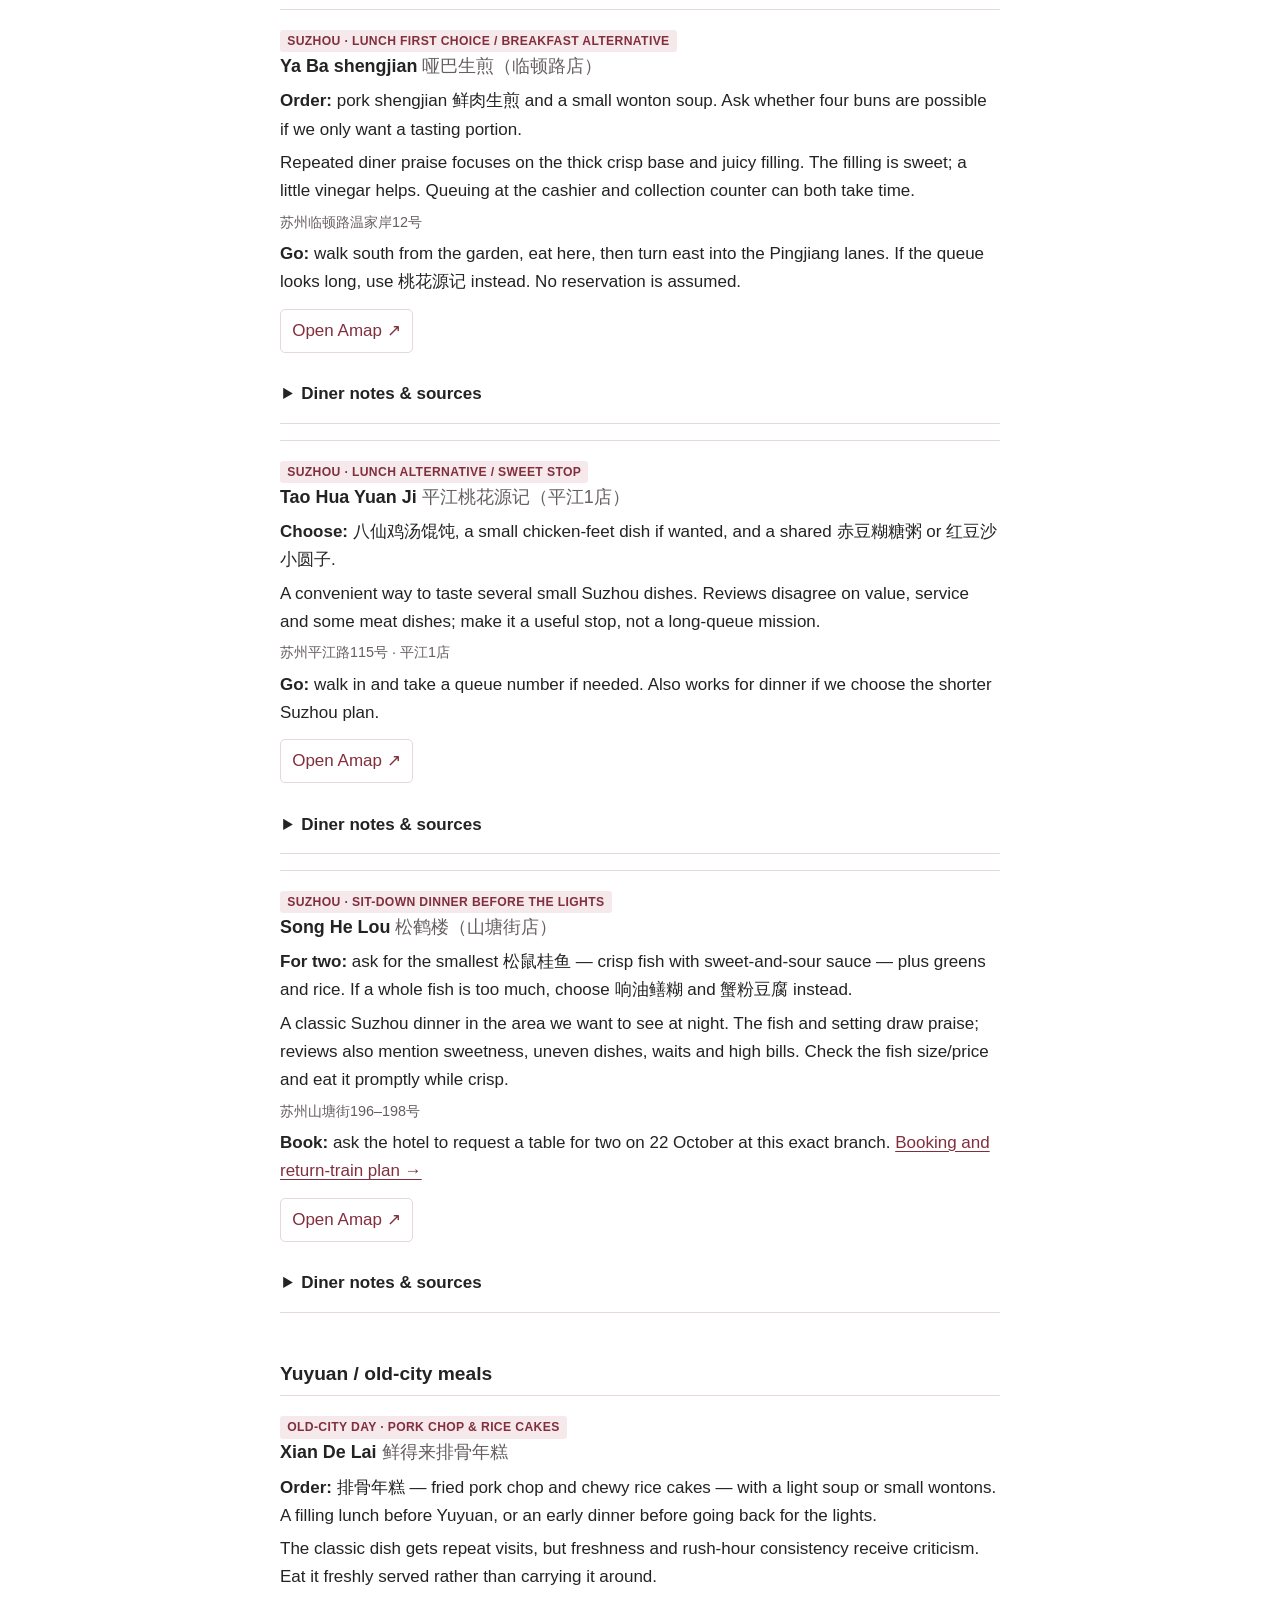
==== commit 7ba46a8f: "Expand honeymoon food guide and plan Thursday Suzhou, evening Yuyuan and wildlife park" ====
--- a/honeymoon.html
+++ b/honeymoon.html
@@ -2,14 +2,32 @@
 <html lang="en"><head><meta charset="utf-8"><meta name="viewport" content="width=device-width,initial-scale=1"><meta name="theme-color" content="#822f3d"><meta name="robots" content="noindex,nofollow"><meta name="description" content="Wesley and Dionne’s Shanghai honeymoon: relaxed neighbourhood days, food, day trips and practical booking advice."><title>Shanghai honeymoon · Wesley &amp; Dionne</title><style>
 :root{color-scheme:light;--ink:#242324;--muted:#665e60;--red:#822f3d;--line:#e4d8d9;--paper:#fff;--tint:#faf4f5;--gold:#906923}
 *{box-sizing:border-box}html{scroll-padding-top:5rem}body{margin:0;background:var(--paper);color:var(--ink);font:17px/1.65 -apple-system,BlinkMacSystemFont,"Segoe UI","PingFang SC","Microsoft YaHei",sans-serif}a{color:var(--red);text-underline-offset:3px}button,summary,a{-webkit-tap-highlight-color:transparent}button{font:inherit}button,a,summary{touch-action:manipulation}a:focus-visible,button:focus-visible,summary:focus-visible{outline:3px solid #267c9a;outline-offset:4px}.skip{position:absolute;top:-100px;left:1rem;z-index:20;background:#fff;padding:.6rem}.skip:focus{top:1rem}.wrap{width:min(100% - 2.25rem,720px);margin:auto}header{padding:1.7rem 0 1.2rem;border-bottom:1px solid var(--line)}.eyebrow{font-size:.82rem;letter-spacing:.13em;text-transform:uppercase;color:var(--red);font-weight:700;margin:0 0 .45rem}h1{font:500 clamp(2rem,6vw,2.6rem)/1.14 Georgia,"Songti SC",serif;letter-spacing:-.04em;margin:.3rem 0 .6rem}h2{font-size:1.45rem;line-height:1.3;letter-spacing:-.025em;margin:0 0 1rem}h3{font-size:1.12rem;line-height:1.4;margin:0 0 .5rem}h4{font-size:1rem;margin:1.15rem 0 .3rem}p{margin:.5rem 0 .85rem}.muted,.sub{color:var(--muted)}.sub{font-size:.9rem}.dates{margin:0;font-size:1rem}.motif{display:block;width:130px;height:52px;object-fit:cover;margin:.15rem auto -.3rem}nav{position:sticky;top:0;background:#fff;z-index:10;border-bottom:1px solid var(--line)}nav .wrap{display:flex;gap:.3rem;overflow-x:auto;padding:.35rem 0}nav a{flex:1;padding:.55rem .3rem;text-align:center;text-decoration:none;font-size:.88rem;font-weight:650;white-space:nowrap;min-height:44px;border-radius:5px}nav a:hover{background:var(--tint)}section{padding:1.65rem 0;border-bottom:1px solid var(--line)}.note{padding:.85rem 1rem;background:var(--tint);border-left:3px solid var(--red);font-size:.94rem;margin:1rem 0}.note p:last-child{margin-bottom:0}.tag{display:inline-block;font-size:.76rem;font-weight:700;line-height:1.5;letter-spacing:.03em;color:var(--red);background:#f6e9ec;border-radius:3px;padding:.12rem .45rem}.day{padding:1.1rem 0;border-top:1px solid var(--line)}.day:first-of-type{border-top:0}.day-top{display:flex;gap:.85rem;align-items:flex-start}.date-num{width:2.7rem;flex-shrink:0;color:var(--red);font:400 2rem/1.15 Georgia,serif}.date-num small{display:block;font:650 .7rem/1.8 -apple-system,BlinkMacSystemFont,"Segoe UI",sans-serif;letter-spacing:.08em}.day-top h3{margin:0}.day-top p{margin:.2rem 0}.day-body{padding-left:3.55rem}.route{font-weight:600;line-height:1.6}.route span{color:var(--muted);font-weight:400}.actions{display:flex;gap:.6rem;flex-wrap:wrap;margin:.8rem 0}.button{display:inline-flex;justify-content:center;align-items:center;padding:.55rem .85rem;min-height:44px;border:1px solid var(--line);border-radius:6px;background:white;text-decoration:none;color:var(--red);font-size:.88rem;font-weight:650;cursor:pointer}.button.primary{background:var(--red);border-color:var(--red);color:white}.button:hover{box-shadow:0 0 0 1px var(--red)}details{border-bottom:1px solid var(--line)}summary{cursor:pointer;min-height:48px;padding:.9rem .2rem;font-weight:650}details>div{padding:0 .2rem .9rem}details p,details li{font-size:.94rem}ul,ol{padding-left:1.25rem;margin:.6rem 0 1rem}li{padding-left:.15rem;margin:.4rem 0}.source{font-size:.82rem;color:var(--muted)}.source a{color:var(--muted)}.food{padding:1rem 0;border-top:1px solid var(--line)}.food p{margin:.35rem 0}.cn{font-weight:500;color:var(--muted)}footer{padding:1.5rem 0 3rem;font-size:.82rem;color:var(--muted)}#message{min-height:1.5em;font-size:.85rem}button[hidden]{display:none}.schedule-links{display:flex;flex-wrap:wrap;gap:.5rem}.schedule-links a{min-width:44px;min-height:44px;display:flex;align-items:center;justify-content:center;border:1px solid var(--line);border-radius:4px;text-decoration:none}.pending{color:var(--muted);font-size:.9rem}@media(max-width:360px){body{font-size:16px}.wrap{width:calc(100% - 1.5rem)}.day-body{padding-left:0}nav a{font-size:.82rem}}@media(prefers-reduced-motion:no-preference){html{scroll-behavior:smooth}}@media print{nav,.actions,.skip,#message,.screen-only{display:none!important}body{font-size:11pt;line-height:1.5}.wrap{width:100%}header,section{padding:.7rem 0}a{color:inherit;text-decoration:underline}details{break-inside:avoid}.day,.food{break-inside:avoid}.motif{display:none}}
-@media(max-width:600px){.day-body{padding-left:0}.day-top{margin-bottom:.6rem}}a{overflow-wrap:anywhere}.schedule-links{margin-top:1rem}.date-num small{font-size:.8rem;white-space:nowrap}.hotel{margin-bottom:1rem}.actions>a{display:inline-flex;align-items:center;min-height:44px;padding:.4rem .7rem;border:1px solid var(--line);border-radius:5px;text-decoration:none}.actions>.button.primary{color:white}article[id],div[id]{scroll-margin-top:4.5rem}</style></head><body><a class="skip" href="#days">Skip to itinerary</a><header><div class="wrap"><p class="eyebrow">Wesley &amp; Dionne</p><h1>Our Shanghai honeymoon</h1><p class="dates">17–28 October 2026 <span lang="zh-Hans">· 上海</span></p><img class="motif" src="[data-uri]" width="130" height="52" alt=""></div></header><nav aria-label="Guide sections"><div class="wrap"><a href="#days">Our days</a><a href="#food">Food</a><a href="#prepare">Prepare</a><a href="#offline">Save offline</a></div></nav><main class="wrap"><section id="days" aria-labelledby="days-title"><p class="eyebrow">17–28 October 2026</p><h2 id="days-title">Our Shanghai days</h2><p>One neighbourhood at a time. Seven exploration days, one spare day, and evenings that can change with our appetite.</p><details class="hotel"><summary>Our hotel &amp; taxi address</summary><div>
+.meals{border-left:2px solid var(--line);padding-left:.9rem;margin:1rem 0}.food-jumps{display:flex;flex-wrap:wrap;gap:.5rem;margin:1rem 0}.food-jumps a{padding:.55rem .7rem;min-height:44px;border:1px solid var(--line);border-radius:5px;font-size:.9rem;text-decoration:none}.food-area{margin-top:2rem;scroll-margin-top:4.5rem}.food-area>h3{font-size:1.2rem}.photo-stops li{margin-bottom:.7rem}@media(max-width:600px){.day-body{padding-left:0}.day-top{margin-bottom:.6rem}}a{overflow-wrap:anywhere}.schedule-links{margin-top:1rem}.date-num small{font-size:.8rem;white-space:nowrap}.hotel{margin-bottom:1rem}.actions>a{display:inline-flex;align-items:center;min-height:44px;padding:.4rem .7rem;border:1px solid var(--line);border-radius:5px;text-decoration:none}.actions>.button.primary{color:white}article[id],div[id]{scroll-margin-top:4.5rem}</style></head><body><a class="skip" href="#days">Skip to itinerary</a><header><div class="wrap"><p class="eyebrow">Wesley &amp; Dionne</p><h1>Our Shanghai honeymoon</h1><p class="dates">17–28 October 2026 <span lang="zh-Hans">· 上海</span></p><img class="motif" src="[data-uri]" width="130" height="52" alt=""></div></header><nav aria-label="Guide sections"><div class="wrap"><a href="#days">Our days</a><a href="#food">Food</a><a href="#prepare">Prepare</a><a href="#offline">Save offline</a></div></nav><main class="wrap"><section id="days" aria-labelledby="days-title"><p class="eyebrow">17–28 October 2026</p><h2 id="days-title">Our Shanghai days</h2><p>One neighbourhood at a time. Seven exploration days, one spare day, and meals that can change with our appetite. Suzhou is Thursday 22 October; the wildlife park is Monday 26 October.</p><details class="hotel"><summary>Our hotel &amp; taxi address</summary><div>
 <p><strong lang="zh-Hans">建国璞隐酒店（上海人民广场南京路步行街店）</strong><br><span lang="zh-Hans">上海市黄浦区西藏中路336号，前台5楼</span><br>336 Middle Xizang Road · reception on floor 5</p>
 <p lang="zh-Hans">请送我们到西藏中路336号的建国璞隐酒店，谢谢。</p>
 <div class="actions"><a href="https://uri.amap.com/search?keyword=%E5%BB%BA%E5%9B%BD%E7%92%9E%E9%9A%90+%E8%A5%BF%E8%97%8F%E4%B8%AD%E8%B7%AF336%E5%8F%B7&amp;city=%E4%B8%8A%E6%B5%B7&amp;view=map&amp;src=honeymoon&amp;callnative=1">Hotel on Amap ↗</a> <a class="button" href="tel:+862163265678">Call hotel</a></div>
 <p class="sub">People’s Square station serves Lines 1, 2 and 8. Use the step-free exit suggested by Amap when carrying luggage.</p>
-<p class="source"><a href="https://www.bthhotels.com/wap/HotelInfo/B21009?pt=info">Hotel’s official listing</a> · <a href="https://hotels.ctrip.com/hotels/133537587.html">Address, reception and telephone</a></p></div></details><div class="schedule-links" aria-label="Jump to a day"><a href="#day17" aria-label="Go to 17 October">17</a><a href="#day18" aria-label="Go to 18 October">18</a><a href="#day19" aria-label="Go to 19 October">19</a><a href="#day20" aria-label="Go to 20 October">20</a><a href="#day21" aria-label="Go to 21 October">21</a><a href="#day22" aria-label="Go to 22 October">22</a><a href="#day23" aria-label="Go to 23 October">23</a><a href="#day24" aria-label="Go to 24 October">24</a><a href="#day25" aria-label="Go to 25 October">25</a><a href="#day26" aria-label="Go to 26 October">26</a><a href="#day27" aria-label="Go to 27 October">27</a><a href="#day28" aria-label="Go to 28 October">28</a></div><p class="sub">Tap a place name for Amap. Walking amounts below are planning estimates; taxis can shorten any day.</p><article class="day" id="day17"><div class="day-top"><div class="date-num">17<small>SAT</small></div><div><h3>Arrive &amp; settle in</h3><p class="sub">Pudong arrival 3pm · keep the evening free</p></div></div><div class="day-body"><p>Collect our bags, check in, and eat close to the hotel. No timed tickets or must-do sightseeing tonight.</p><p><strong>Easy dinner:</strong> <a href="#food-lailai">Lai Lai soup dumplings</a> is close to the hotel if still serving and the queue is short. Otherwise ask reception for a nearby noodle or wonton shop that is open; keep tonight easy.</p><details><summary>Airport → hotel</summary><div><p><strong>Easiest with luggage:</strong> take an official airport taxi or a booked DiDi, showing the hotel’s Chinese address. Follow the airport’s taxi or ride-hailing signs.</p><p><strong>Metro:</strong> Line 2 from Pudong Airport T1&amp;T2 directly to People’s Square, then walk to the hotel. Budget about 75–100 minutes for the rail journey, waiting and the station walk; immigration and baggage are additional.</p><p class="sub">A taxi may take roughly 60–90 minutes in traffic. These are planning allowances, not guaranteed journey times. The Airport Link Line heads towards Hongqiao and is not the direct option for this hotel.</p><p class="source"><a href="https://english.shanghai.gov.cn/en-Transportation/20231214/649e06ea38f74aaeb573fa2debbe97d3.html">Official airport transport guide</a></p></div></details></div></article><article class="day" id="day18"><div class="day-top"><div class="date-num">18<small>SUN</small></div><div><h3>Photoshoot</h3><p class="sub">Whole day already booked</p></div></div><div class="day-body"><p>Leave the rest of the day to the photoshoot team.</p></div></article><article class="day" id="day19"><div class="day-top"><div class="date-num">19<small>MON</small></div><div><h3>Photoshoot</h3><p class="sub">Whole day already booked</p></div></div><div class="day-body"><p>No sightseeing or restaurant commitments added.</p></div></article><article class="day" id="day20"><div class="day-top"><div class="date-num">20<small>TUE</small></div><div><h3>People’s Square → the Bund</h3><p class="sub">Museum, a snack walk, then the river</p></div></div><div class="day-body"><p class="route"><a href="https://uri.amap.com/search?keyword=%E4%B8%8A%E6%B5%B7%E5%8D%9A%E7%89%A9%E9%A6%86+%E4%BA%BA%E6%B0%91%E5%B9%BF%E5%9C%BA%E9%A6%86&amp;city=%E4%B8%8A%E6%B5%B7&amp;view=map&amp;src=honeymoon&amp;callnative=1">Shanghai Museum</a> <span>→</span> <a href="https://uri.amap.com/search?keyword=%E5%8D%97%E4%BA%AC%E8%B7%AF%E6%AD%A5%E8%A1%8C%E8%A1%97&amp;city=%E4%B8%8A%E6%B5%B7&amp;view=map&amp;src=honeymoon&amp;callnative=1">Nanjing Road</a> <span>→</span> <a href="https://uri.amap.com/search?keyword=%E5%A4%96%E6%BB%A9&amp;city=%E4%B8%8A%E6%B5%B7&amp;view=map&amp;src=honeymoon&amp;callnative=1">the Bund</a></p><p>Start close to home with the museum if its current exhibition appeals. Walk east along Nanjing Road, stopping for snacks rather than a shopping circuit. Finish by the river as daylight fades.</p><p><strong>Eat:</strong> try shengjian at <a href="#food-dahuchun">Da Hu Chun</a>; the Sichuan Middle Road shop fits near the south end of the Bund. <a href="#food-park">Park Hotel butterfly pastries</a> fit the People’s Square end.</p><p class="sub">About 3–5 km spread across the day. Take Line 2 back from East Nanjing Road to People’s Square, or a taxi.</p><details><summary>Museum ticket &amp; an important choice</summary><div><p><strong>This is the building on your map:</strong> People’s Square, 201 Renmin Avenue. During your trip it hosts <em>On Top of the World Tree: Ancient Civilizations of the Americas</em>. The current notice says the whole building is devoted to this exhibition and all visitors need a ticket.</p><p><strong>How to book:</strong> use <span lang="zh-Hans">上海博物馆</span> official WeChat → <span lang="zh-Hans">GO上博 → 参观预约</span> → People’s Square / exhibition tickets. Select the date, ticket and passport details requested. Keep the confirmation and bring both original passports. Follow the ticket’s current entry conditions.</p><p>If you wanted the museum’s Chinese antiquities instead, use <a href="#east-museum">the East building option on 25 October</a> and keep this morning as a park-and-breakfast morning. Don’t buy a ticket for the wrong collection.</p><p class="source"><a href="https://reservation.shanghaimuseum.net/">Current exhibition/admission notice</a> · <a href="https://www.shanghaimuseum.cn/">Official museum website</a></p></div></details></div></article><article class="day" id="day21"><div class="day-top"><div class="date-num">21<small>WED</small></div><div><h3>Suzhou: a garden &amp; canal lanes</h3><p class="sub">Jiangsu day trip · sleep in Shanghai</p></div></div><div class="day-body"><p class="route"><a href="https://uri.amap.com/search?keyword=%E6%8B%99%E6%94%BF%E5%9B%AD+%E4%B8%9C%E5%8C%97%E8%A1%97178%E5%8F%B7&amp;city=%E8%8B%8F%E5%B7%9E&amp;view=map&amp;src=honeymoon&amp;callnative=1">Humble Administrator’s Garden</a> <span>→</span> <a href="https://uri.amap.com/search?keyword=%E5%B9%B3%E6%B1%9F%E8%B7%AF&amp;city=%E8%8B%8F%E5%B7%9E&amp;view=map&amp;src=honeymoon&amp;callnative=1">Pingjiang Road</a></p><p>Make one classical garden the main visit, then walk south into the canal lanes for lunch, small shops and a tea break. Pingjiang Road is enough for this afternoon; don’t add a second canal district just to tick it off.</p><p><strong>Eat:</strong> <a href="#food-suzhou">Yu Xing Ji, Xibei Street / 西北街店</a>, for noodles near the garden, then a small sweet snack or tea along Pingjiang Road.</p><p class="sub">About 3–5 km in Suzhou. Return when we have had enough, with a comfortable buffer for the booked train; dinner can be back in Shanghai.</p><details><summary>Train &amp; garden bookings</summary><div><p><strong>Train:</strong> compare Shanghai Railway Station <span lang="zh-Hans">上海站</span> → Suzhou <span lang="zh-Hans">苏州站</span> first. Shanghai station is near this hotel by Line 1; Hongqiao is an alternative if its train is more suitable. Check the full station names, not just the city.</p><p>As a planning allowance, expect about 30–60 minutes on a suitable high-speed train, plus transfers and security. Use 12306’s actual timetable when released. Arrive at the departure station roughly 45–60 minutes before the train, with original passports.</p><p><strong>Booking date:</strong> start checking 7 October for travel on 21 October under the current 15-day inclusive release window. Book both directions.</p><p><strong>Garden:</strong> WeChat → verified <span lang="zh-Hans">苏州园林旅游</span> official platform → attraction tickets → <span lang="zh-Hans">拙政园</span> → date/time → passport details → payment. Advance online reservation is required. Check the live calendar for its release window; if there is no passport option, ask the hotel or the attraction before purchasing a different identity type.</p><p class="source"><a href="https://www.12306.cn/en/index.html">12306</a> · <a href="https://www.suzhou.gov.cn/szsrmzf/zfzb/202602/0922ee651b354608b175f451211683d2.shtml">2026 garden reservation guidance</a></p></div></details><details><summary>Optional: Suzhou Museum, if we prefer it</summary><div><p>The main museum <span lang="zh-Hans">苏州博物馆本馆</span> is beside the garden. Treat it as a replacement for the long garden visit, or keep both visits short and skip extra stops.</p><p><strong>How to book:</strong> use the official website or WeChat mini program <span lang="zh-Hans">苏州博物馆全预约</span>, choose <span lang="zh-Hans">本馆</span>, and enter the passport details for each person. Admission is free but a timed reservation is required. The current official notice gives seven days including the booking day, so begin checking 15 October for 21 October. Follow the live calendar and bring the passports. Normally closed Mondays; our Wednesday avoids that.</p><p>If sold out, keep the garden-and-Pingjiang plan. The West museum is a different, distant branch.</p><p class="source"><a href="https://www.szmuseum.com/">Official museum</a> · <a href="https://www.suzhou.gov.cn/szsrmzf/mszx/202604/3c3c5288f66d4d91859d80abe1d6e30e.shtml">2026 reservation notice</a></p></div></details></div></article><article class="day" id="day22"><div class="day-top"><div class="date-num">22<small>THU</small></div><div><h3>Leafy streets &amp; Ren He Guan</h3><p class="sub">French Concession area · our anchor meal</p></div></div><div class="day-body"><p class="route"><a href="https://uri.amap.com/search?keyword=%E6%AD%A6%E5%BA%B7%E5%A4%A7%E6%A5%BC&amp;city=%E4%B8%8A%E6%B5%B7&amp;view=map&amp;src=honeymoon&amp;callnative=1">Wukang Mansion</a> <span>→</span> <a href="https://uri.amap.com/search?keyword=%E6%AD%A6%E5%BA%B7%E8%B7%AF&amp;city=%E4%B8%8A%E6%B5%B7&amp;view=map&amp;src=honeymoon&amp;callnative=1">Wukang Road</a> <span>→</span> <a href="https://uri.amap.com/search?keyword=%E5%AE%89%E7%A6%8F%E8%B7%AF&amp;city=%E4%B8%8A%E6%B5%B7&amp;view=map&amp;src=honeymoon&amp;callnative=1">Anfu Road</a> <span>→ taxi →</span> <a href="#food-renhe">Ren He Guan, Xuhui</a></p><p>Start at Wukang Mansion and follow Wukang Road north towards Anfu Road. Stop whenever a café or side street looks inviting. Take a taxi to dinner rather than turning this into a long cross-town walk.</p><p><strong>Must-eat:</strong> <span lang="zh-Hans">人和馆（徐汇店），肇嘉浜路407号</span>. Share crab-roe rice, one meat dish and a vegetable; confirm portion sizes before adding more.</p><p class="sub">About 2–4 km of optional walking, plus a short taxi leg. Start with Line 1 to Hengshan Road and walk, or take a taxi directly to Wukang Mansion.</p><details><summary>How to book Ren He Guan</summary><div><p>Ask the hotel to call <a href="tel:+862164030731">021-64030731</a> for the Xuhui branch and request a table for two on 22 October. Confirm whether they accept reservations or issue same-day queue numbers, when queueing opens, and whether crab-roe rice must be ordered ahead.</p><p>On Dianping, choose the exact Xuhui branch: <span lang="zh-Hans">订座</span> means a reservation; <span lang="zh-Hans">排队取号</span> is a queue number. A meal voucher does not reserve a table.</p><p lang="zh-Hans">您好，我们两位想订10月22日的位子。请问可以预订吗？如果不能，什么时候可以取号？蟹粉捞饭需要提前预订吗？</p><p>If lunch is easier to secure, have Ren He Guan first, then take a taxi to Wukang Road for the afternoon. Keep this meal; reverse the walk.</p><p class="source"><a href="https://gaode.com/place/B0FFF407ML">Branch address and telephone</a></p></div></details></div></article><article class="day" id="day23"><div class="day-top"><div class="date-num">23<small>FRI</small></div><div><h3>Yu Garden &amp; the old city</h3><p class="sub">All three old-city pins, in one compact area</p></div></div><div class="day-body"><p class="route"><a href="https://uri.amap.com/search?keyword=%E8%B1%AB%E5%9B%AD&amp;city=%E4%B8%8A%E6%B5%B7&amp;view=map&amp;src=honeymoon&amp;callnative=1">Yu Garden</a> <span>→</span> <a href="#food-lvbo">Lvbo Lang saved pin</a> <span>→</span> <a href="https://uri.amap.com/search?keyword=%E4%B8%8A%E6%B5%B7%E5%9F%8E%E9%9A%8D%E5%BA%99&amp;city=%E4%B8%8A%E6%B5%B7&amp;view=map&amp;src=honeymoon&amp;callnative=1">City God Temple</a></p><p>Visit the classical garden, browse the lanes around the temple and leave room for a sit-down lunch if we want one. Keep the garden and temple as the two main stops.</p><p><strong>Eat:</strong> <a href="#food-lvbo">Lvbo Lang</a> is an optional lunch, with an outdated branch name flagged below. For dumplings alone, the recent reports read favour <a href="#food-lailai">Lai Lai near our hotel</a>; we can eat there before or after the old-city outing.</p><p class="sub">About 2–3 km locally. Take Line 8 one stop to Dashijie, then Line 14 one stop to Yuyuan Garden; a taxi is simpler if we prefer fewer station walks.</p><details><summary>Garden, temple &amp; restaurant: separate places</summary><div><p><strong>Yu Garden:</strong> buy through the official <span lang="zh-Hans">上海豫园</span> WeChat account (ID <span lang="en">yu-garden</span>) or the South Gate ticket office at 279 Yuyuan Old Street. Choose the daytime garden ticket and the correct date; follow the passport requirements and bring originals. Monday is the normal closure day, so Friday fits.</p><p><strong>City God Temple:</strong> the functioning temple has a separate entrance/ticket arrangement; buy through its entrance ticket office if we want to go inside. Walking the surrounding bazaar is a different visit and does not mean we have entered the temple or garden.</p><p><strong>Lvbo Lang:</strong> our map’s “new building” name appears outdated; <a href="#food-lvbo">the branch note explains why</a>. If choosing its current main restaurant at <span lang="zh-Hans">豫园路115号</span>, ask the hotel to call <a href="tel:+862163280602">021-63280602</a> for two people on 23 October. Confirm the à-la-carte dumpling/点心 menu, any minimum spend, and whether they accept a reservation or use a walk-in queue. A package or voucher does not guarantee a seat.</p><p class="source"><a href="https://english.shanghai.gov.cn/en-UniqueExperience-travelinshanghai/20250729/25cfb8bce97d4e798f99ac62986255ff.html">Official garden ticket channels</a> · <a href="https://www.yugarden.com.cn/Page/ArticleView/articleDetail1523.html">Monday closure</a> · <a href="https://www.meet-in-shanghai.net/cn/food/green-wave-corridor-yuyuan-garden-road-589622/">Lvbo Lang address and booking telephone</a></p></div></details></div></article><article class="day" id="day24"><div class="day-top"><div class="date-num">24<small>SAT</small></div><div><h3>Hongkou &amp; the North Bund</h3><p class="sub">A slower river day</p></div></div><div class="day-body"><p class="route"><a href="https://uri.amap.com/search?keyword=%E5%8C%97%E5%A4%96%E6%BB%A9%E6%BB%A8%E6%B1%9F%E7%BB%BF%E5%9C%B0&amp;city=%E4%B8%8A%E6%B5%B7&amp;view=map&amp;src=honeymoon&amp;callnative=1">North Bund riverside</a> <span>→</span> <a href="https://uri.amap.com/search?keyword=%E4%B8%8B%E6%B5%B7%E5%BA%99+%E6%98%86%E6%98%8E%E8%B7%AF73%E5%8F%B7&amp;city=%E4%B8%8A%E6%B5%B7&amp;view=map&amp;src=honeymoon&amp;callnative=1">Xiahai Temple / Hongkou lanes</a></p><p>Take a taxi to the North Bund and enjoy the open waterfront. Wander a few neighbouring streets for lunch and a café stop, then return to the riverside if the light is good. The landmark here is the view, so there is no need to add another paid attraction.</p><p><strong>Eat:</strong> <a href="#food-hongkou">Yun Lai Ji’s vegetarian noodles by Xiahai Temple</a> are a simple local option. Confirm the kitchen’s service hours first; if lunch ends early, eat before the river walk. Choose a café or sweet snack along the way rather than adding a cross-town detour.</p><p class="sub">Choose a 2–4 km loop. A taxi from the hotel keeps this outing easy. Use Amap for the return route from wherever we finish.</p><details><summary>Tickets &amp; a shorter version</summary><div><p>No attraction booking is needed for the public riverside walk. If we are tired, just do the waterfront and one nearby meal. North Bund cafés and restaurants may need their own reservation; a terrace seat should not be assumed.</p><p>The North Bund is on the north/east side of the Suzhou Creek mouth. Keep it on this day instead of adding the detour to the main Bund walk.</p></div></details></div></article><article class="day" id="day25"><div class="day-top"><div class="date-num">25<small>SUN</small></div><div><h3>Pudong: up high, then by the water</h3><p class="sub">Oriental Pearl &amp; Lujiazui riverside</p></div></div><div class="day-body"><p class="route"><a href="https://uri.amap.com/search?keyword=%E4%B8%9C%E6%96%B9%E6%98%8E%E7%8F%A0%E5%B9%BF%E6%92%AD%E7%94%B5%E8%A7%86%E5%A1%94+%E4%B8%96%E7%BA%AA%E5%A4%A7%E9%81%931%E5%8F%B7&amp;city=%E4%B8%8A%E6%B5%B7&amp;view=map&amp;src=honeymoon&amp;callnative=1">Oriental Pearl Tower</a> <span>→</span> <a href="https://uri.amap.com/search?keyword=%E9%99%86%E5%AE%B6%E5%98%B4%E6%BB%A8%E6%B1%9F%E5%A4%A7%E9%81%93&amp;city=%E4%B8%8A%E6%B5%B7&amp;view=map&amp;src=honeymoon&amp;callnative=1">Lujiazui riverside</a></p><p>Take Line 2 directly to Lujiazui. Go up the Oriental Pearl if visibility is good, then come back down for a relaxed riverside walk looking towards the Bund. This is our one planned paid skyline viewpoint.</p><p><strong>Eat:</strong> start with <a href="#food-lailai">Lai Lai’s crab-and-pork dumplings near the hotel</a>, then take Line 2 to Pudong. After the river, return towards the hotel for dinner or repeat a favourite. Leave enough room between a meal queue and any booked tower entry.</p><p class="sub">About 2–4 km. Sunday can be busy: avoid making sunset entry a fixed promise, and check queue and ticket conditions.</p><details><summary>How to buy the right tower ticket</summary><div><p>Open the verified <span lang="zh-Hans">东方明珠</span> official WeChat service account → its current ticket menu. Select the sightseeing package with the viewing levels we actually want, date and passport details. Check whether the glass-floor experience is included; packages differ. Keep the confirmation.</p><p>The public official information I could verify does not establish the current foreign-passport checkout flow or a fixed ticket release time. If the form fails, ask the hotel to call the tower’s visitor hotline <a href="tel:+862158792888">021-58792888</a> for the accepted purchase/entry method. Do this before relying on a same-day ticket.</p><p>For haze or rain, move this outing to the spare day or another clear day, checking the ticket’s change/refund terms first.</p><p class="source"><a href="https://english.shanghai.gov.cn/en-ScenicSpots/20231205/19a5f5184eca45728fd57a4d4c8efc61.html">Official tower guide</a> · <a href="https://www.shanghai.gov.cn/nw17239/20250910/2818cba4b15c48b88bf0dd8fd86b6728.html">Official WeChat channel reference</a></p></div></details><div id="east-museum"><details><summary>Optional museum swap: Chinese antiquities</summary><div><p>If we skip the People’s Square exhibition, <a href="https://uri.amap.com/search?keyword=%E4%B8%8A%E6%B5%B7%E5%8D%9A%E7%89%A9%E9%A6%86%E4%B8%9C%E9%A6%86+%E4%B8%96%E7%BA%AA%E5%A4%A7%E9%81%931952%E5%8F%B7&amp;city=%E4%B8%8A%E6%B5%B7&amp;view=map&amp;src=honeymoon&amp;callnative=1">Shanghai Museum East</a> is the place for the Chinese antiquities collection. Give it its own unhurried visit, then choose either the tower or the riverside rather than squeezing all three in.</p><p>Take Line 2 from People’s Square to Shanghai Science and Technology Museum station and follow Amap to the East building, then use a taxi or metro to Lujiazui if continuing. They are in the same broad district, not next door.</p><p>General individual entry is currently walk-in with original ID, 10am–6pm, last entry 5pm. Closed Tuesdays; 25 October is Sunday. Selected interactive experiences and paid exhibitions may require separate booking through <span lang="zh-Hans">上海博物馆 → GO上博 → 参观预约</span>.</p><p class="source"><a href="https://www.shanghaimuseum.cn/mu/frontend/pg/en/service/visit-east">Official East visitor guide</a></p></div></details></div></div></article><article class="day" id="day26"><div class="day-top"><div class="date-num">26<small>MON</small></div><div><h3>Optional Hangzhou: a little West Lake</h3><p class="sub">Zhejiang day trip · only if we feel like another outing</p></div></div><div class="day-body"><p class="route"><a href="https://uri.amap.com/search?keyword=%E6%96%AD%E6%A1%A5%E6%AE%8B%E9%9B%AA&amp;city=%E6%9D%AD%E5%B7%9E&amp;view=map&amp;src=honeymoon&amp;callnative=1">Broken Bridge</a> <span>→</span> <a href="https://uri.amap.com/search?keyword=%E7%99%BD%E5%A0%A4&amp;city=%E6%9D%AD%E5%B7%9E&amp;view=map&amp;src=honeymoon&amp;callnative=1">Bai Causeway</a> <span>→</span> <a href="https://uri.amap.com/search?keyword=%E5%AD%A4%E5%B1%B1&amp;city=%E6%9D%AD%E5%B7%9E&amp;view=map&amp;src=honeymoon&amp;callnative=1">Gushan</a></p><p>A second province, open water and a change of pace. Take a lakeside stroll along the north shore and Bai Causeway, then sit down for tea. Turn back or take a taxi whenever we have had enough.</p><p><strong>Eat:</strong> <a href="#food-hangzhou">Zhong Er noodles on Baochu Road</a> is a convenient, mixed-review option before Broken Bridge, followed by a tea break near the lake. Keep food stops on this side of town; a Longjing village detour would make a different day.</p><p class="sub">Choose roughly 3–5 km of walking. Skip this trip if we would rather have another Shanghai food day; all the original Shanghai pins still fit without it.</p><details><summary>Same-day return &amp; what to book</summary><div><p>Line 2 takes us from People’s Square to Shanghai Hongqiao Railway Station. Look for a high-speed service to Hangzhou East <span lang="zh-Hans">杭州东站</span>, then a taxi to the north lake shore. Compare a service to central Hangzhou station <span lang="zh-Hans">杭州站</span> if its total journey works better.</p><p>Allow roughly 2½–3 hours each way from the hotel to the lake, including station travel, security, a suitable approximately one-hour train and the Hangzhou transfer. This is a planning allowance; check actual trains on 12306.</p><p><strong>Train release:</strong> start checking 12 October for 26 October and book the return too. The ordinary public lakeshore/Bai Causeway walk does not need an attraction ticket. Any boat, paid garden or museum is separate; boats are optional and weather-dependent.</p><p>Keep our bags and Shanghai hotel room. This is a day trip, with no hotel change.</p><p class="source"><a href="https://www.12306.cn/en/index.html">12306 rail booking</a> · <a href="https://www.ehangzhou.gov.cn/2021-03/29/c_276780.htm">Official West Lake guide</a></p></div></details></div></article><article class="day" id="day27"><div class="day-top"><div class="date-num">27<small>TUE</small></div><div><h3>Our spare day</h3><p class="sub">Favourites, weather swaps &amp; packing</p></div></div><div class="day-body"><p>Return for the food we loved, use this for a tower visit postponed by haze, or just stay close to the hotel. Nothing needs to be booked for today by default.</p><p>Pack and confirm the flight terminal, check-in requirements and airport transfer with the hotel. Shanghai Museum East is normally closed on Tuesdays, so it is not today’s rainy-day fallback.</p></div></article><article class="day" id="day28"><div class="day-top"><div class="date-num">28<small>WED</small></div><div><h3>One last breakfast &amp; home</h3><p class="sub">Pudong departure 4pm</p></div></div><div class="day-body"><p>Breakfast near the hotel, collect our bags and head to the airport. Keep sightseeing off today’s list.</p><details><summary>Hotel → Pudong: leave a real buffer</summary><div><p><strong>Plan to reach the correct Pudong terminal around 1pm</strong>, about three hours before the international departure, unless the airline requires earlier. That is an airport planning target, not a sightseeing timetable.</p><p>Ask the hotel to arrange a taxi and check live traffic that morning. Allow about 90–120 minutes from the hotel for the road transfer, plus any extra disruption buffer. Direct Metro Line 2 from People’s Square is the alternative; allow up to about two hours door to terminal with luggage, station walks and waiting.</p><p>Confirm T1/T2 from the flight booking. Reaching the airport station is not the same as reaching the check-in desk.</p><p class="source"><a href="https://english.shanghai.gov.cn/en-Transportation/20231214/649e06ea38f74aaeb573fa2debbe97d3.html">Pudong transport options</a></p></div></details></div></article><details><summary>Where every saved pin fits</summary><div><ul><li>20 October: Shanghai Museum (People’s Square), Nanjing Road Pedestrian Street and the Bund.</li><li>23 October: Yu Garden, Lvbo Langxinlou and Shanghai City God Temple.</li><li>24 October: North Bund.</li><li>25 October: Oriental Pearl Tower.</li></ul><p><a href="https://www.google.com/maps/d/viewer?mid=1vV20-zqeDbRXMh_ruKD9m3XV7UBLCyc">Original Google My Map ↗</a> — kept as a reference; use the Amap links and Chinese names while in China.</p></div></details></section><section id="food" aria-labelledby="food-title"><p class="eyebrow">Worth an appetite</p><h2 id="food-title">Food comes first</h2><p>Keep Ren He Guan as our anchor meal. The strongest repeated dish recommendations in the Rednote posts read were its Shanghai classics, Lai Lai’s crab-and-pork dumplings, and Park Hotel’s original butter pastries. The other stops below are convenient options, with mixed reviews called out.</p><p class="sub">One main meal and one snack stop is enough to plan each day. Check current hours in Amap; a short queue is fine, but the rest of the day belongs to us.</p><article class="food" id="food-renhe"><span class="tag">OUR MUST-EAT · 22 OCT</span><h3>Ren He Guan <span class="cn" lang="zh-Hans">人和馆（徐汇店）</span></h3><p><strong>For two:</strong> start with crab-roe rice <span lang="zh-Hans">蟹粉捞饭</span>, a small order of red-braised pork <span lang="zh-Hans">红烧肉</span>, and a vegetable. Ask about individual pork portions. Huadiao chicken <span lang="zh-Hans">陈年花雕鸡</span> is another diner-recommended option.</p><p>The Xuhui reports praise the cooking but describe rich, often sweet flavours. Avoid ordering several sweet meat dishes together. Crab dishes can raise the bill quickly; check sizes and prices first.</p><p class="sub" lang="zh-Hans">肇嘉浜路407号 · 徐汇店</p><p><a href="#day22">Reservation, queue-number instructions &amp; Chinese request →</a></p><div class="actions"><a href="https://uri.amap.com/search?keyword=%E4%BA%BA%E5%92%8C%E9%A6%86+%E5%BE%90%E6%B1%87%E5%BA%97+%E8%82%87%E5%98%89%E6%B5%9C%E8%B7%AF407%E5%8F%B7&amp;city=%E4%B8%8A%E6%B5%B7&amp;view=map&amp;src=honeymoon&amp;callnative=1">Open Amap ↗</a></div><details><summary>Diner notes & sources</summary><div><p>Two detailed Xuhui reports from May 2026 praise the braised pork; one especially likes the crab rice, while the other recommends chicken and stir-fried dishes. Queue experiences differ, so no fixed waiting time is promised.</p><p class="source"><a href="https://www.rednote.com/discovery/item/69fffdf90000000035021000">May 11 · dish-by-dish report</a> · <a href="https://www.rednote.com/discovery/item/69f57bc6000000002301f49f">May 5 · Xuhui meal report</a> · <a href="https://gaode.com/place/B0FFF407ML">Branch details</a></p></div></details></article><article class="food" id="food-lailai"><span class="tag">NEAR THE HOTEL · 25 OCT OR A FREE MEAL</span><h3>Lai Lai soup dumplings <span class="cn" lang="zh-Hans">莱莱小笼·乔艾</span></h3><p><strong>Order:</strong> crab-and-pork soup dumplings <span lang="zh-Hans">蟹粉鲜肉小笼</span>. Share a basket first, then add another or a soup according to appetite. Let the hot broth cool before eating.</p><p>Two recent reports agree on these dumplings; the crab wontons receive less consistent praise. This is a useful breakfast or early-lunch stop before taking Line 2 to Pudong.</p><p class="sub" lang="zh-Hans">天津路506号 · close to our hotel</p><p><strong>How to go:</strong> check the current session’s hours, join the queue at the shop and follow staff instructions. Reports range from little waiting to a fast-moving line; don’t buy a booking service from a social-media account.</p><div class="actions"><a href="https://uri.amap.com/search?keyword=%E8%8E%B1%E8%8E%B1%E5%B0%8F%E7%AC%BC+%E5%A4%A9%E6%B4%A5%E8%B7%AF506%E5%8F%B7&amp;city=%E4%B8%8A%E6%B5%B7&amp;view=map&amp;src=honeymoon&amp;callnative=1">Open Amap ↗</a></div><details><summary>Diner notes & sources</summary><div><p class="source"><a href="https://www.rednote.com/discovery/item/6a9ba288000000002b00031f">September 2026 · Tianjin Road report</a> · <a href="https://www.rednote.com/discovery/item/6a90f10a0000000025010f57">August 28 · report of a May visit</a> · <a href="https://ditu.amap.com/place/B001557EGG">Address and telephone</a></p></div></details></article><article class="food" id="food-park"><span class="tag">A SHARED SNACK · 20 OCT</span><h3>Park Hotel bakery <span class="cn" lang="zh-Hans">国际饭店西饼屋</span></h3><p><strong>Choose the original sweet butterfly pastries</strong> <span lang="zh-Hans">原味蝴蝶酥</span>. Buy one bag to share. Both reports preferred the original to the cheese version.</p><p>Good if the queue is short. Even enthusiastic diners question spending an hour or more waiting. As it is near our hotel, we can try another day.</p><p class="sub" lang="zh-Hans">南京西路170号 · use the hotel’s own bakery, not a reseller</p><p><strong>Buying:</strong> queue and order at the bakery counter; stock and purchase limits vary.</p><div class="actions"><a href="https://uri.amap.com/search?keyword=%E5%9B%BD%E9%99%85%E9%A5%AD%E5%BA%97%E8%A5%BF%E9%A5%BC%E5%B1%8B+%E5%8D%97%E4%BA%AC%E8%A5%BF%E8%B7%AF170%E5%8F%B7&amp;city=%E4%B8%8A%E6%B5%B7&amp;view=map&amp;src=honeymoon&amp;callnative=1">Open Amap ↗</a></div><details><summary>Diner notes & sources</summary><div><p class="source"><a href="https://www.rednote.com/discovery/item/69d4ca400000000021011867">April 7 · tasting and customer comments</a> · <a href="https://www.rednote.com/discovery/item/69b67bd2000000002301cb51">March 16 · critical queue/value review</a> · <a href="https://english.shanghai.gov.cn/en-GlobalTasteinShanghai2026-LocalFlavors/20260416/b2c7838bef6944fba895deb8a17e4698.html">Official bakery guide</a></p></div></details></article><article class="food" id="food-dahuchun"><span class="tag">OPTIONAL TASTING · 20 OCT</span><h3>Da Hu Chun <span class="cn" lang="zh-Hans">大壶春（四川中路店）</span></h3><p><strong>Order:</strong> a small portion of pork shengjian <span lang="zh-Hans">鲜肉生煎</span>, or a pork-and-shrimp mixed portion if available.</p><p><strong>Reviews are divided:</strong> this is the thicker, fluffy-dough style with less broth. One diner loved the crisp base and sweet meat; another found it ordinary and preferred juicier buns. Try it while passing, especially if we like a breadier bun.</p><p class="sub" lang="zh-Hans">四川中路136号 · near the south end of the Bund</p><p><strong>Buying:</strong> order at the counter, collect with the receipt and find a seat. Make it a daytime stop; check the day’s closing time.</p><div class="actions"><a href="https://uri.amap.com/search?keyword=%E5%A4%A7%E5%A3%B6%E6%98%A5+%E5%9B%9B%E5%B7%9D%E4%B8%AD%E8%B7%AF136%E5%8F%B7&amp;city=%E4%B8%8A%E6%B5%B7&amp;view=map&amp;src=honeymoon&amp;callnative=1">Open Amap ↗</a></div><details><summary>Diner notes & sources</summary><div><p class="source"><a href="https://www.rednote.com/discovery/item/69bd5c4a000000001b023c04">March 20 · positive report and dissenting comment</a> · <a href="https://www.rednote.com/discovery/item/6a897b3a000000001602a5b0">August 22 · mixed review</a> · <a href="https://www.meet-in-shanghai.net/en/food/dahuchun-611714/">Official location</a></p></div></details></article><article class="food" id="food-suzhou"><span class="tag">GARDEN-DAY LUNCH · 21 OCT</span><h3>Yu Xing Ji <span class="cn" lang="zh-Hans">裕兴记（西北街店）</span></h3><p>A convenient Suzhou noodle stop near the garden and museum, before walking south to Pingjiang Road.</p><p><strong>Order:</strong> a noodle bowl with the topping we want that day. The branch report likes crab-and-mushroom noodles <span lang="zh-Hans">蟹粉蘑菇面</span>; braised-pork soup noodles <span lang="zh-Hans">枫镇大肉面</span> have a noticeable rice-wine flavour. Ask about the current menu.</p><p>Summer reviews praise three-shrimp noodles <span lang="zh-Hans">三虾面</span>, but don’t plan an October meal around a seasonal summer topping.</p><p class="sub" lang="zh-Hans">苏州西北街11号</p><p><strong>Buying:</strong> walk in and order; no advance seat is assumed. Check current hours before the garden visit. This choice has a smaller review sample than our Shanghai favourites.</p><div class="actions"><a href="https://uri.amap.com/search?keyword=%E8%A3%95%E5%85%B4%E8%AE%B0+%E8%A5%BF%E5%8C%97%E8%A1%9711%E5%8F%B7&amp;city=%E8%8B%8F%E5%B7%9E&amp;view=map&amp;src=honeymoon&amp;callnative=1">Open Amap ↗</a></div><details><summary>Diner notes & sources</summary><div><p class="source"><a href="https://www.rednote.com/discovery/item/6a68b737000000000301e16e">July 28 · exact-branch report</a> · <a href="https://www.rednote.com/discovery/item/6a37a33d000000000f014a2d">June 21 · repeat visits in Suzhou, branch unspecified</a> · <a href="https://www.amap.com/place/B0200177KR">Branch address</a></p></div></details></article><article class="food" id="food-lvbo"><span class="tag">OUR SAVED PIN · 23 OCT</span><h3>Lvbo Lang <span class="cn" lang="zh-Hans">绿波廊</span></h3><p>Our map says <strong>“Lvbo Langxinlou (xlb)”</strong>. That name appears outdated: a 2012 industry report describes the new-building branch’s withdrawal. The current main restaurant is <span lang="zh-Hans">绿波廊酒楼（豫园店），豫园路115号</span>.</p><p><strong>Keep this as an optional sit-down lunch.</strong> The reports read do not support calling its dumplings a consensus favourite. One recent diner found the meal enjoyable overall but expensive and the dim sum strongly seasoned.</p><p>For dumplings alone, Lai Lai is the stronger choice from the reviews read. If we want the Lvbo Lang setting, ask for its current à-la-carte dumpling and dim-sum menu before reserving.</p><p><a href="#day23">How to confirm the branch and book →</a></p><div class="actions"><a href="https://uri.amap.com/search?keyword=%E7%BB%BF%E6%B3%A2%E5%BB%8A%E9%85%92%E6%A5%BC+%E8%B1%AB%E5%9B%AD%E8%B7%AF115%E5%8F%B7&amp;city=%E4%B8%8A%E6%B5%B7&amp;view=map&amp;src=honeymoon&amp;callnative=1">Open Amap ↗</a></div><details><summary>Why the saved pin is flagged</summary><div><p class="source"><a href="https://m.ccas.com.cn/site/content/83406.html">2012 report on the new-building closure</a> · <a href="https://www.meet-in-shanghai.net/cn/food/green-wave-corridor-yuyuan-garden-road-589622/">Current main restaurant and contact</a> · <a href="https://www.rednote.com/discovery/item/6a6d7f120000000032021dd1">August 2026 · meal review</a> · <a href="https://www.rednote.com/discovery/item/679118cf000000002900bd73">January 2025 · mixed meal/queue report</a></p></div></details></article><article class="food" id="food-hongkou"><span class="tag">SIMPLE LOCAL OPTION · 24 OCT</span><h3>Yun Lai Ji temple noodles <span class="cn" lang="zh-Hans">云来集 · 下海庙素面</span></h3><p>A modest vegetarian noodle meal by Xiahai Temple, a short walk inland from the North Bund. Try the spicy-sauce noodles <span lang="zh-Hans">辣酱素面</span> if available.</p><p>Choose this for a quieter neighbourhood experience. A September visitor enjoyed it; an August comparison found the noodles decent rather than exceptional.</p><p class="sub" lang="zh-Hans">下海庙，昆明路73号 · ask for 云来集素面</p><p><strong>Before going:</strong> ask the hotel to check whether the noodle kitchen is serving that day and its last-order time. Buy the meal at the counter. Food service is separate from temple opening hours; don’t make it a late-lunch plan.</p><div class="actions"><a href="https://uri.amap.com/search?keyword=%E4%B8%8B%E6%B5%B7%E5%BA%99+%E4%BA%91%E6%9D%A5%E9%9B%86+%E6%98%86%E6%98%8E%E8%B7%AF73%E5%8F%B7&amp;city=%E4%B8%8A%E6%B5%B7&amp;view=map&amp;src=honeymoon&amp;callnative=1">Open Amap ↗</a></div><details><summary>Diner notes & sources</summary><div><p class="source"><a href="https://www.rednote.com/discovery/item/6a9ba951000000002b011813">September 2026 · noodle visit</a> · <a href="https://www.rednote.com/discovery/item/6a6f625e000000002402cb05">August 2 · temple-food comparison</a> · <a href="https://www.shhk.gov.cn/qyfwy/030002/030002002/030002002004/20181215/4404f62d-75e0-4ed6-8eaa-fb06d40e8619.html">Hongkou district location guide</a></p></div></details></article><article class="food" id="food-hangzhou"><span class="tag">CONVENIENT OPTION · 26 OCT</span><h3>Zhong Er noodles <span class="cn" lang="zh-Hans">忠儿面馆（保俶店）</span></h3><p>A simple noodle stop on the approach to Broken Bridge. Choose pork-chop noodles <span lang="zh-Hans">大排面</span>, praised in an August report, or ask about <span lang="zh-Hans">片儿川</span> from the current menu.</p><p><strong>Mixed evidence:</strong> a repeat diner returned several evenings, but an older report disliked the kidney noodles and basic surroundings. This is a nearby fallback, not a reason to travel to Hangzhou.</p><p class="sub" lang="zh-Hans">杭州保俶路43号</p><p><strong>Buying:</strong> walk in, check the menu and order. No advance booking is built into the plan. If it doesn’t appeal on arrival, eat elsewhere nearby and keep the lake walk.</p><div class="actions"><a href="https://uri.amap.com/search?keyword=%E5%BF%A0%E5%84%BF%E9%9D%A2%E9%A6%86+%E4%BF%9D%E4%BF%B6%E8%B7%AF43%E5%8F%B7&amp;city=%E6%9D%AD%E5%B7%9E&amp;view=map&amp;src=honeymoon&amp;callnative=1">Open Amap ↗</a></div><details><summary>Diner notes & sources</summary><div><p class="source"><a href="https://www.rednote.com/discovery/item/6a727acf000000003301ee57">August 2026 · pork-chop noodle report</a> · <a href="https://www.rednote.com/discovery/item/685d878c000000001c0346c2">June 2025 · repeat visit</a> · <a href="https://www.rednote.com/discovery/item/67074e30000000002c016c20">October 2024 · critical review</a> · <a href="https://www.amap.com/place/B0FFG71PYD">Branch address</a></p></div></details></article><details><summary>About these recommendations</summary><div><p>Food choices draw on individual Rednote meal reports and available comments, including criticism. Booking-service accounts, reseller comments and obvious promotional roundups were excluded from the evidence used here. Official and map sources establish addresses and booking channels, not taste.</p><p>This is a small review sample, not a platform-wide ranking. Exact-branch evidence is identified above; hidden sponsorship cannot be independently ruled out. Rednote links may require sign-in or opening the app. The key findings are saved in this page for offline reading.</p></div></details></section>
+<p class="source"><a href="https://www.bthhotels.com/wap/HotelInfo/B21009?pt=info">Hotel’s official listing</a> · <a href="https://hotels.ctrip.com/hotels/133537587.html">Address, reception and telephone</a></p></div></details><div class="schedule-links" aria-label="Jump to a day"><a href="#day17" aria-label="Go to 17 October">17</a><a href="#day18" aria-label="Go to 18 October">18</a><a href="#day19" aria-label="Go to 19 October">19</a><a href="#day20" aria-label="Go to 20 October">20</a><a href="#day21" aria-label="Go to 21 October">21</a><a href="#day22" aria-label="Go to 22 October">22</a><a href="#day23" aria-label="Go to 23 October">23</a><a href="#day24" aria-label="Go to 24 October">24</a><a href="#day25" aria-label="Go to 25 October">25</a><a href="#day26" aria-label="Go to 26 October">26</a><a href="#day27" aria-label="Go to 27 October">27</a><a href="#day28" aria-label="Go to 28 October">28</a></div><p class="sub">Tap a place name for Amap. Walking amounts below are planning estimates; taxis can shorten any day.</p><article class="day" id="day17"><div class="day-top"><div class="date-num">17<small>SAT</small></div><div><h3>Arrive &amp; settle in</h3><p class="sub">Pudong arrival 3pm · keep the evening free</p></div></div><div class="day-body"><p>Collect our bags, check in, and eat close to the hotel. No timed tickets or must-do sightseeing tonight.</p><div class="meals"><p><strong>Easy dinner:</strong> <a href="#food-xiaoshaoxing">Xiao Shao Xing</a> for white-cut chicken and congee/rice, <a href="#food-jiajia">Jia Jia</a> for soup dumplings, or <a href="#food-dexing">De Xing</a> for noodles. All fit a short walk around the hotel/Nanjing Road area; choose whichever is still serving with a short queue.</p></div><details><summary>Airport → hotel</summary><div><p><strong>Easiest with luggage:</strong> take an official airport taxi or a booked DiDi, showing the hotel’s Chinese address. Follow the airport’s taxi or ride-hailing signs.</p><p><strong>Metro:</strong> Line 2 from Pudong Airport T1&amp;T2 directly to People’s Square, then walk to the hotel. Budget about 75–100 minutes for the rail journey, waiting and the station walk; immigration and baggage are additional.</p><p class="sub">A taxi may take roughly 60–90 minutes in traffic. These are planning allowances, not guaranteed journey times. The Airport Link Line heads towards Hongqiao and is not the direct option for this hotel.</p><p class="source"><a href="https://english.shanghai.gov.cn/en-Transportation/20231214/649e06ea38f74aaeb573fa2debbe97d3.html">Official airport transport guide</a></p></div></details></div></article><article class="day" id="day18"><div class="day-top"><div class="date-num">18<small>SUN</small></div><div><h3>Photoshoot</h3><p class="sub">Whole day already booked</p></div></div><div class="day-body"><p>Leave the rest of the day to the photoshoot team.</p></div></article><article class="day" id="day19"><div class="day-top"><div class="date-num">19<small>MON</small></div><div><h3>Photoshoot</h3><p class="sub">Whole day already booked</p></div></div><div class="day-body"><p>No sightseeing or restaurant commitments added.</p></div></article><article class="day" id="day20"><div class="day-top"><div class="date-num">20<small>TUE</small></div><div><h3>People’s Square → the Bund</h3><p class="sub">Museum, a snack walk, then the river</p></div></div><div class="day-body"><p class="route"><a href="https://uri.amap.com/search?keyword=%E4%B8%8A%E6%B5%B7%E5%8D%9A%E7%89%A9%E9%A6%86+%E4%BA%BA%E6%B0%91%E5%B9%BF%E5%9C%BA%E9%A6%86&amp;city=%E4%B8%8A%E6%B5%B7&amp;view=map&amp;src=honeymoon&amp;callnative=1">Shanghai Museum</a> <span>→</span> <a href="https://uri.amap.com/search?keyword=%E5%8D%97%E4%BA%AC%E8%B7%AF%E6%AD%A5%E8%A1%8C%E8%A1%97&amp;city=%E4%B8%8A%E6%B5%B7&amp;view=map&amp;src=honeymoon&amp;callnative=1">Nanjing Road</a> <span>→</span> <a href="https://uri.amap.com/search?keyword=%E5%A4%96%E6%BB%A9&amp;city=%E4%B8%8A%E6%B5%B7&amp;view=map&amp;src=honeymoon&amp;callnative=1">the Bund</a></p><p>Start close to home with the museum if its current exhibition appeals. Walk east along Nanjing Road, stopping for snacks rather than a shopping circuit. Finish by the river as daylight fades.</p><div class="meals"><p><strong>Breakfast:</strong> <a href="#food-yang">Xiao Yang shengjian</a> or <a href="#food-jiajia">Jia Jia soup dumplings</a>.</p><p><strong>Lunch:</strong> <a href="#food-dexing">De Xing pork-topped noodles</a> on Shanxi South Road, or <a href="#food-dahuchun">Da Hu Chun</a> on Sichuan Middle Road if we reach the Bund side first.</p><p><strong>Dinner:</strong> <a href="#food-xiaoshaoxing">Xiao Shao Xing</a> for chicken, a vegetable and rice on the way back towards the hotel.</p><p><strong>Share a snack:</strong> <a href="#food-park">Park Hotel butterfly pastries</a> near People’s Square, or <a href="#food-shendacheng">Shen Da Cheng rice sweets</a> on Nanjing Road. Choose one now; both are easy to revisit.</p></div><p class="sub">About 3–5 km spread across the day. Take Line 2 back from East Nanjing Road to People’s Square, or a taxi.</p><details><summary>Museum ticket &amp; an important choice</summary><div><p><strong>This is the building on your map:</strong> People’s Square, 201 Renmin Avenue. During your trip it hosts <em>On Top of the World Tree: Ancient Civilizations of the Americas</em>. The current notice says the whole building is devoted to this exhibition and all visitors need a ticket.</p><p><strong>How to book:</strong> use <span lang="zh-Hans">上海博物馆</span> official WeChat → <span lang="zh-Hans">GO上博 → 参观预约</span> → People’s Square / exhibition tickets. Select the date, ticket and passport details requested. Keep the confirmation and bring both original passports. Follow the ticket’s current entry conditions.</p><p>If you wanted the museum’s Chinese antiquities instead, use <a href="#east-museum">the East building option on 25 October</a> and keep this morning as a park-and-breakfast morning. Don’t buy a ticket for the wrong collection.</p><p class="source"><a href="https://reservation.shanghaimuseum.net/">Current exhibition/admission notice</a> · <a href="https://www.shanghaimuseum.cn/">Official museum website</a></p></div></details></div></article><article class="day" id="day21"><div class="day-top"><div class="date-num">21<small>WED</small></div><div><h3>Leafy streets &amp; Ren He Guan</h3><p class="sub">French Concession area · our must-eat meal</p></div></div><div class="day-body"><p class="route"><a href="https://uri.amap.com/search?keyword=%E6%AD%A6%E5%BA%B7%E5%A4%A7%E6%A5%BC&amp;city=%E4%B8%8A%E6%B5%B7&amp;view=map&amp;src=honeymoon&amp;callnative=1">Wukang Mansion</a> <span>→</span> <a href="https://uri.amap.com/search?keyword=%E6%AD%A6%E5%BA%B7%E8%B7%AF&amp;city=%E4%B8%8A%E6%B5%B7&amp;view=map&amp;src=honeymoon&amp;callnative=1">Wukang Road</a> <span>→</span> <a href="https://uri.amap.com/search?keyword=%E5%AE%89%E7%A6%8F%E8%B7%AF&amp;city=%E4%B8%8A%E6%B5%B7&amp;view=map&amp;src=honeymoon&amp;callnative=1">Anfu Road</a> <span>→ taxi →</span> <a href="#food-renhe">Ren He Guan, Xuhui</a></p>
+    <p>Follow Wukang Road north from the mansion towards Anfu Road, stopping for a café, small lane or courtyard whenever it catches our eye. Keep the afternoon loose and take a taxi to our main meal.</p>
+    <div class="meals"><p><strong>Breakfast:</strong> <a href="#food-jiajia">Jia Jia’s pork or crab-and-pork dumplings</a> near the hotel.</p><p><strong>Lunch:</strong> have a light café lunch on Anfu Road, or move Ren He Guan to lunch if that is easier to book. <a href="#food-jesse">Old Jesse</a> is another full Shanghai meal near Wukang Mansion; save it for the spare day if keeping Ren He Guan tonight.</p><p><strong>Dinner:</strong> <a href="#food-renhe">Ren He Guan</a> — crab-roe rice, a small braised-pork dish and greens. Ask about portions before ordering more.</p></div>
+    <p class="sub">About 2–4 km of optional walking. A taxi to Wukang Mansion is the simplest start. Ren He Guan’s Xuhui branch is on 肇嘉浜路407号, a separate taxi leg from Anfu Road.</p><details><summary>How to book Ren He Guan · 21 October</summary><div><p>Ask our hotel to call <a href="tel:+862164030731">021-64030731</a> for <span lang="zh-Hans">人和馆（徐汇店）</span>, a table for two on <strong>21 October</strong>. Ask whether they accept reservations or use same-day queue numbers, when numbers open, and whether crab-roe rice needs ordering ahead.</p><p>Dianping: choose this exact branch. <span lang="zh-Hans">订座</span> means a reservation; <span lang="zh-Hans">排队取号</span> means a queue number. A meal voucher does not reserve a table.</p><p lang="zh-Hans">您好，我们两位想订10月21日的位子。请问可以预订吗？如果不能，什么时候可以取号？蟹粉捞饭需要提前预订吗？</p><p>If lunch is available and dinner is not, eat here first and take a taxi to Wukang Road afterwards.</p><p class="source"><a href="https://gaode.com/place/B0FFF407ML">Xuhui address and telephone</a></p></div></details></div></article><article class="day" id="day22"><div class="day-top"><div class="date-num">22<small>THU</small></div><div><h3>A whole day in old Suzhou</h3><p class="sub">Breakfast to lantern-lit canals · back to Shanghai tonight</p></div></div><div class="day-body"><p class="route"><a href="https://uri.amap.com/search?keyword=%E8%8B%8F%E5%B7%9E%E7%AB%99&amp;city=%E8%8B%8F%E5%B7%9E&amp;view=map&amp;src=honeymoon&amp;callnative=1">Suzhou station</a> <span>→ taxi →</span> <a href="#food-suzhou">Yu Xing Ji breakfast</a> <span>→</span> <a href="https://uri.amap.com/search?keyword=%E6%8B%99%E6%94%BF%E5%9B%AD+%E4%B8%9C%E5%8C%97%E8%A1%97178%E5%8F%B7&amp;city=%E8%8B%8F%E5%B7%9E&amp;view=map&amp;src=honeymoon&amp;callnative=1">Humble Administrator’s Garden</a> <span>→</span> <a href="https://uri.amap.com/search?keyword=%E5%B9%B3%E6%B1%9F%E8%B7%AF&amp;city=%E8%8B%8F%E5%B7%9E&amp;view=map&amp;src=honeymoon&amp;callnative=1">Pingjiang lanes</a> <span>→ taxi →</span> <a href="https://uri.amap.com/search?keyword=%E5%B1%B1%E5%A1%98%E8%A1%97+%E6%9D%BE%E9%B9%A4%E6%A5%BC&amp;city=%E8%8B%8F%E5%B7%9E&amp;view=map&amp;src=honeymoon&amp;callnative=1">Shantang Street</a> <span>→</span> Suzhou station</p>
+    <p>Our one full heritage day: a classical garden, canal-side houses, stone bridges, local food and evening lights. Take a morning train early enough to have <strong>breakfast in Suzhou</strong>; book the return after dinner and a short night walk.</p>
+    <h4>Breakfast · a Suzhou noodle bowl</h4><p>From Suzhou station, take a taxi to <a href="#food-suzhou">裕兴记（西北街店），西北街11号</a>. Choose a current pork or crab topping; the famous three-shrimp noodles are a summer speciality, so don’t build October around them. Walk east along Xibei Street and Dongbei Street towards the garden, roughly 10–20 minutes depending on the entry route.</p>
+    <h4>Morning · give the garden room to breathe</h4><p><strong>拙政园</strong> is a private scholar’s garden founded in 1509. Spend roughly 2–3 hours here if it holds our interest. The central pond is the heart of the visit: pause at <span lang="zh-Hans">远香堂</span>, look through the round openings at <span lang="zh-Hans">梧竹幽居</span>, and find the covered bridge <span lang="zh-Hans">小飞虹</span>. Follow the water and framed views instead of racing every pavilion.</p><p>Use the visitor-centre map or ask about an official guide/audio guide. Looking through a doorway, window or corridor at a deliberately framed scene makes the architecture much more interesting. Garden + museum + several temples would squeeze out the slow part of the day.</p>
+    <h4>Lunch · choose buns or a small Suzhou spread</h4><p><strong>My first choice:</strong> <a href="#food-yaba">哑巴生煎（临顿路店）</a>, around 15–25 minutes’ walk south of the garden, then turn east through the lanes to Pingjiang Road. Share a small portion of sweet, crisp-bottomed pork buns and add wonton soup.</p><p><strong>If its queue is long:</strong> go straight to Pingjiang Road for <a href="#food-taoyuan">桃花源记（平江1店）</a>: chicken-broth wontons, one small savoury dish and a shared red-bean dessert. Convenient and varied, but the reviews are mixed; there is no reason to queue at both.</p>
+    <h4>Afternoon · canals, tea &amp; old lanes</h4><p>Wander along <a href="https://uri.amap.com/search?keyword=%E5%B9%B3%E6%B1%9F%E8%B7%AF&amp;city=%E8%8B%8F%E5%B7%9E&amp;view=map&amp;src=honeymoon&amp;callnative=1">Pingjiang Road</a>, turning into <a href="https://uri.amap.com/search?keyword=%E5%A4%A7%E5%84%92%E5%B7%B7&amp;city=%E8%8B%8F%E5%B7%9E&amp;view=map&amp;src=honeymoon&amp;callnative=1">Daruxiang</a> and <a href="https://uri.amap.com/search?keyword=%E4%B8%AD%E5%BC%A0%E5%AE%B6%E5%B7%B7&amp;city=%E8%8B%8F%E5%B7%9E&amp;view=map&amp;src=honeymoon&amp;callnative=1">Zhongzhangjia Lane</a> for smaller bridges and quieter views. The main street is lively and commercial; the side lanes are a better place to slow down.</p><p>Choose <strong>one</strong> seated break: a short hand-rowed canal boat ride, or tea with <em>pingtan</em> — local storytelling and singing accompanied by strings. Ask a teahouse what is actually on: a short musical selection is easier to enjoy than a long story in Suzhou dialect. A plain tea stop is equally good.</p><p><strong>Sweet stop:</strong> share <span lang="zh-Hans">赤豆糊糖粥</span> or <span lang="zh-Hans">红豆沙小圆子</span> at <a href="#food-taoyuan">桃花源记</a> if we didn’t eat there at lunch. Leave appetite for dinner.</p>
+    <h4>Dinner · Suzhou classics, then Shantang lights</h4><p>Take a taxi from an accessible road near Pingjiang to the Shantang area; allow roughly 20–35 minutes including pickup and traffic. Walk into the pedestrian street for <a href="#food-songhelou">松鹤楼（山塘街店），山塘街196–198号</a>. Reserve dinner if possible. For two, choose a small <span lang="zh-Hans">松鼠桂鱼</span> plus greens and rice, or choose <span lang="zh-Hans">响油鳝糊</span> and <span lang="zh-Hans">蟹粉豆腐</span> instead of a whole fish.</p><p>After dinner, enjoy the canal reflections and lanterns around <a href="https://uri.amap.com/search?keyword=%E5%B1%B1%E5%A1%98%E6%A1%A5&amp;city=%E8%8B%8F%E5%B7%9E&amp;view=map&amp;src=honeymoon&amp;callnative=1">Shantang Bridge</a>. Keep to a short section of the old street; there is no need to walk all seven <em>li</em> to Tiger Hill. Then taxi to Suzhou station, or use Line 2 from Shantang Street to Suzhou Railway Station, two stops.</p>
+    <p class="sub">Plan for about 5–7 km spread over the day, plus taxis. This is our fullest outing. If we linger in the garden or at tea, use the shorter version below and keep dinner in Suzhou.</p><details><summary>Trains, garden &amp; dinner: what to book</summary><div><p><strong>Trains:</strong> compare <span lang="zh-Hans">上海站 → 苏州站</span> first. Shanghai station is near our hotel by Line 1, while Suzhou station is close to the old city. <span lang="zh-Hans">上海虹桥</span> and <span lang="zh-Hans">苏州北</span> are different stations with longer transfers for this route.</p><p>Suitable high-speed trains often take roughly 30–60 minutes station to station; use the actual October timetable when released. Start checking <strong>8 October for Thursday 22 October</strong>, under the 15-day inclusive release window. Book both directions, with the return late enough for dinner and the short night walk. October trains are not yet released.</p><p>Bring original passports. Arrive at each departure station about 45–60 minutes before the train. Leave the canal district early enough for pickup, the drive, station security and that buffer. Do not treat a last-minute change as guaranteed.</p><p><strong>Garden:</strong> WeChat → verified <span lang="zh-Hans">苏州园林旅游</span> official platform → attraction tickets → <span lang="zh-Hans">拙政园</span> → 22 October → entry period → passport details → payment. Advance reservation is required. Follow the live release calendar; leave enough time after the train and breakfast. If the form has no passport option, ask the hotel or attraction how to book as foreign visitors.</p><p><strong>Dinner:</strong> ask the hotel to call the Shantang branch using the telephone in its current Amap listing. Request two seats for 22 October, confirm the menu, last order and any minimum spend. If using Dianping, distinguish <span lang="zh-Hans">订座</span> from queue numbers and vouchers. Ask for the fish size and total price before ordering.</p><p lang="zh-Hans">您好，我们两位想订10月22日晚餐，山塘街店。请问能订位吗？松鼠桂鱼有适合两人的小份吗？最晚几点点菜？</p><p class="source"><a href="https://www.12306.cn/en/index.html">12306 booking</a> · <a href="https://kyfw.12306.cn/mormhweb/zxdt/202205/t20220531_37508.html">Rail release window</a> · <a href="https://www.suzhou.gov.cn/szsrmzf/zfzb/202602/0922ee651b354608b175f451211683d2.shtml">2026 garden reservation rules</a> · <a href="https://www.amap.com/place/B0I10U5XNN">Shantang restaurant</a></p></div></details><details><summary>Boat / pingtan, and a gentler version</summary><div><p><strong>Boat:</strong> enquire at the official <a href="https://uri.amap.com/search?keyword=%E5%B9%B3%E6%B1%9F%E8%B7%AF+%E4%B8%AD%E5%BC%A0%E5%AE%B6%E5%B7%B7%E7%A0%81%E5%A4%B4&amp;city=%E8%8B%8F%E5%B7%9E&amp;view=map&amp;src=honeymoon&amp;callnative=1">Zhongzhangjia Lane dock</a> or another operating Pingjiang dock. Check today’s route, per-person versus whole-boat price, duration and weather status before paying. Ask whether it returns to the same dock. This is optional; no October fare or departure time is assumed.</p><p><strong>Pingtan:</strong> ask the hotel to help identify an actual performance at a Pingjiang teahouse and reserve with the venue if wanted. Confirm whether tea is included, the length and language of the programme. We have not selected or reserved a particular performer.</p><p><strong>Gentler version:</strong> skip Shantang and stay around Pingjiang through dinner and dusk. Have dinner at 桃花源记 if we chose 哑巴生煎 for lunch, then taxi to Suzhou station. Decide this before reserving the Shantang dinner. Keep the booked return train; there is no need to fill every hour before it.</p><p><strong>Suzhou Museum is a swap, not an extra obligation.</strong> The main building beside the garden requires a free timed reservation through <span lang="zh-Hans">苏州博物馆全预约 → 本馆</span>. Its current seven-day inclusive window means checking from <strong>16 October for 22 October</strong>. Bring original passports. Thursday avoids the usual Monday closure. If we choose it, shorten or replace the garden visit and drop Shantang.</p><p class="source"><a href="https://www.szmuseum.com/">Museum booking</a> · <a href="https://www.suzhou.gov.cn/szsrmzf/mszx/202604/3c3c5288f66d4d91859d80abe1d6e30e.shtml">2026 museum reservation notice</a> · <a href="https://www.suzhou.gov.cn/szsrmzf/mszx/202607/c0869b6fdab44baabe3bf56f16bb64e5.shtml">Official dock names and weather suspensions</a></p></div></details><details><summary>Why this route: traveller reports &amp; heritage</summary><div><p>Chinese visitor accounts repeatedly describe pretty canal views alongside crowding and heavy commercial activity. Shantang’s evening reflections are the reason to add it; it is not another quiet garden. Our route is a planning judgement: one substantial garden, time in Pingjiang, then an optional second district for dinner and lights. We leave out Tiger Hill, Hanshan Temple and the distant lake district.</p><p class="source"><a href="https://you.ctrip.com/travels/suzhou11/4137549.html">Personal account: crowds in Pingjiang</a> · <a href="https://you.ctrip.com/travels/suzhou11/4035379.html">Personal account: Shantang dinner, lights and crowds</a> · <a href="https://you.ctrip.com/travels/suzhou11/4008369.html">Another visitor’s day/evening comparison</a> · <a href="https://ylj.suzhou.gov.cn/szsylj/sjyc/201905/c1df393edc8745abb20e8a9bd5525782.shtml">Official garden history and layout</a> · <a href="https://lhsr.sh.gov.cn/jnylwh/20200824/7cc5e5102094470b94a8f771808c1f53.html">How the garden frames its views</a></p></div></details></div></article><article class="day" id="day23"><div class="day-top"><div class="date-num">23<small>FRI</small></div><div><h3>Yuyuan from afternoon into night</h3><p class="sub">Classical garden first · old-town lights after dinner</p></div></div><div class="day-body"><p class="route"><a href="https://uri.amap.com/search?keyword=%E4%B8%8A%E6%B5%B7%E5%9F%8E%E9%9A%8D%E5%BA%99&amp;city=%E4%B8%8A%E6%B5%B7&amp;view=map&amp;src=honeymoon&amp;callnative=1">City God Temple</a> <span>→</span> <a href="https://uri.amap.com/search?keyword=%E8%B1%AB%E5%9B%AD&amp;city=%E4%B8%8A%E6%B5%B7&amp;view=map&amp;src=honeymoon&amp;callnative=1">Yu Garden</a> <span>→ dinner →</span> <a href="https://uri.amap.com/search?keyword=%E8%B1%AB%E5%9B%AD+%E4%B9%9D%E6%9B%B2%E6%A1%A5+%E6%B9%96%E5%BF%83%E4%BA%AD&amp;city=%E4%B8%8A%E6%B5%B7&amp;view=map&amp;src=honeymoon&amp;callnative=1">Nine-Turn Bridge &amp; Huxinting</a></p><p>Have a slow morning after Suzhou. Go into the temple and classical garden during the afternoon, leaving enough time before their last entry. Stay in the surrounding old town for dinner and the illuminated pavilions and reflections after dark.</p>
+    <div class="meals"><p><strong>Breakfast:</strong> hotel breakfast or <a href="#food-yang">Xiao Yang shengjian</a>.</p><p><strong>Lunch:</strong> <a href="#food-xiandelai">Xian De Lai’s pork chop and rice cakes</a> at its current Ninghai East Road address; then taxi to Yuyuan or continue from Dashijie on Line 14.</p><p><strong>Dinner:</strong> <a href="#food-lvbo">Lvbo Lang</a> if we want the old-town restaurant setting; check its menu and reservation first. It remains an optional saved pin with mixed food reviews. For a simpler alternative, have an early meal at Xian De Lai instead of lunch, then return to the bazaar for the lights.</p></div>
+    <p>For photos, walk the edges of the pond around Nine-Turn Bridge and frame <span lang="zh-Hans">湖心亭</span> with its reflection. The bridge itself can bottleneck; a pond-side angle often gives us more room. Browse <a href="https://uri.amap.com/search?keyword=%E8%B1%AB%E5%9B%AD%E8%80%81%E8%A1%97&amp;city=%E4%B8%8A%E6%B5%B7&amp;view=map&amp;src=honeymoon&amp;callnative=1">Yuyuan Old Street</a> afterwards.</p><p class="note"><strong>Our night visit is the Yuyuan bazaar and old town.</strong> A normal garden ticket does not provide evening access to the classical garden. October night tours and special light shows need separate dated confirmation; we are not relying on a Lantern Festival.</p><p class="sub">About 2–4 km locally, plus the optional lunch transfer. From our hotel, Line 8 to Dashijie then Line 14 to Yuyuan Garden, or take a taxi.</p><details><summary>Garden, temple, lights &amp; dinner bookings</summary><div><p><strong>Garden:</strong> official WeChat <span lang="zh-Hans">上海豫园</span> (ID <span lang="en">yu-garden</span>) or South Gate ticket office, 279 Yuyuan Old Street. Choose the daytime ticket for 23 October, follow the passport requirements and bring originals. Check the current last-entry and closing times before leaving the hotel. The usual Monday closure does not affect Friday.</p><p><strong>Temple:</strong> separate entry and ticket at the temple entrance. See it before it closes; walking around the bazaar is not temple admission.</p><p><strong>Night:</strong> check the Yuyuan official channels that week for any separately ticketed event, access restriction or night-tour date. Ordinary building illumination and special lantern festivals are different. The published 2026 New Year Lantern Festival was in January–March, not our October dates.</p><p><strong>Lvbo Lang:</strong> the map’s “new building” name is outdated. For the current main restaurant at <span lang="zh-Hans">豫园路115号</span>, ask the hotel to call <a href="tel:+862163280602">021-63280602</a> for two on 23 October. Confirm dinner service, à-la-carte dim sum availability, minimum spend and whether a reservation is accepted. Don’t assume its lunch dim-sum menu is served all evening.</p><p class="source"><a href="https://english.shanghai.gov.cn/en-UniqueExperience-travelinshanghai/20250729/25cfb8bce97d4e798f99ac62986255ff.html">Day/night garden tickets</a> · <a href="https://www.yugarden.com.cn/Page/ArticleView/articleDetail1523.html">Garden notice</a> · <a href="https://www.shanghai.gov.cn/nw17239/20260114/f87f13bd9b144e2ebf6afe54cd3b4425.html">2026 Lantern Festival dates</a> · <a href="https://www.meet-in-shanghai.net/cn/food/green-wave-corridor-yuyuan-garden-road-589622/">Lvbo Lang contact</a></p></div></details></div></article><article class="day" id="day24"><div class="day-top"><div class="date-num">24<small>SAT</small></div><div><h3>North Bund: our photo walk</h3><p class="sub">Bridges, open river views &amp; the skyline after sunset</p></div></div><div class="day-body"><p class="route"><a href="https://uri.amap.com/search?keyword=%E4%B9%8D%E6%B5%A6%E8%B7%AF%E6%A1%A5&amp;city=%E4%B8%8A%E6%B5%B7&amp;view=map&amp;src=honeymoon&amp;callnative=1">Zhapu Road Bridge</a> <span>→</span> <a href="https://uri.amap.com/search?keyword=%E5%A4%96%E7%99%BD%E6%B8%A1%E6%A1%A5&amp;city=%E4%B8%8A%E6%B5%B7&amp;view=map&amp;src=honeymoon&amp;callnative=1">Waibaidu Bridge</a> <span>→</span> <a href="https://uri.amap.com/search?keyword=MANNER+COFFEE+%E5%9B%BD%E5%AE%A2%E6%BB%A8%E6%B1%9F%E5%BA%97&amp;city=%E4%B8%8A%E6%B5%B7&amp;view=map&amp;src=honeymoon&amp;callnative=1">North Bund promenade / Manner</a> <span>→</span> <a href="https://uri.amap.com/search?keyword=%E5%8C%97%E5%A4%96%E6%BB%A9+%E5%B0%8F%E5%B7%A8%E8%9B%8B&amp;city=%E4%B8%8A%E6%B5%B7&amp;view=map&amp;src=honeymoon&amp;callnative=1">Little Giant Egg</a></p><p>Start with the bridges while there is daylight, then follow the river east into North Bund. This gives us a different angle from the main Bund: old waterfront buildings, the river bend and Pudong’s towers in the same broad view.</p>
+    <ol class="photo-stops"><li><strong>乍浦路桥:</strong> frame Suzhou Creek with Waibaidu Bridge and the skyline beyond. This is the approach to North Bund, not the main riverside promenade.</li><li><strong>外白渡桥:</strong> use the steel bridge structure for couple photos, keeping the footpath clear.</li><li><strong>国客中心滨江 / Manner:</strong> broad water and tower views from the public waterfront. A café drink is optional; a waterside seat is not guaranteed.</li><li><strong>小巨蛋:</strong> use the reflective silver sculpture as foreground, then stay nearby through dusk and the blue-hour lights. If it is crowded, move along the promenade instead of waiting for an empty frame.</li></ol>
+    <div class="meals"><p><strong>Breakfast:</strong> <a href="#food-jiajia">Jia Jia</a> or <a href="#food-dexing">De Xing noodles</a> near our hotel.</p><p><strong>Lunch:</strong> <a href="#food-hongkou">Yun Lai Ji temple noodles</a> if the kitchen is serving. Eat there first, then taxi to Zhapu Road Bridge to begin the west-to-east photo route. Alternatively, eat at <a href="#food-xiaoshaoxing">Xiao Shao Xing</a> before leaving the centre.</p><p><strong>Dinner:</strong> after the lights, taxi back to <a href="#food-xiaoshaoxing">Xiao Shao Xing</a> for chicken, greens and rice, or <a href="#food-dexing">De Xing</a> for a simpler noodle meal; check last orders before lingering.</p></div>
+    <p class="sub">About 3–4 km for the full bridge-to-sculpture walk. For less walking, take a taxi straight to 国客中心滨江 and keep just the last two stops. Saturday is likely busier than a weekday; the route remains flexible.</p><details><summary>Photo notes &amp; access</summary><div><p>The public bridges and promenade need no sightseeing reservation. Paid rooftop viewpoints and café terraces have their own entry policies, so the plan works from ground level.</p><p>Take a daylight frame, then another after the lights appear. On a phone, keep both people and the skyline in the normal camera view, tap to expose for the bright buildings, and hold still. Avoid flash against a distant skyline.</p><p>The North Bund photo points are identified in current Hongkou district reports. “Better” is a photographic preference: this angle suits skyline portraits; the main Bund on 20 October still gives the classic building-lined promenade.</p><p class="source"><a href="https://www.shanghai.gov.cn/nw15343/20260706/5b5ba466dc5540c7bacf31e325a4cb49.html">2026 guide: Zhapu Bridge, Manner and the silver sculpture</a> · <a href="https://www.shanghai.gov.cn/nw15343/20260316/f9337d5620914ceda0afebdfd2ca1f79.html">North Bund viewpoints and river walk</a></p></div></details></div></article><article class="day" id="day25"><div class="day-top"><div class="date-num">25<small>SUN</small></div><div><h3>Pudong: up high, then by the water</h3><p class="sub">Oriental Pearl &amp; Lujiazui riverside</p></div></div><div class="day-body"><p class="route"><a href="https://uri.amap.com/search?keyword=%E4%B8%9C%E6%96%B9%E6%98%8E%E7%8F%A0%E5%B9%BF%E6%92%AD%E7%94%B5%E8%A7%86%E5%A1%94+%E4%B8%96%E7%BA%AA%E5%A4%A7%E9%81%931%E5%8F%B7&amp;city=%E4%B8%8A%E6%B5%B7&amp;view=map&amp;src=honeymoon&amp;callnative=1">Oriental Pearl Tower</a> <span>→</span> <a href="https://uri.amap.com/search?keyword=%E9%99%86%E5%AE%B6%E5%98%B4%E6%BB%A8%E6%B1%9F%E5%A4%A7%E9%81%93&amp;city=%E4%B8%8A%E6%B5%B7&amp;view=map&amp;src=honeymoon&amp;callnative=1">Lujiazui riverside</a></p><p>Take Line 2 directly to Lujiazui. Go up the Oriental Pearl if visibility is good, then come back down for a relaxed riverside walk looking towards the Bund. This is our one planned paid skyline viewpoint.</p><div class="meals"><p><strong>Breakfast:</strong> <a href="#food-lailai">Lai Lai’s crab-and-pork dumplings</a> near the hotel.</p><p><strong>Lunch:</strong> <a href="#food-suxiaoliu">Su Xiao Liu in Super Brand Mall</a>, close to the tower. Choose noodles and vegetables if we have already had plenty of dumplings.</p><p><strong>Dinner:</strong> stay at Su Xiao Liu if lunch was light, or return on Line 2 for <a href="#food-dexing">De Xing noodles</a> or <a href="#food-xiaoshaoxing">Xiao Shao Xing chicken</a>. Leave enough room between a meal queue and any booked tower entry.</p></div><p class="sub">About 2–4 km. Sunday can be busy: avoid making sunset entry a fixed promise, and check queue and ticket conditions.</p><details><summary>How to buy the right tower ticket</summary><div><p>Open the verified <span lang="zh-Hans">东方明珠</span> official WeChat service account → its current ticket menu. Select the sightseeing package with the viewing levels we actually want, date and passport details. Check whether the glass-floor experience is included; packages differ. Keep the confirmation.</p><p>The public official information I could verify does not establish the current foreign-passport checkout flow or a fixed ticket release time. If the form fails, ask the hotel to call the tower’s visitor hotline <a href="tel:+862158792888">021-58792888</a> for the accepted purchase/entry method. Do this before relying on a same-day ticket.</p><p>For haze or rain, move this outing to the spare day or another clear day, checking the ticket’s change/refund terms first.</p><p class="source"><a href="https://english.shanghai.gov.cn/en-ScenicSpots/20231205/19a5f5184eca45728fd57a4d4c8efc61.html">Official tower guide</a> · <a href="https://www.shanghai.gov.cn/nw17239/20250910/2818cba4b15c48b88bf0dd8fd86b6728.html">Official WeChat channel reference</a></p></div></details><div id="east-museum"><details><summary>Optional museum swap: Chinese antiquities</summary><div><p>If we skip the People’s Square exhibition, <a href="https://uri.amap.com/search?keyword=%E4%B8%8A%E6%B5%B7%E5%8D%9A%E7%89%A9%E9%A6%86%E4%B8%9C%E9%A6%86+%E4%B8%96%E7%BA%AA%E5%A4%A7%E9%81%931952%E5%8F%B7&amp;city=%E4%B8%8A%E6%B5%B7&amp;view=map&amp;src=honeymoon&amp;callnative=1">Shanghai Museum East</a> is the place for the Chinese antiquities collection. Give it its own unhurried visit, then choose either the tower or the riverside rather than squeezing all three in.</p><p>Take Line 2 from People’s Square to Shanghai Science and Technology Museum station and follow Amap to the East building, then use a taxi or metro to Lujiazui if continuing. They are in the same broad district, not next door.</p><p>General individual entry is currently walk-in with original ID, 10am–6pm, last entry 5pm. Closed Tuesdays; 25 October is Sunday. Selected interactive experiences and paid exhibitions may require separate booking through <span lang="zh-Hans">上海博物馆 → GO上博 → 参观预约</span>.</p><p class="source"><a href="https://www.shanghaimuseum.cn/mu/frontend/pg/en/service/visit-east">Official East visitor guide</a></p></div></details></div></div></article><article class="day" id="day26"><div class="day-top"><div class="date-num">26<small>MON</small></div><div><h3>Shanghai Wild Animal Park</h3><p class="sub">A whole weekday for animals · easy dinner back in town</p></div></div><div class="day-body"><p class="route">Hotel <span>→</span> <a href="https://uri.amap.com/search?keyword=%E4%B8%8A%E6%B5%B7%E9%87%8E%E7%94%9F%E5%8A%A8%E7%89%A9%E5%9B%AD+%E5%8D%97%E5%85%AD%E5%85%AC%E8%B7%AF178%E5%8F%B7&amp;city=%E4%B8%8A%E6%B5%B7&amp;view=map&amp;src=honeymoon&amp;callnative=1">Shanghai Wild Animal Park</a> <span>→</span> hotel / dinner</p><p>Make <strong>上海野生动物园</strong> the only outing today. It is far out in Pudong, so it works as a full day rather than an addition to the Oriental Pearl route. This takes the optional Hangzhou slot and keeps 27 October free.</p>
+    <h4>A simple park plan</h4><ol><li><strong>Arrive in the morning:</strong> collect the current park map and check the drive-through boarding point, queue and last service. Head there early if the wait is reasonable.</li><li><strong>Take the standard drive-through bus:</strong> this is the main way to see the animal ranges. Visitors repeatedly recommend the ordinary bus; upgraded feeding vehicles are optional.</li><li><strong>Lunch and a sit-down break:</strong> use a park restaurant near our route rather than walking across the grounds for food.</li><li><strong>Choose favourite walking exhibits:</strong> pandas, red pandas, giraffes and the other habitats we most want to see. Pick a manageable loop from the park map; add the boat only if we want another ride and its queue is short.</li></ol>
+    <div class="meals"><p><strong>Breakfast:</strong> hotel breakfast or <a href="#food-yang">Xiao Yang</a> before setting off; check opening hours.</p><p><strong>Lunch:</strong> practical park food. The official site lists McDonald’s and Master Kong beef noodles; follow that day’s park map and service notices. These are convenience choices, not a special food recommendation.</p><p><strong>Dinner:</strong> back near our hotel, <a href="#food-xiaoshaoxing">Xiao Shao Xing</a> for a proper meal or <a href="#food-dexing">De Xing</a> for noodles. Choose what is still serving and keep the evening light.</p></div>
+    <p class="sub">Allow most of the day, including the long transfers and several kilometres of walking. Current post–National Day opening hours are 9am–5pm; do not rely on summer night-park hours. Follow any earlier last-entry or ride cutoff.</p><details><summary>Park ticket, passports &amp; transport</summary><div><p><strong>Book:</strong> use <a href="https://www.swap-shendi.com/">the park’s official website</a> → ticket button, or verified WeChat <span lang="zh-Hans">上海野生动物园</span> (ID <span lang="en">shysdwy</span>). Choose 26 October and the admission product. The official <a href="https://shwzoo.techown.com/gwgp/">ticket shop</a> is linked from the park site.</p><p><strong>Current adult list price: RMB190 each / RMB380 for two</strong>, effective 1 March 2026. Older RMB165 guides are outdated. Check the live product for the standard bus inclusion, entry method and refunds; feeding buses, boat rides and electric transport can have separate charges. Do not confuse the sightseeing shuttle around the walking area with the drive-through bus.</p><p>Check that the booking form accepts both passports. If unclear, ask our hotel to call <a href="tel:+862158036000">021-58036000</a> and confirm the foreign-passport purchase/entry method. Bring originals and saved ticket confirmations.</p><p><strong>Easiest:</strong> hotel-arranged taxi or DiDi to <span lang="zh-Hans">上海野生动物园，浦东新区南六公路178号</span>. Allow roughly 60–90 minutes each way, longer in traffic; arrange or check the return pickup point before leaving the park.</p><p><strong>Metro alternative:</strong> Line 2 from People’s Square to Longyang Road → a Line 16 train stopping at <span lang="zh-Hans">野生动物园站</span> → short taxi to the actual entrance. The station is not at the park gate. Allow around 1½–2 hours door to door and follow live Amap directions. This is different from <span lang="zh-Hans">上海动物园</span> on Hongqiao Road.</p><p class="source"><a href="https://www.swap-shendi.com/index.do?id=4821&amp;newsDetail=">Official 2026 price change and seasonal hours</a> · <a href="https://english.shanghai.gov.cn/en-ScenicSpots/20231205/ac82911b43d14df989ef083d558475b9.html">Official park location and overview</a> · <a href="https://you.ctrip.com/travels/shanghai2/3951221.html">Visitor account of Line 16 and the final transfer</a></p></div></details><details><summary>What visitor reviews suggest</summary><div><p>The useful repeated themes are to arrive in the morning, leave time for the drive-through queue and avoid buying every upgrade in advance. Reports describe the standard bus positively; opinions on paying extra for feeding vehicles differ. Our plan gives the animals and walking habitats the day, without depending on show schedules.</p><p>Queues, exhibits and animal activity vary. Use the current park map and staff directions rather than following an old minute-by-minute social-media route.</p><p class="source"><a href="https://you.ctrip.com/sight/shanghai2/758.html">Chinese visitor reviews</a> · <a href="https://you.ctrip.com/sight/shanghai2/5630373.html">Drive-through visitor experiences</a> · <a href="https://www.swap-shendi.com/">Current official park notices</a></p></div></details></div></article><article class="day" id="day27"><div class="day-top"><div class="date-num">27<small>TUE</small></div><div><h3>Our spare day</h3><p class="sub">Favourites, weather swaps &amp; packing</p></div></div><div class="day-body"><p>Return for the food we loved, use this for a tower visit postponed by haze, or just stay close to the hotel. Nothing needs to be booked for today by default.</p><div class="meals"><p><strong>If we want a food day:</strong> breakfast at <a href="#food-lailai">Lai Lai</a>, a reserved lunch at <a href="#food-jesse">Old Jesse</a>, then taxi east to <a href="#food-guangmingcun">Guang Ming Cun</a> for a hot pork pastry if the queue is short. Otherwise stay near the hotel and revisit a favourite.</p><p><strong>Dinner:</strong> a simple noodle or wonton meal at <a href="#food-dexing">De Xing</a>, leaving time to pack.</p></div><p>Pack and confirm the flight terminal, check-in requirements and airport transfer with the hotel. Shanghai Museum East is normally closed on Tuesdays, so it is not today’s rainy-day fallback.</p></div></article><article class="day" id="day28"><div class="day-top"><div class="date-num">28<small>WED</small></div><div><h3>One last breakfast &amp; home</h3><p class="sub">Pudong departure 4pm</p></div></div><div class="day-body"><p>Breakfast at <a href="#food-jiajia">Jia Jia</a>, <a href="#food-yang">Xiao Yang</a> or the hotel, then collect our bags and head to the airport. Keep sightseeing off today’s list.</p><details><summary>Hotel → Pudong: leave a real buffer</summary><div><p><strong>Plan to reach the correct Pudong terminal around 1pm</strong>, about three hours before the international departure, unless the airline requires earlier. That is an airport planning target, not a sightseeing timetable.</p><p>Ask the hotel to arrange a taxi and check live traffic that morning. Allow about 90–120 minutes from the hotel for the road transfer, plus any extra disruption buffer. Direct Metro Line 2 from People’s Square is the alternative; allow up to about two hours door to terminal with luggage, station walks and waiting.</p><p>Confirm T1/T2 from the flight booking. Reaching the airport station is not the same as reaching the check-in desk.</p><p class="source"><a href="https://english.shanghai.gov.cn/en-Transportation/20231214/649e06ea38f74aaeb573fa2debbe97d3.html">Pudong transport options</a></p></div></details></div></article><details><summary>Where every saved pin fits</summary><div><ul><li>20 October: Shanghai Museum (People’s Square), Nanjing Road Pedestrian Street and the Bund.</li><li>23 October: Yu Garden, Lvbo Langxinlou and Shanghai City God Temple.</li><li>24 October: North Bund.</li><li>25 October: Oriental Pearl Tower.</li></ul><p><a href="https://www.google.com/maps/d/viewer?mid=1vV20-zqeDbRXMh_ruKD9m3XV7UBLCyc">Original Google My Map ↗</a> — kept as a reference; use the Amap links and Chinese names while in China.</p></div></details></section><section id="food" aria-labelledby="food-title"><p class="eyebrow">19 places, chosen around our days</p><h2 id="food-title">Food comes first</h2><p>Breakfast, lunch, dinner and a few things to share. These are choices for each area, not a challenge to eat everything. Keep Ren He Guan as the must-eat; choose one restaurant per meal.</p><p><strong>Start with:</strong> <a href="#food-renhe">Ren He Guan’s crab rice</a>, <a href="#food-lailai">Lai Lai’s crab-and-pork dumplings</a>, <a href="#food-jiajia">Jia Jia’s soup dumplings</a>, <a href="#food-yaba">Ya Ba’s crisp-bottomed buns</a> in Suzhou, and <a href="#food-guangmingcun">Guang Ming Cun’s hot pork pastries</a>. Save a different style for each day.</p><p class="sub">Rednote remains the source for the original diner checks. New additions use accessible Chinese customer reviews and current branch information; each source note distinguishes repeated praise, mixed reviews and convenient fallbacks. No Reddit recommendations were used.</p><div class="food-jumps" aria-label="Food by area"><a href="#food-area-home">Near our hotel &amp; the main Bund</a><a href="#food-area-leafy">Ren He Guan &amp; the leafy streets</a><a href="#food-area-suzhou">Suzhou</a><a href="#food-area-oldtown">Yuyuan / old-city meals</a><a href="#food-area-river">North Bund &amp; Lujiazui</a></div><div class="food-area" id="food-area-home"><h3>Near our hotel &amp; the main Bund</h3><article class="food" id="food-lailai"><span class="tag">NEAR THE HOTEL · 25 OCT OR A FREE MEAL</span><h3>Lai Lai soup dumplings <span class="cn" lang="zh-Hans">莱莱小笼·乔艾</span></h3><p><strong>Order:</strong> crab-and-pork soup dumplings <span lang="zh-Hans">蟹粉鲜肉小笼</span>. Share a basket first, then add another or a soup according to appetite. Let the hot broth cool before eating.</p><p>Two recent reports agree on these dumplings; the crab wontons receive less consistent praise. This is a useful breakfast or early-lunch stop before taking Line 2 to Pudong.</p><p class="sub" lang="zh-Hans">天津路506号 · close to our hotel</p><p><strong>How to go:</strong> check the current session’s hours, join the queue at the shop and follow staff instructions. Reports range from little waiting to a fast-moving line; don’t buy a booking service from a social-media account.</p><div class="actions"><a href="https://uri.amap.com/search?keyword=%E8%8E%B1%E8%8E%B1%E5%B0%8F%E7%AC%BC+%E5%A4%A9%E6%B4%A5%E8%B7%AF506%E5%8F%B7&amp;city=%E4%B8%8A%E6%B5%B7&amp;view=map&amp;src=honeymoon&amp;callnative=1">Open Amap ↗</a></div><details><summary>Diner notes & sources</summary><div><p class="source"><a href="https://www.rednote.com/discovery/item/6a9ba288000000002b00031f">September 2026 · Tianjin Road report</a> · <a href="https://www.rednote.com/discovery/item/6a90f10a0000000025010f57">August 28 · report of a May visit</a> · <a href="https://ditu.amap.com/place/B001557EGG">Address and telephone</a></p></div></details></article><article class="food" id="food-jiajia"><span class="tag">NEAR THE HOTEL · BREAKFAST / LUNCH</span><h3>Jia Jia Tang Bao <span class="cn" lang="zh-Hans">佳家汤包（黄河路店）</span></h3><p><strong>Order:</strong> <span lang="zh-Hans">鲜肉汤包</span> or <span lang="zh-Hans">蟹粉鲜肉汤包</span>, with a light soup. A good comparison with Lai Lai on another morning.</p><p>Several diners praise the thin skins and fresh steaming; pork is the cheaper way to try it. Keep expectations at a good dumpling meal, and skip a long queue.</p><p class="sub" lang="zh-Hans">黄河路127号 · the current shop is not at the old No.90 address</p><p><strong>Go:</strong> walk in and order; allow for steaming time. Useful for 17 October dinner if still serving, or breakfast on 21/24/28.</p><div class="actions"><a href="https://uri.amap.com/search?keyword=%E4%BD%B3%E5%AE%B6%E6%B1%A4%E5%8C%85+%E9%BB%84%E6%B2%B3%E8%B7%AF127%E5%8F%B7&amp;city=%E4%B8%8A%E6%B5%B7&amp;view=map&amp;src=honeymoon&amp;callnative=1">Open Amap ↗</a></div><details><summary>Diner notes &amp; sources</summary><div><p>Chinese-language meal reports include repeat customers and praise for freshly steamed pork dumplings. Some older online guides still use the previous address.</p><p class="source"><a href="https://gs.ctrip.com/html5/you/foods/fooddetail/2/4995591.html">Diner reports</a> · <a href="https://touch.travel.qunar.com/poi/3158467">More diner reports</a> · <a href="https://www.meet-in-shanghai.net/cn/food/jiajia-soup-dumplings-huanghe-road-store-168236/">Official current address</a></p></div></details></article><article class="food" id="food-yang"><span class="tag">NEAR THE HOTEL · JUICIER SHENGJIAN</span><h3>Xiao Yang shengjian <span class="cn" lang="zh-Hans">小杨生煎（黄河路店）</span></h3><p><strong>Order:</strong> a small pork-bun portion <span lang="zh-Hans">小杨生煎</span>, or a pork/shrimp mixed portion if available, plus soup. This is the soupier style to compare with Da Hu Chun’s breadier buns.</p><p>Repeat praise centres on the filling and crisp base. It is a busy everyday chain; opinions on the setting and value vary.</p><p class="sub" lang="zh-Hans">黄河路97号 · near Jia Jia, so choose whichever appeals</p><p><strong>Go:</strong> counter order, then follow the collection instructions. Check live hours for an early zoo-day breakfast.</p><div class="actions"><a href="https://uri.amap.com/search?keyword=%E5%B0%8F%E6%9D%A8%E7%94%9F%E7%85%8E+%E9%BB%84%E6%B2%B3%E8%B7%AF97%E5%8F%B7&amp;city=%E4%B8%8A%E6%B5%B7&amp;view=map&amp;src=honeymoon&amp;callnative=1">Open Amap ↗</a></div><details><summary>Diner notes &amp; sources</summary><div><p>Several Chinese customer comments praise juicy freshly cooked buns; others find the experience ordinary. This is a convenient local-style option, not a claim that everyone prefers it.</p><p class="source"><a href="https://maps.apple.com/place?auid=1117162013204500&lsp=57879">Dianping customer comments</a> · <a href="https://you.ctrip.com/food/shanghai2/400499-dianping10952865.html">Independent diner reports</a> · <a href="https://www.amap.com/place/B00156E61G">Branch address</a></p></div></details></article><article class="food" id="food-dexing"><span class="tag">NEAR THE HOTEL · NOODLES / WONTONS</span><h3>De Xing noodles <span class="cn" lang="zh-Hans">德兴面馆（山西南路店）</span></h3><p><strong>Order:</strong> <span lang="zh-Hans">焖蹄面</span> or <span lang="zh-Hans">焖肉面</span> for a rich pork-topped noodle bowl. <span lang="zh-Hans">小馄饨</span> is a gentler alternative.</p><p>A convenient change from dumplings. Reviews support the noodles and wontons, while some find the fried eel topping too hard; pork is the simpler starting choice.</p><p class="sub" lang="zh-Hans">山西南路201–203号</p><p><strong>Go:</strong> walk in and check which toppings are still available. Good for 20 October lunch or a quick meal after a long outing.</p><div class="actions"><a href="https://uri.amap.com/search?keyword=%E5%BE%B7%E5%85%B4%E9%9D%A2%E9%A6%86+%E5%B1%B1%E8%A5%BF%E5%8D%97%E8%B7%AF201%E5%8F%B7&amp;city=%E4%B8%8A%E6%B5%B7&amp;view=map&amp;src=honeymoon&amp;callnative=1">Open Amap ↗</a></div><details><summary>Diner notes &amp; sources</summary><div><p>Customer comments are mixed across toppings. Current location reporting and branch reviews support this as a nearby noodle option.</p><p class="source"><a href="https://maps.apple.com/place?auid=1118368716253152&lsp=57879">Dianping customer comments</a> · <a href="https://you.ctrip.com/food/shanghai2/8615669-dianping121287533.html">Branch reviews</a> · <a href="https://www.shobserver.cn/sgh/detail?id=1710892">2026 locations</a></p></div></details></article><article class="food" id="food-xiaoshaoxing"><span class="tag">NEAR THE HOTEL · A PROPER SIMPLE MEAL</span><h3>Xiao Shao Xing <span class="cn" lang="zh-Hans">小绍兴（山西南路店）</span></h3><p><strong>Order:</strong> a small portion of white-cut chicken <span lang="zh-Hans">白斩鸡</span>, chicken congee <span lang="zh-Hans">鸡粥</span> or rice, and greens. Ask the serving size before ordering half a bird.</p><p>A useful lighter-flavoured meal between rich pork and crab dishes. Fits dinner after the Bund, North Bund or wildlife park.</p><p class="sub" lang="zh-Hans">山西南路185–191号 · the 2026 location near Nanjing Road</p><p><strong>Go:</strong> ask for dine-in seating; takeaway chicken queues can be separate. Confirm last orders in Amap that day.</p><div class="actions"><a href="https://uri.amap.com/search?keyword=%E5%B0%8F%E7%BB%8D%E5%85%B4+%E5%B1%B1%E8%A5%BF%E5%8D%97%E8%B7%AF185%E5%8F%B7&amp;city=%E4%B8%8A%E6%B5%B7&amp;view=map&amp;src=honeymoon&amp;callnative=1">Open Amap ↗</a></div><details><summary>Diner notes &amp; sources</summary><div><p>The new branch and returning customers are documented in 2026 local reporting. This addition has less independent branch-specific review evidence than Lai Lai or Ren He Guan; it is a practical meal option, not a Rednote consensus claim.</p><p class="source"><a href="https://m.jfdaily.com/wx/detail.do?id=1066242">2026 opening and customer interviews</a> · <a href="https://www.shobserver.cn/sgh/detail?id=1710892">Current branch address</a></p></div></details></article><article class="food" id="food-dahuchun"><span class="tag">OPTIONAL TASTING · 20 OCT</span><h3>Da Hu Chun <span class="cn" lang="zh-Hans">大壶春（四川中路店）</span></h3><p><strong>Order:</strong> a small portion of pork shengjian <span lang="zh-Hans">鲜肉生煎</span>, or a pork-and-shrimp mixed portion if available.</p><p><strong>Reviews are divided:</strong> this is the thicker, fluffy-dough style with less broth. One diner loved the crisp base and sweet meat; another found it ordinary and preferred juicier buns. Try it while passing, especially if we like a breadier bun.</p><p class="sub" lang="zh-Hans">四川中路136号 · near the south end of the Bund</p><p><strong>Buying:</strong> order at the counter, collect with the receipt and find a seat. Make it a daytime stop; check the day’s closing time.</p><div class="actions"><a href="https://uri.amap.com/search?keyword=%E5%A4%A7%E5%A3%B6%E6%98%A5+%E5%9B%9B%E5%B7%9D%E4%B8%AD%E8%B7%AF136%E5%8F%B7&amp;city=%E4%B8%8A%E6%B5%B7&amp;view=map&amp;src=honeymoon&amp;callnative=1">Open Amap ↗</a></div><details><summary>Diner notes & sources</summary><div><p class="source"><a href="https://www.rednote.com/discovery/item/69bd5c4a000000001b023c04">March 20 · positive report and dissenting comment</a> · <a href="https://www.rednote.com/discovery/item/6a897b3a000000001602a5b0">August 22 · mixed review</a> · <a href="https://www.meet-in-shanghai.net/en/food/dahuchun-611714/">Official location</a></p></div></details></article><article class="food" id="food-park"><span class="tag">A SHARED SNACK · 20 OCT</span><h3>Park Hotel bakery <span class="cn" lang="zh-Hans">国际饭店西饼屋</span></h3><p><strong>Choose the original sweet butterfly pastries</strong> <span lang="zh-Hans">原味蝴蝶酥</span>. Buy one bag to share. Both reports preferred the original to the cheese version.</p><p>Good if the queue is short. Even enthusiastic diners question spending an hour or more waiting. As it is near our hotel, we can try another day.</p><p class="sub" lang="zh-Hans">南京西路170号 · use the hotel’s own bakery, not a reseller</p><p><strong>Buying:</strong> queue and order at the bakery counter; stock and purchase limits vary.</p><div class="actions"><a href="https://uri.amap.com/search?keyword=%E5%9B%BD%E9%99%85%E9%A5%AD%E5%BA%97%E8%A5%BF%E9%A5%BC%E5%B1%8B+%E5%8D%97%E4%BA%AC%E8%A5%BF%E8%B7%AF170%E5%8F%B7&amp;city=%E4%B8%8A%E6%B5%B7&amp;view=map&amp;src=honeymoon&amp;callnative=1">Open Amap ↗</a></div><details><summary>Diner notes & sources</summary><div><p class="source"><a href="https://www.rednote.com/discovery/item/69d4ca400000000021011867">April 7 · tasting and customer comments</a> · <a href="https://www.rednote.com/discovery/item/69b67bd2000000002301cb51">March 16 · critical queue/value review</a> · <a href="https://english.shanghai.gov.cn/en-GlobalTasteinShanghai2026-LocalFlavors/20260416/b2c7838bef6944fba895deb8a17e4698.html">Official bakery guide</a></p></div></details></article><article class="food" id="food-shendacheng"><span class="tag">NANJING ROAD · SWEET SNACK</span><h3>Shen Da Cheng <span class="cn" lang="zh-Hans">沈大成（南京东路店）</span></h3><p><strong>Try one each:</strong> <span lang="zh-Hans">条头糕</span>, a soft rice-flour roll with red-bean filling, and <span lang="zh-Hans">双酿团</span>, a filled sticky-rice sweet. Share them while walking towards the Bund.</p><p>Traditional rice sweets are the main draw. Freshness matters: customer reports include disappointment with firmer seasonal products, so ask what was made recently.</p><p class="sub" lang="zh-Hans">南京东路636号</p><p><strong>Go:</strong> buy individual pieces at the takeaway window; avoid a large box until we know what we like.</p><div class="actions"><a href="https://uri.amap.com/search?keyword=%E6%B2%88%E5%A4%A7%E6%88%90+%E5%8D%97%E4%BA%AC%E4%B8%9C%E8%B7%AF636%E5%8F%B7&amp;city=%E4%B8%8A%E6%B5%B7&amp;view=map&amp;src=honeymoon&amp;callnative=1">Open Amap ↗</a></div><details><summary>Diner notes &amp; sources</summary><div><p>Diner accounts repeatedly mention the traditional rice sweets, with criticism of some seasonal varieties and queues. This is a passing snack on 20 October.</p><p class="source"><a href="https://you.ctrip.com/food/shanghai2/4926688-dianping4169400.html">Customer reviews</a> · <a href="https://maps.apple.com/place?auid=1117162011669040&lsp=57879">Branch and counter details</a></p></div></details></article></div><div class="food-area" id="food-area-leafy"><h3>Ren He Guan &amp; the leafy streets</h3><article class="food" id="food-renhe"><span class="tag">OUR MUST-EAT · 21 OCT</span><h3>Ren He Guan <span class="cn" lang="zh-Hans">人和馆（徐汇店）</span></h3><p><strong>For two:</strong> start with crab-roe rice <span lang="zh-Hans">蟹粉捞饭</span>, a small order of red-braised pork <span lang="zh-Hans">红烧肉</span>, and a vegetable. Ask about individual pork portions. Huadiao chicken <span lang="zh-Hans">陈年花雕鸡</span> is another diner-recommended option.</p><p>The Xuhui reports praise the cooking but describe rich, often sweet flavours. Avoid ordering several sweet meat dishes together. Crab dishes can raise the bill quickly; check sizes and prices first.</p><p class="sub" lang="zh-Hans">肇嘉浜路407号 · 徐汇店</p><p><a href="#day21">Reservation, queue-number instructions &amp; Chinese request →</a></p><div class="actions"><a href="https://uri.amap.com/search?keyword=%E4%BA%BA%E5%92%8C%E9%A6%86+%E5%BE%90%E6%B1%87%E5%BA%97+%E8%82%87%E5%98%89%E6%B5%9C%E8%B7%AF407%E5%8F%B7&amp;city=%E4%B8%8A%E6%B5%B7&amp;view=map&amp;src=honeymoon&amp;callnative=1">Open Amap ↗</a></div><details><summary>Diner notes & sources</summary><div><p>Two detailed Xuhui reports from May 2026 praise the braised pork; one especially likes the crab rice, while the other recommends chicken and stir-fried dishes. Queue experiences differ, so no fixed waiting time is promised.</p><p class="source"><a href="https://www.rednote.com/discovery/item/69fffdf90000000035021000">May 11 · dish-by-dish report</a> · <a href="https://www.rednote.com/discovery/item/69f57bc6000000002301f49f">May 5 · Xuhui meal report</a> · <a href="https://gaode.com/place/B0FFF407ML">Branch details</a></p></div></details></article><article class="food" id="food-jesse"><span class="tag">FRENCH CONCESSION · ANOTHER FULL SHANGHAI MEAL</span><h3>Old Jesse <span class="cn" lang="zh-Hans">老吉士酒家（天平路店）</span></h3><p><strong>Order:</strong> <span lang="zh-Hans">红烧肉</span> or <span lang="zh-Hans">葱烤鸦片鱼头</span> (a fish-head dish), plus greens and rice. <span lang="zh-Hans">蟹粉豆腐</span> is another option. Share two or three dishes and check portion sizes.</p><p>Repeated praise for rich Shanghai cooking; the trade-offs are a small, crowded room and strong sweet/savoury flavours. This is a second proper restaurant meal, best on the spare day rather than doubling up with Ren He Guan.</p><p class="sub" lang="zh-Hans">天平路41号 · near Wukang Mansion</p><p><strong>Book:</strong> ask the hotel to contact the exact Tianping Road branch through its current Amap/Dianping listing. Request two seats and confirm the meal session and minimum spend.</p><div class="actions"><a href="https://uri.amap.com/search?keyword=%E8%80%81%E5%90%89%E5%A3%AB%E9%85%92%E5%AE%B6+%E5%A4%A9%E5%B9%B3%E8%B7%AF41%E5%8F%B7&amp;city=%E4%B8%8A%E6%B5%B7&amp;view=map&amp;src=honeymoon&amp;callnative=1">Open Amap ↗</a></div><details><summary>Diner notes &amp; sources</summary><div><p>A detailed self-described customer meal report praises the pork, noodles and cooking while describing a cramped room. Other individual accounts agree on the rich food but differ on service. No Michelin status is used as the reason for choosing it.</p><p class="source"><a href="https://www.dianping.com/review/868315448">Detailed diner report</a> · <a href="https://www.lookvin.cn/article/news/detail-52419.html">Another diner’s meal</a> · <a href="https://www.bluerainsky.com/%E4%B8%8A%E6%B5%B7%E6%9C%AC%E5%B8%AE%E8%8F%9C-%E8%80%81%E5%90%89%E5%A3%AB/">Mixed older experience</a> · <a href="https://www.tripadvisor.cn/Restaurant_Review-g308272-d10835953-Reviews-Old_Jesse_Tianping_Road-Shanghai.html">Current branch listing</a></p></div></details></article><article class="food" id="food-guangmingcun"><span class="tag">HUAIHAI ROAD · HOT SAVOURY PASTRY</span><h3>Guang Ming Cun <span class="cn" lang="zh-Hans">光明邨大酒家（淮海中路总店）</span></h3><p><strong>Try:</strong> one hot <span lang="zh-Hans">鲜肉月饼</span> each — a flaky savoury pork pastry. Upstairs, <span lang="zh-Hans">鸡汁小馄饨</span> and <span lang="zh-Hans">酱鸭</span> offer a fuller meal.</p><p>Many customer recommendations support the pork pastry, with repeated advice that a long queue is not worth it. It is an optional Huaihai Road snack on the spare day, a separate stop east of the Wukang walk.</p><p class="sub" lang="zh-Hans">淮海中路588号</p><p><strong>Go:</strong> use the bakery/takeaway queue for pastries; restaurant seats and counters have different hours. Ask for the next fresh batch.</p><div class="actions"><a href="https://uri.amap.com/search?keyword=%E5%85%89%E6%98%8E%E9%82%A8+%E6%B7%AE%E6%B5%B7%E4%B8%AD%E8%B7%AF588%E5%8F%B7&amp;city=%E4%B8%8A%E6%B5%B7&amp;view=map&amp;src=honeymoon&amp;callnative=1">Open Amap ↗</a></div><details><summary>Diner notes &amp; sources</summary><div><p>Dianping’s dish recommendations and several customer comments repeatedly favour the hot pork pastries, but not everyone finds them special. The prominent recurring drawback is queue length.</p><p class="source"><a href="https://maps.apple.com/place?auid=1117162011843732&lsp=57879">Dianping dish votes and customer comments</a></p></div></details></article></div><div class="food-area" id="food-area-suzhou"><h3>Suzhou: breakfast, lunch, sweets &amp; dinner</h3><article class="food" id="food-suzhou"><span class="tag">SUZHOU BREAKFAST · THU 22 OCT</span><h3>Yu Xing Ji <span class="cn" lang="zh-Hans">裕兴记（西北街店）</span></h3><p>Our breakfast stop after arriving in Suzhou, before walking east towards the garden and museum.</p><p><strong>Order:</strong> a noodle bowl with the topping we want that day. The branch report likes crab-and-mushroom noodles <span lang="zh-Hans">蟹粉蘑菇面</span>; braised-pork soup noodles <span lang="zh-Hans">枫镇大肉面</span> have a noticeable rice-wine flavour. Ask about the current menu.</p><p>Summer reviews praise three-shrimp noodles <span lang="zh-Hans">三虾面</span>, but don’t plan an October meal around a seasonal summer topping.</p><p class="sub" lang="zh-Hans">苏州西北街11号</p><p><strong>Buying:</strong> walk in and order; no advance seat is assumed. Check current hours before the garden visit. This choice has a smaller review sample than our Shanghai favourites.</p><div class="actions"><a href="https://uri.amap.com/search?keyword=%E8%A3%95%E5%85%B4%E8%AE%B0+%E8%A5%BF%E5%8C%97%E8%A1%9711%E5%8F%B7&amp;city=%E8%8B%8F%E5%B7%9E&amp;view=map&amp;src=honeymoon&amp;callnative=1">Open Amap ↗</a></div><details><summary>Diner notes & sources</summary><div><p class="source"><a href="https://www.rednote.com/discovery/item/6a68b737000000000301e16e">July 28 · exact-branch report</a> · <a href="https://www.rednote.com/discovery/item/6a37a33d000000000f014a2d">June 21 · repeat visits in Suzhou, branch unspecified</a> · <a href="https://www.amap.com/place/B0200177KR">Branch address</a></p></div></details></article><article class="food" id="food-yaba"><span class="tag">SUZHOU · LUNCH FIRST CHOICE / BREAKFAST ALTERNATIVE</span><h3>Ya Ba shengjian <span class="cn" lang="zh-Hans">哑巴生煎（临顿路店）</span></h3><p><strong>Order:</strong> pork shengjian <span lang="zh-Hans">鲜肉生煎</span> and a small wonton soup. Ask whether four buns are possible if we only want a tasting portion.</p><p>Repeated diner praise focuses on the thick crisp base and juicy filling. The filling is sweet; a little vinegar helps. Queuing at the cashier and collection counter can both take time.</p><p class="sub" lang="zh-Hans">苏州临顿路温家岸12号</p><p><strong>Go:</strong> walk south from the garden, eat here, then turn east into the Pingjiang lanes. If the queue looks long, use 桃花源记 instead. No reservation is assumed.</p><div class="actions"><a href="https://uri.amap.com/search?keyword=%E5%93%91%E5%B7%B4%E7%94%9F%E7%85%8E+%E4%B8%B4%E9%A1%BF%E8%B7%AF%E6%B8%A9%E5%AE%B6%E5%B2%B812%E5%8F%B7&amp;city=%E8%8B%8F%E5%B7%9E&amp;view=map&amp;src=honeymoon&amp;callnative=1">Open Amap ↗</a></div><details><summary>Diner notes &amp; sources</summary><div><p>Branch-specific customer accounts agree on the crisp base, sweetness and popularity. The four-bun request comes from a diner report, not a guaranteed menu option.</p><p class="source"><a href="https://you.ctrip.com/food/suzhou11/440817-dianping221155110.html">Detailed customer account</a> · <a href="https://hk.trip.com/restaurant/china/suzhou/detail/yaba-shengjian-475546/">More branch reviews</a> · <a href="https://www.amap.com/place/B02000HQQR">Amap location and review</a></p></div></details></article><article class="food" id="food-taoyuan"><span class="tag">SUZHOU · LUNCH ALTERNATIVE / SWEET STOP</span><h3>Tao Hua Yuan Ji <span class="cn" lang="zh-Hans">平江桃花源记（平江1店）</span></h3><p><strong>Choose:</strong> <span lang="zh-Hans">八仙鸡汤馄饨</span>, a small chicken-feet dish if wanted, and a shared <span lang="zh-Hans">赤豆糊糖粥</span> or <span lang="zh-Hans">红豆沙小圆子</span>.</p><p>A convenient way to taste several small Suzhou dishes. Reviews disagree on value, service and some meat dishes; make it a useful stop, not a long-queue mission.</p><p class="sub" lang="zh-Hans">苏州平江路115号 · 平江1店</p><p><strong>Go:</strong> walk in and take a queue number if needed. Also works for dinner if we choose the shorter Suzhou plan.</p><div class="actions"><a href="https://uri.amap.com/search?keyword=%E5%B9%B3%E6%B1%9F%E6%A1%83%E8%8A%B1%E6%BA%90%E8%AE%B0+%E5%B9%B3%E6%B1%9F1%E5%BA%97+%E5%B9%B3%E6%B1%9F%E8%B7%AF115%E5%8F%B7&amp;city=%E8%8B%8F%E5%B7%9E&amp;view=map&amp;src=honeymoon&amp;callnative=1">Open Amap ↗</a></div><details><summary>Diner notes &amp; sources</summary><div><p>Detailed Chinese reviews include both positive small-dish reports and a critical account of the meat dishes and cramped setting. This is explicitly a mixed-review alternative.</p><p class="source"><a href="https://gs.ctrip.com/html5/you/foods/Suzhou11/5133429.html">Exact-branch menu and contrasting customer reviews</a></p></div></details></article><article class="food" id="food-songhelou"><span class="tag">SUZHOU · SIT-DOWN DINNER BEFORE THE LIGHTS</span><h3>Song He Lou <span class="cn" lang="zh-Hans">松鹤楼（山塘街店）</span></h3><p><strong>For two:</strong> ask for the smallest <span lang="zh-Hans">松鼠桂鱼</span> — crisp fish with sweet-and-sour sauce — plus greens and rice. If a whole fish is too much, choose <span lang="zh-Hans">响油鳝糊</span> and <span lang="zh-Hans">蟹粉豆腐</span> instead.</p><p>A classic Suzhou dinner in the area we want to see at night. The fish and setting draw praise; reviews also mention sweetness, uneven dishes, waits and high bills. Check the fish size/price and eat it promptly while crisp.</p><p class="sub" lang="zh-Hans">苏州山塘街196–198号</p><p><strong>Book:</strong> ask the hotel to request a table for two on 22 October at this exact branch. <a href="#day22">Booking and return-train plan →</a></p><div class="actions"><a href="https://uri.amap.com/search?keyword=%E6%9D%BE%E9%B9%A4%E6%A5%BC+%E5%B1%B1%E5%A1%98%E8%A1%97198%E5%8F%B7&amp;city=%E8%8B%8F%E5%B7%9E&amp;view=map&amp;src=honeymoon&amp;callnative=1">Open Amap ↗</a></div><details><summary>Diner notes &amp; sources</summary><div><p>A repeat diner uses this branch for visiting guests, while a detailed family report likes the fish but questions other dishes and value. Good fit for the route and cuisine, with mixed experience reports.</p><p class="source"><a href="https://gs.ctrip.com/html5/you/foods/fooddetail/100066/4925251.html">Branch menu and critical diner account</a> · <a href="https://www.dianping.com/review/1665788945">Repeat diner’s branch report</a> · <a href="https://www.amap.com/place/B0I10U5XNN">Current branch location</a></p></div></details></article></div><div class="food-area" id="food-area-oldtown"><h3>Yuyuan / old-city meals</h3><article class="food" id="food-xiandelai"><span class="tag">OLD-CITY DAY · PORK CHOP &amp; RICE CAKES</span><h3>Xian De Lai <span class="cn" lang="zh-Hans">鲜得来排骨年糕</span></h3><p><strong>Order:</strong> <span lang="zh-Hans">排骨年糕</span> — fried pork chop and chewy rice cakes — with a light soup or small wontons. A filling lunch before Yuyuan, or an early dinner before going back for the lights.</p><p>The classic dish gets repeat visits, but freshness and rush-hour consistency receive criticism. Eat it freshly served rather than carrying it around.</p><p class="sub" lang="zh-Hans">宁海东路290–292号 · current 云南路老字号美食街店</p><p><strong>Go:</strong> walk in/counter order. The old 云南南路36号 address still appears in reviews; use this updated Amap link.</p><div class="actions"><a href="https://uri.amap.com/search?keyword=%E9%B2%9C%E5%BE%97%E6%9D%A5+%E5%AE%81%E6%B5%B7%E4%B8%9C%E8%B7%AF290%E5%8F%B7&amp;city=%E4%B8%8A%E6%B5%B7&amp;view=map&amp;src=honeymoon&amp;callnative=1">Open Amap ↗</a></div><details><summary>Diner notes &amp; sources</summary><div><p>The customer-review listing retains the old branch name, with newer reports of the reopened shop. Brand-level praise is balanced against complaints about rushed preparation; the move is independently documented.</p><p class="source"><a href="https://you.ctrip.com/food/shanghai2/4926767.html">Diner reviews, including 2026</a> · <a href="https://www.dianping.com/review/904530970">Critical repeat-customer account</a> · <a href="https://www.amap.com/place/B00155LPER">Current map address</a> · <a href="https://m.jfdaily.com/wx/detail.do?id=1056939">2026 move explained</a></p></div></details></article><article class="food" id="food-lvbo"><span class="tag">OUR SAVED PIN · 23 OCT</span><h3>Lvbo Lang <span class="cn" lang="zh-Hans">绿波廊</span></h3><p>Our map says <strong>“Lvbo Langxinlou (xlb)”</strong>. That name appears outdated: a 2012 industry report describes the new-building branch’s withdrawal. The current main restaurant is <span lang="zh-Hans">绿波廊酒楼（豫园店），豫园路115号</span>.</p><p><strong>Keep this as an optional sit-down meal before the old-town lights; confirm dinner and dim-sum service.</strong> The reports read do not support calling its dumplings a consensus favourite. One recent diner found the meal enjoyable overall but expensive and the dim sum strongly seasoned.</p><p>For dumplings alone, Lai Lai is the stronger choice from the reviews read. If we want the Lvbo Lang setting, ask for its current à-la-carte dumpling and dim-sum menu before reserving.</p><p><a href="#day23">How to confirm the branch and book →</a></p><div class="actions"><a href="https://uri.amap.com/search?keyword=%E7%BB%BF%E6%B3%A2%E5%BB%8A%E9%85%92%E6%A5%BC+%E8%B1%AB%E5%9B%AD%E8%B7%AF115%E5%8F%B7&amp;city=%E4%B8%8A%E6%B5%B7&amp;view=map&amp;src=honeymoon&amp;callnative=1">Open Amap ↗</a></div><details><summary>Why the saved pin is flagged</summary><div><p class="source"><a href="https://m.ccas.com.cn/site/content/83406.html">2012 report on the new-building closure</a> · <a href="https://www.meet-in-shanghai.net/cn/food/green-wave-corridor-yuyuan-garden-road-589622/">Current main restaurant and contact</a> · <a href="https://www.rednote.com/discovery/item/6a6d7f120000000032021dd1">August 2026 · meal review</a> · <a href="https://www.rednote.com/discovery/item/679118cf000000002900bd73">January 2025 · mixed meal/queue report</a></p></div></details></article></div><div class="food-area" id="food-area-river"><h3>North Bund &amp; Lujiazui</h3><article class="food" id="food-hongkou"><span class="tag">SIMPLE LOCAL OPTION · 24 OCT</span><h3>Yun Lai Ji temple noodles <span class="cn" lang="zh-Hans">云来集 · 下海庙素面</span></h3><p>A modest vegetarian noodle meal by Xiahai Temple, a short walk inland from the North Bund. Try the spicy-sauce noodles <span lang="zh-Hans">辣酱素面</span> if available.</p><p>Choose this for a quieter neighbourhood experience. A September visitor enjoyed it; an August comparison found the noodles decent rather than exceptional.</p><p class="sub" lang="zh-Hans">下海庙，昆明路73号 · ask for 云来集素面</p><p><strong>Before going:</strong> ask the hotel to check whether the noodle kitchen is serving that day and its last-order time. Buy the meal at the counter. Food service is separate from temple opening hours; don’t make it a late-lunch plan.</p><div class="actions"><a href="https://uri.amap.com/search?keyword=%E4%B8%8B%E6%B5%B7%E5%BA%99+%E4%BA%91%E6%9D%A5%E9%9B%86+%E6%98%86%E6%98%8E%E8%B7%AF73%E5%8F%B7&amp;city=%E4%B8%8A%E6%B5%B7&amp;view=map&amp;src=honeymoon&amp;callnative=1">Open Amap ↗</a></div><details><summary>Diner notes & sources</summary><div><p class="source"><a href="https://www.rednote.com/discovery/item/6a9ba951000000002b011813">September 2026 · noodle visit</a> · <a href="https://www.rednote.com/discovery/item/6a6f625e000000002402cb05">August 2 · temple-food comparison</a> · <a href="https://www.shhk.gov.cn/qyfwy/030002/030002002/030002002004/20181215/4404f62d-75e0-4ed6-8eaa-fb06d40e8619.html">Hongkou district location guide</a></p></div></details></article><article class="food" id="food-suxiaoliu"><span class="tag">LUJIAZUI · CONVENIENT LUNCH / DINNER</span><h3>Su Xiao Liu <span class="cn" lang="zh-Hans">苏小柳（正大广场店）</span></h3><p><strong>Order:</strong> the pork soup dumplings <span lang="zh-Hans">鲜肉小笼</span>; add a noodle or vegetable dish from the current menu. Useful near the Oriental Pearl when we want to sit indoors.</p><p>This is a convenient branch of a Jiangnan dim-sum chain. It has less exact-branch review evidence here, so treat it as the easy Pudong meal option.</p><p class="sub" lang="zh-Hans">正大广场，陆家嘴西路168号，B2层 B2E-1+2+3</p><p><strong>Go:</strong> take a queue number at the restaurant or check its current Dianping entry. We are using the mall for a meal, with no shopping circuit added.</p><div class="actions"><a href="https://uri.amap.com/search?keyword=%E8%8B%8F%E5%B0%8F%E6%9F%B3+%E6%AD%A3%E5%A4%A7%E5%B9%BF%E5%9C%BA+%E9%99%86%E5%AE%B6%E5%98%B4%E8%A5%BF%E8%B7%AF168%E5%8F%B7&amp;city=%E4%B8%8A%E6%B5%B7&amp;view=map&amp;src=honeymoon&amp;callnative=1">Open Amap ↗</a></div><details><summary>Diner notes &amp; sources</summary><div><p>The mall’s current directory confirms this branch, floor and signature pork dumpling. Customer praise available from other branches is brand-level evidence only; a fresh independent consensus for this branch has not been established.</p><p class="source"><a href="https://www.superbrandmall.com/cn/store/691af4c7a00a2a955e99aaf8">Official branch listing and dish</a> · <a href="https://maps.apple.com/place?auid=1118495741751383&lsp=57879">Customer reports at another branch</a></p></div></details></article></div><details><summary>How the recommendations were checked</summary><div><p>The original seven Shanghai/Suzhou food checks use individual Rednote meal reports and available comments, including criticism. Booking-service accounts, reseller comments and obvious promotional roundups were excluded from those checks.</p><p>For this expansion, fresh Rednote pages were not accessible through the current connection. New choices use publicly accessible Chinese-language diner reports on Dianping (including its comments displayed by Apple Maps), Ctrip and Qunar. Official sources and Amap establish locations and booking channels. Branch moves were checked against 2026 local reporting.</p><p>“Repeated praise” means agreement in the reviewed sample, not a platform-wide vote or a guarantee of taste. Old reviews are not treated as proof of a new branch’s quality. Some convenient options have limited evidence and are marked accordingly. Hidden sponsorship cannot be independently ruled out; no restaurant is labelled a proven ad-free consensus winner.</p><p>Source links may require sign-in. The useful dish, route and booking notes are saved in this page for offline reading. Check current hours and recent exact-branch comments shortly before a visit.</p></div></details></section>
 <section id="prepare" aria-labelledby="prepare-title"><p class="eyebrow">Before we go</p><h2 id="prepare-title">A little preparation, an easier trip.</h2>
-<details><summary>Booking checklist for these dates</summary><div><ul><li><strong>Before October:</strong> verify both 12306 passenger profiles; ask the hotel about Ren He Guan’s booking policy. If keeping Lvbo Lang lunch, confirm the current main restaurant, menu and reservation.</li><li><strong>From 7 October:</strong> check Suzhou trains for 21 October and book both directions when released.</li><li><strong>From 12 October:</strong> check Hangzhou trains for 26 October if keeping the optional trip.</li><li><strong>Before 21 October:</strong> reserve Humble Administrator’s Garden through its official platform. If choosing Suzhou Museum instead, start checking its current seven-day inclusive calendar from 15 October.</li><li><strong>Before visiting:</strong> buy the correct People’s Square exhibition ticket if wanted, check Yu Garden’s daytime ticket, and confirm the tower package and passport flow.</li><li><strong>Near departure:</strong> complete the China arrival card with final flight/hotel details and save all confirmations offline.</li></ul><p>Release calendars and entry rules can change. A date in this checklist is a prompt to check availability, not a confirmed booking. Nothing has been purchased or reserved.</p></div></details><details><summary>Passports, entry &amp; arrival card</summary><div>
+<details><summary>Booking checklist for these dates</summary><div><ul><li><strong>Before October:</strong> verify both 12306 passenger profiles. Ask the hotel about Ren He Guan for <strong>21 October</strong> and Song He Lou’s Shantang branch for <strong>22 October dinner</strong>.</li><li><strong>From 8 October:</strong> check Suzhou trains for <strong>Thursday 22 October</strong>. Book a morning outbound for breakfast in Suzhou and an evening return after dinner and the short night walk.</li><li><strong>Before 22 October:</strong> reserve Humble Administrator’s Garden through the official platform. If choosing Suzhou Museum as a swap, check its seven-day inclusive calendar from <strong>16 October</strong>.</li><li><strong>Before 23 October:</strong> check Yu Garden and the temple’s daytime last-entry times. Confirm dinner at Lvbo Lang if wanted. The night plan is the surrounding bazaar; any garden night tour needs a separate confirmed date and ticket.</li><li><strong>Before 26 October:</strong> confirm wildlife-park tickets and foreign-passport entry, then arrange the long transfer. Check the forecast and ticket change terms if swapping with 27 October.</li><li><strong>Other visits:</strong> buy the correct People’s Square exhibition ticket if wanted, and confirm the Oriental Pearl package and passport flow. North Bund’s public photo walk needs no ticket.</li><li><strong>Near departure:</strong> complete the China arrival card with final flight/hotel details and save confirmations and this updated page offline.</li></ul><p>Release calendars and entry rules can change. These are prompts to check availability, not confirmed bookings. Nothing has been purchased or reserved.</p></div></details><details><summary>Passports, entry &amp; arrival card</summary><div>
 <p>For this holiday, Malaysian and Singaporean <strong>ordinary passport</strong> holders can currently enter China visa-free for up to 30 days. Malaysian travellers also have a limit of 90 visa-free days within 180 days and need at least six months’ passport validity.</p>
 <p>Keep your return flight and hotel confirmation available offline. Bring the original passports for hotel check-in, trains and museum visits. The hotel handles its guests’ accommodation registration.</p>
 <ol><li>Use the official NIA arrival-card page or the WeChat mini program <span lang="zh-Hans">移民局12367</span>.</li><li>Have passport details, flight information and the hotel’s exact Chinese address ready. Complete the requested fields and keep the confirmation available on your phone.</li><li>The official arrival card is free. If online submission fails, paper cards and facilities to complete it are available on arrival.</li></ol>
@@ -25,7 +43,7 @@
 <a class="button" href="https://www.12306.cn/en/index.html">12306 English booking ↗</a>
 <p class="source"><a href="https://www.12306.cn/en/faq.html">12306 passenger guidance</a> · <a href="https://kyfw.12306.cn/mormhweb/zxdt/202205/t20220531_37508.html">Ticket release window</a> · <a href="https://kyfw.12306.cn/otn/view/passportVerification.html">Passport verification</a></p>
 </div></details>
-<details><summary>Shanghai Museum: which building?</summary><div><p>The People’s Square building on our map hosts a ticketed Americas exhibition during this trip. The Chinese antiquities collection is at the East building in Pudong.</p><p><a href="#day20">People’s Square tickets and visit</a> · <a href="#east-museum">East building option and entry rules</a></p></div></details></section><section id="offline" aria-labelledby="offline-title"><p class="eyebrow">Keep it with us</p><h2 id="offline-title">Save before flying</h2><p>This page’s text, styling and small image are all contained in one file. The saved file can be read without a network connection; maps and booking links still need internet.</p><div class="actions"><button class="button primary" id="save" type="button" hidden>Save offline HTML</button><button class="button" id="print" type="button" hidden>Print / save PDF</button></div><p id="message" role="status" aria-live="polite"></p><p class="sub">On iPhone, a saved PDF is the easiest reading backup. Open your saved copy in flight mode before travelling. Bookmarking a page alone does not guarantee offline access.</p><p class="sub">Mainland access to the live website has not been tested. The offline copy is your fallback if the live link is unavailable.</p></section></main><footer class="wrap">Route and bookings updated 11 September 2026.<br>Food notes checked against Rednote posts and available comments on 11 September 2026. Nothing is booked or paid for.</footer><script>
+<details><summary>Shanghai Museum: which building?</summary><div><p>The People’s Square building on our map hosts a ticketed Americas exhibition during this trip. The Chinese antiquities collection is at the East building in Pudong.</p><p><a href="#day20">People’s Square tickets and visit</a> · <a href="#east-museum">East building option and entry rules</a></p></div></details></section><section id="offline" aria-labelledby="offline-title"><p class="eyebrow">Keep it with us</p><h2 id="offline-title">Save before flying</h2><p>This page’s text, styling and small image are all contained in one file. The saved file can be read without a network connection; maps and booking links still need internet.</p><div class="actions"><button class="button primary" id="save" type="button" hidden>Save offline HTML</button><button class="button" id="print" type="button" hidden>Print / save PDF</button></div><p id="message" role="status" aria-live="polite"></p><p class="sub">On iPhone, a saved PDF is the easiest reading backup. Open your saved copy in flight mode before travelling. Bookmarking a page alone does not guarantee offline access.</p><p class="sub">Mainland access to the live website has not been tested. The offline copy is your fallback if the live link is unavailable.</p></section></main><footer class="wrap">Route and bookings updated 11 September 2026.<br>Food sources: existing Rednote checks plus Chinese diner reviews and current branch information, updated 11 September 2026. Nothing is booked or paid for.</footer><script>
 const message=document.getElementById('message');
 const save=document.getElementById('save');const print=document.getElementById('print');save.hidden=false;print.hidden=false;
 save.addEventListener('click',()=>{try{const clone=document.documentElement.cloneNode(true);clone.querySelector('#message').textContent='';const blob=new Blob(['<!doctype html>\n'+clone.outerHTML],{type:'text/html;charset=utf-8'});const url=URL.createObjectURL(blob);const link=document.createElement('a');link.href=url;link.download='wesley-dionne-shanghai.html';document.body.appendChild(link);link.click();link.remove();setTimeout(()=>URL.revokeObjectURL(url),30000);message.textContent='Download requested. Check your files, then open the saved copy in flight mode.';}catch(e){message.textContent='Use your browser’s Share or Print menu to save a copy.'}});
